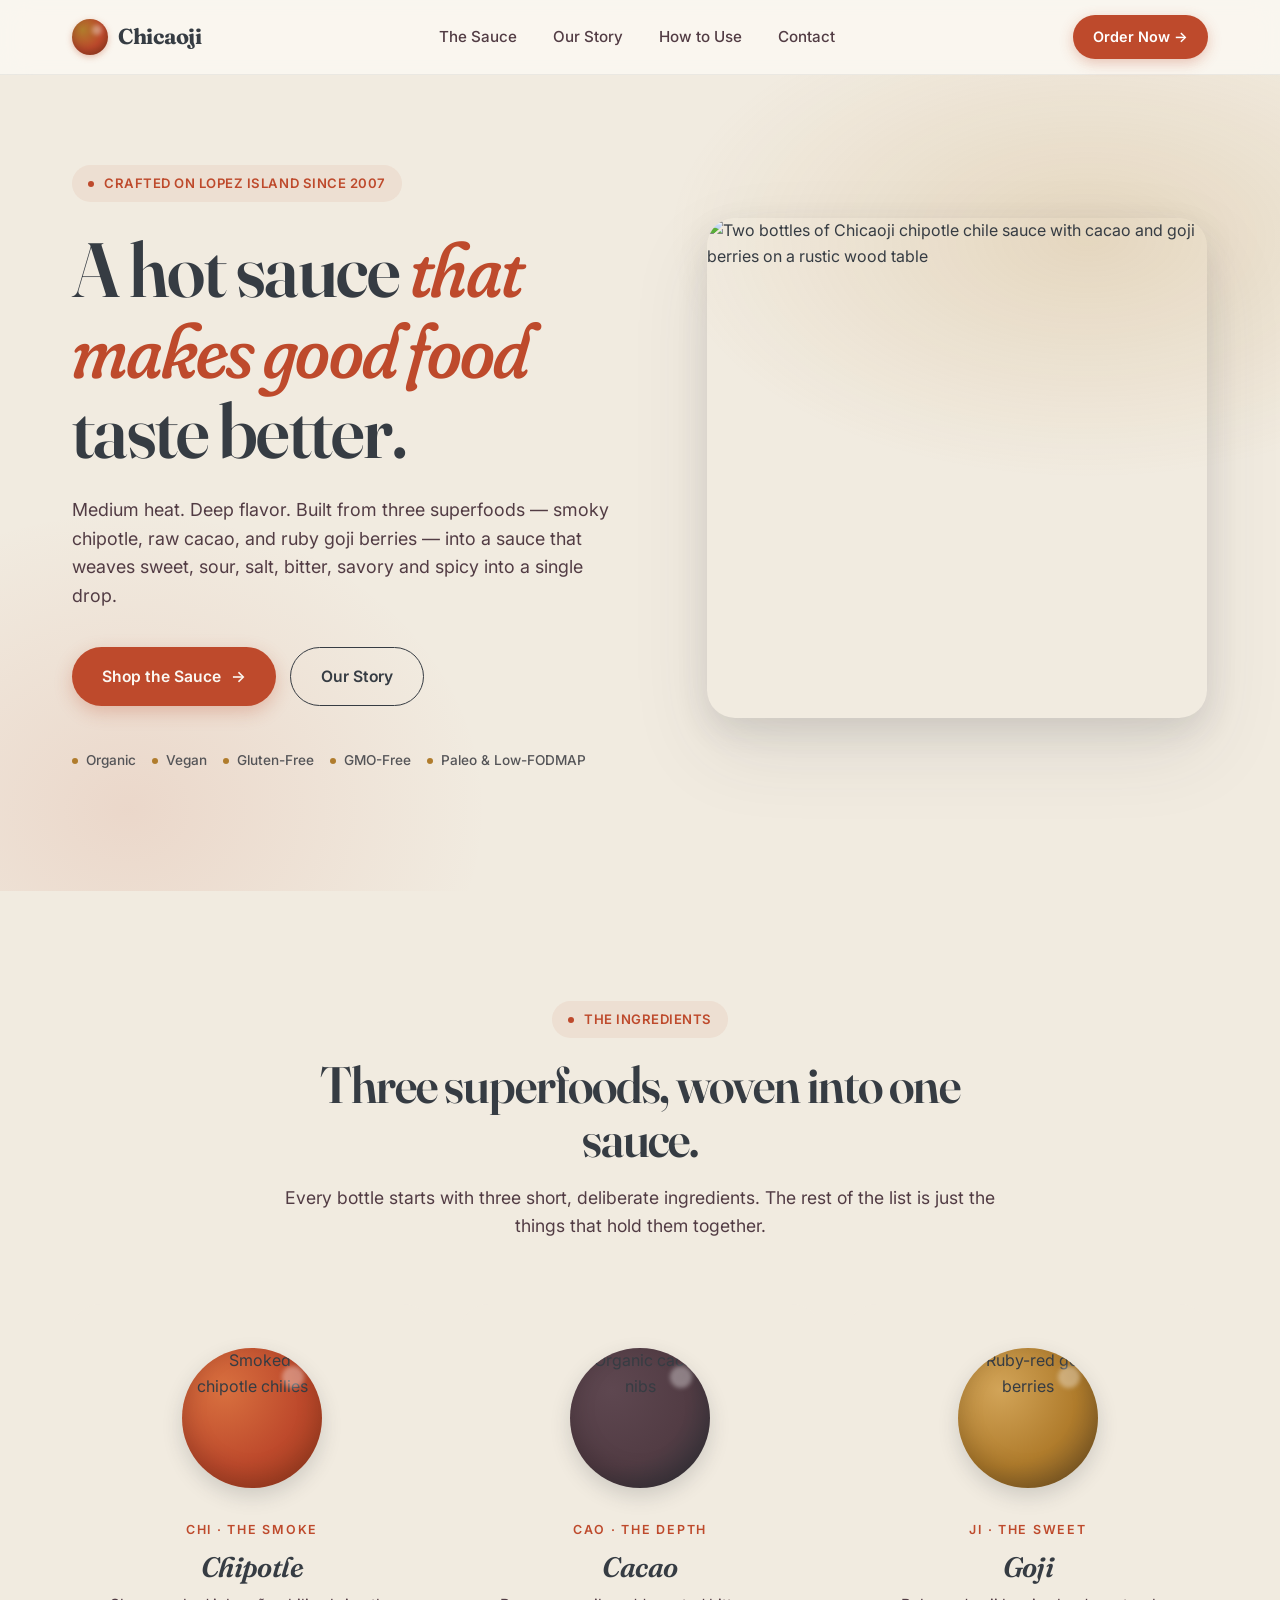
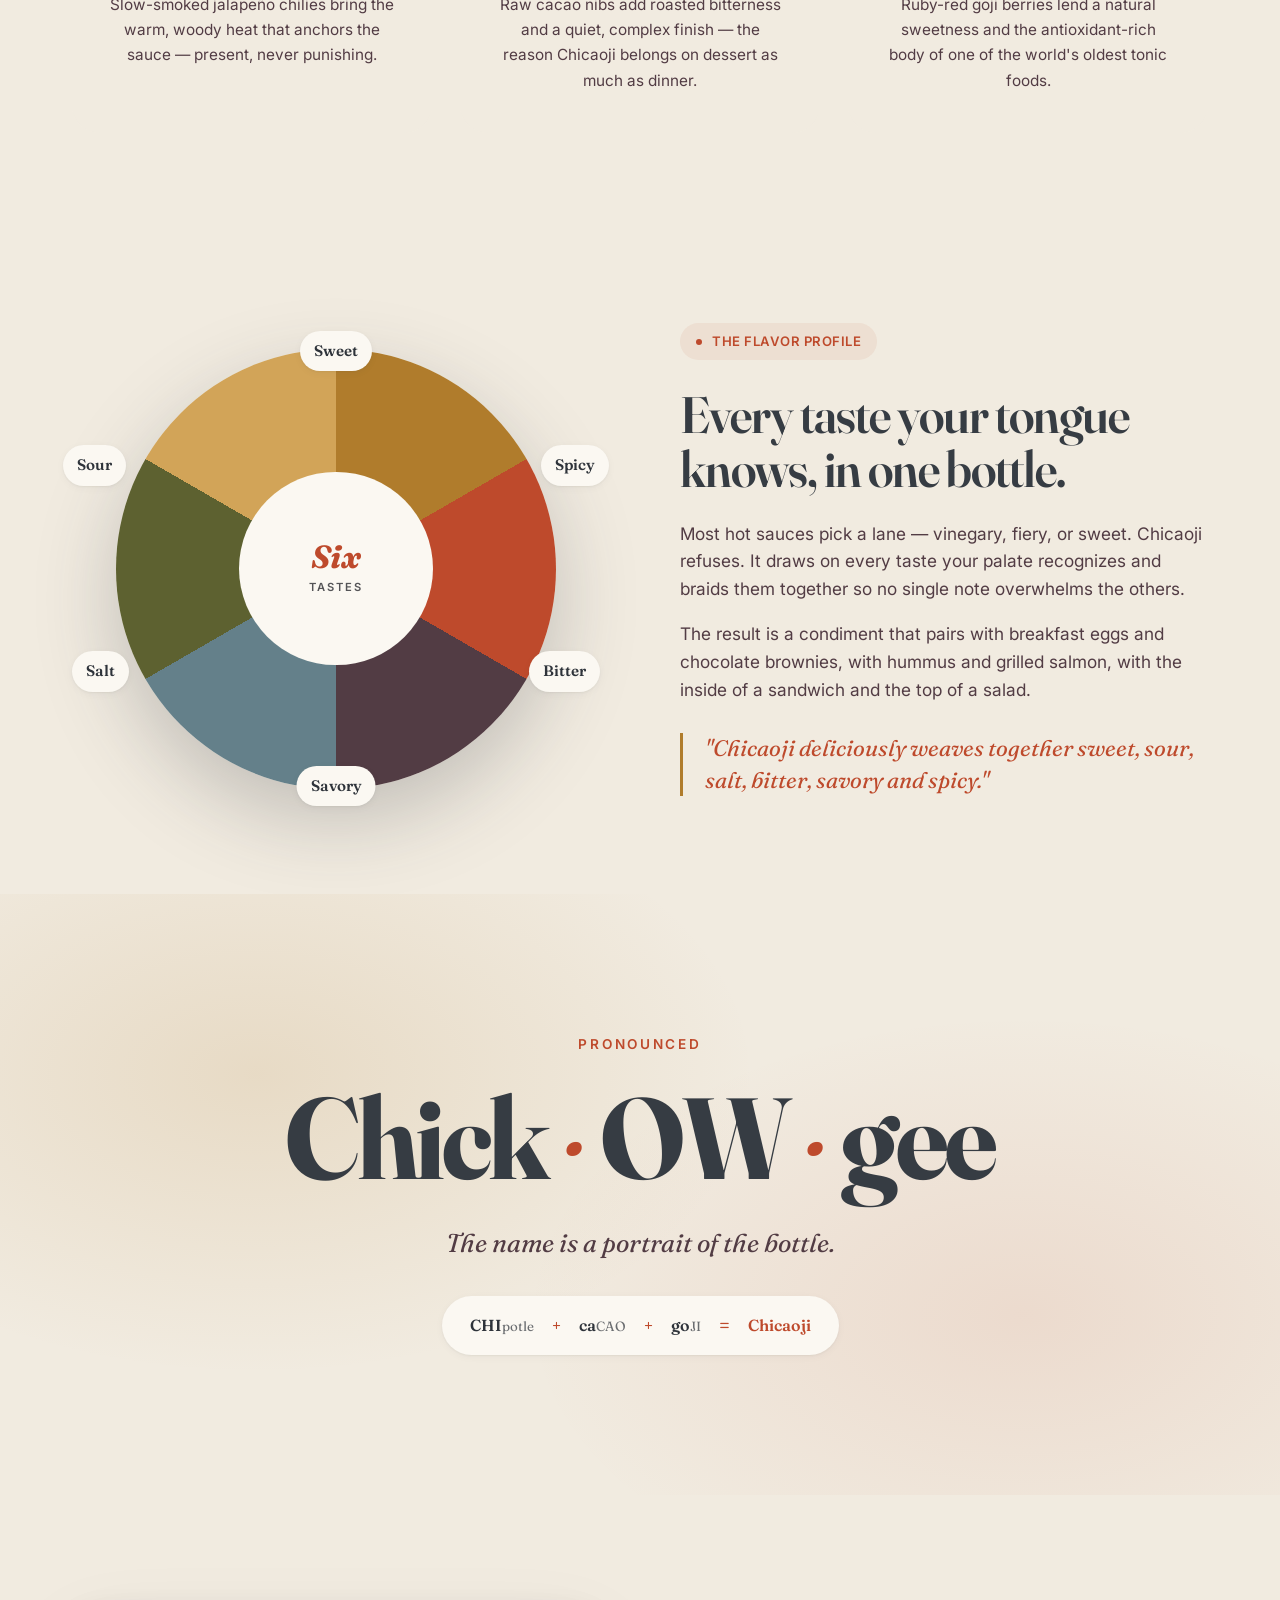
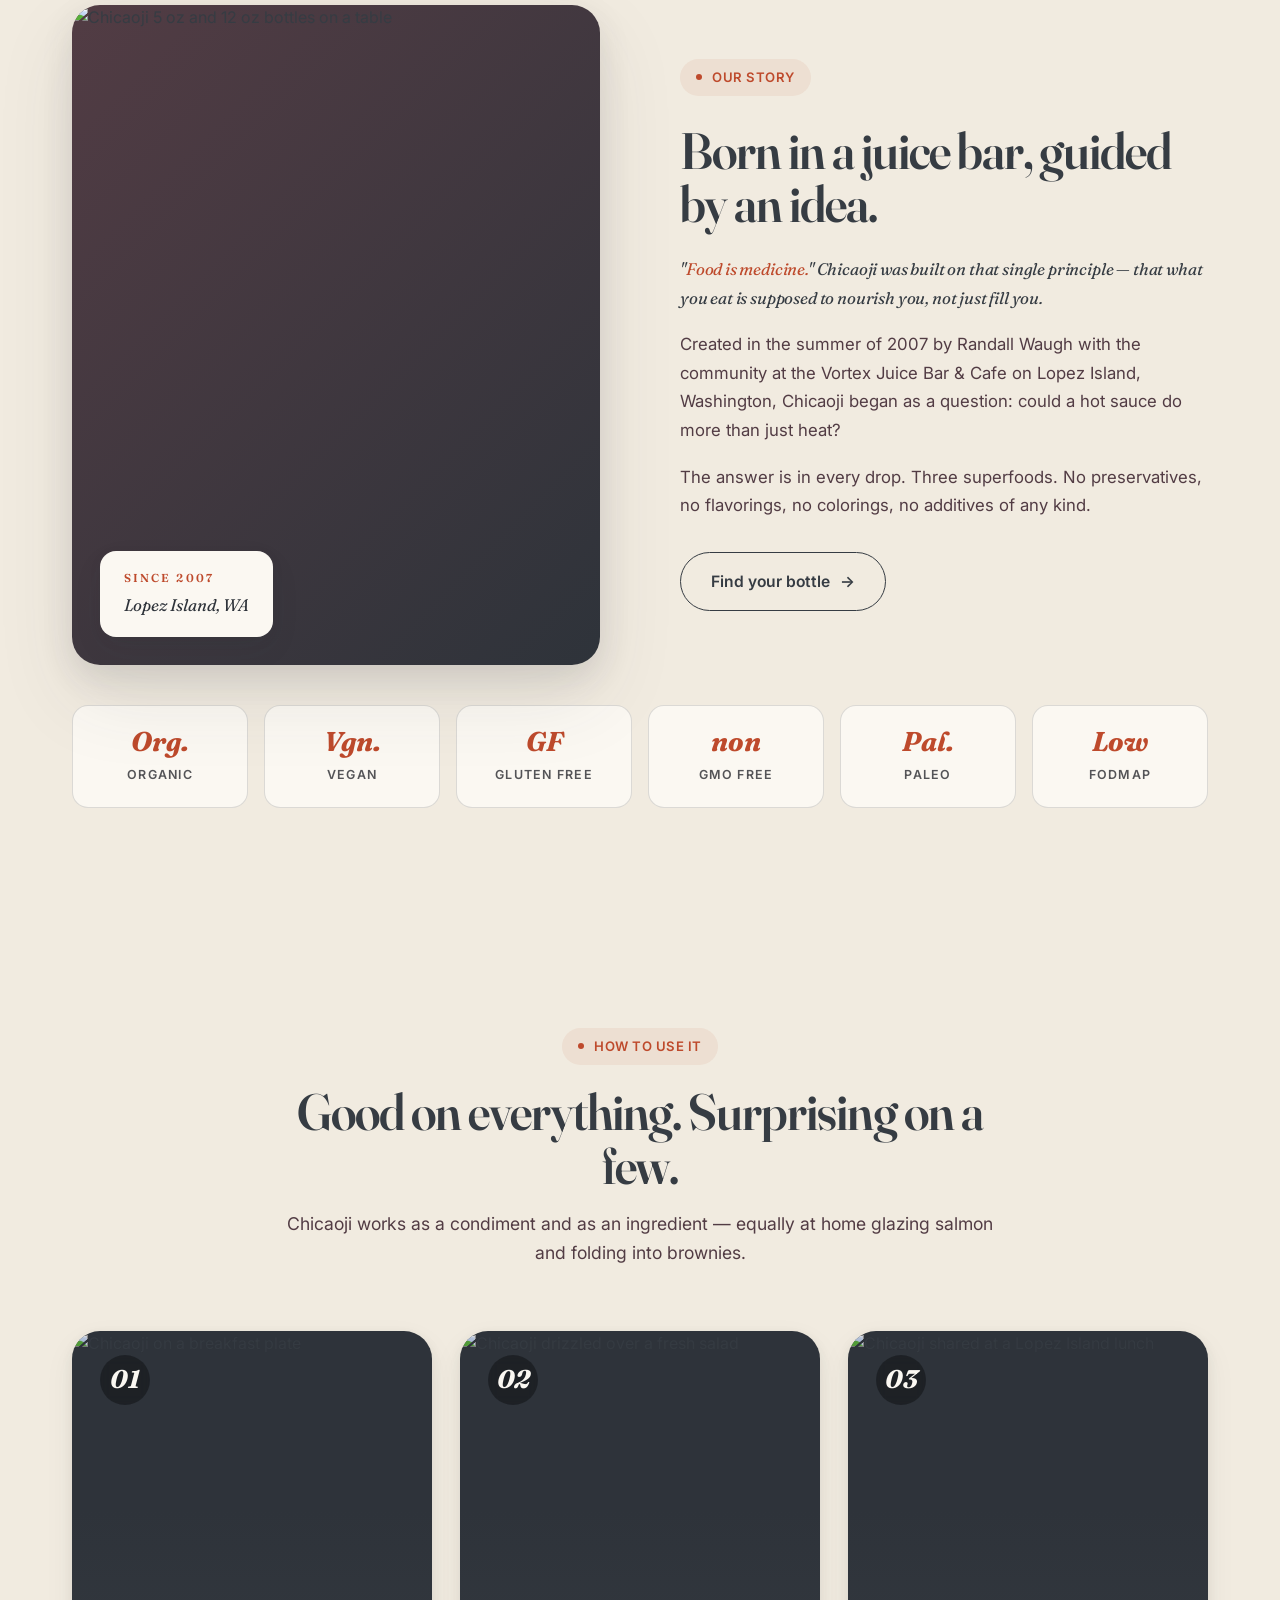
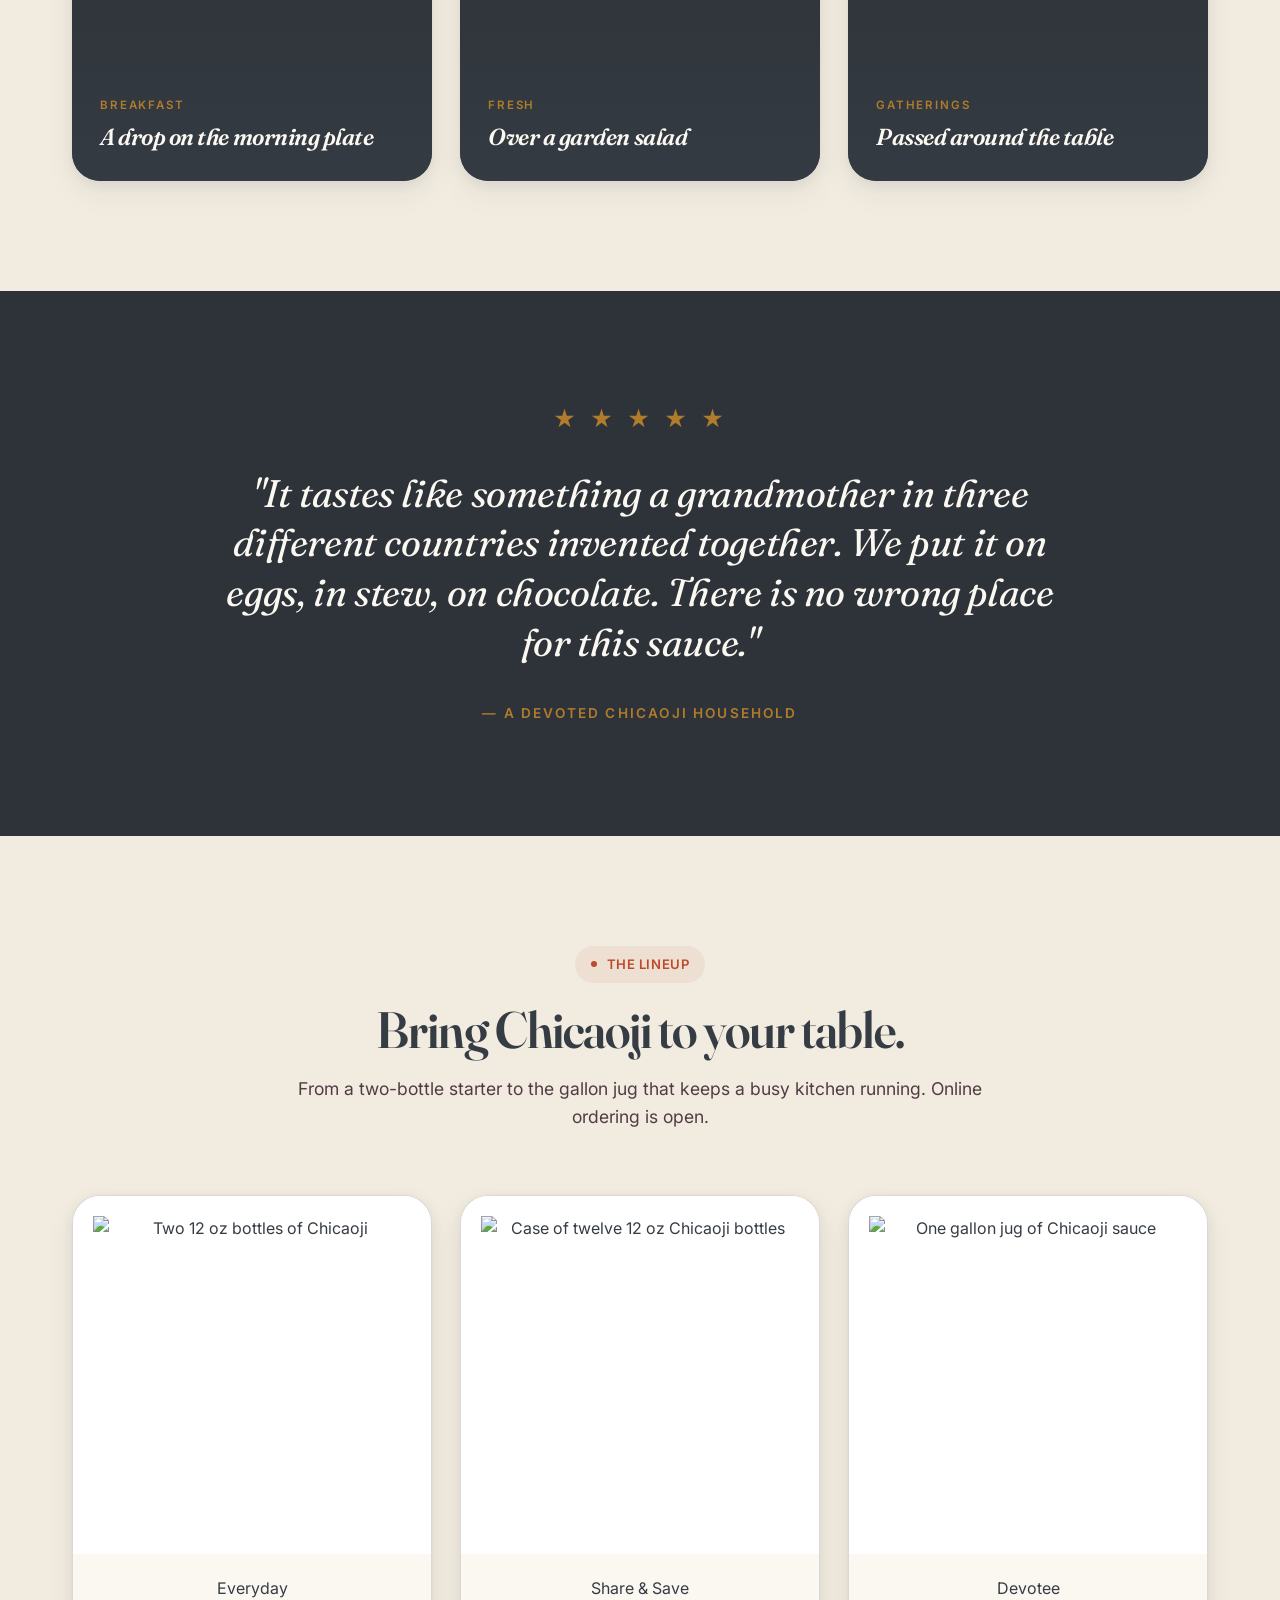
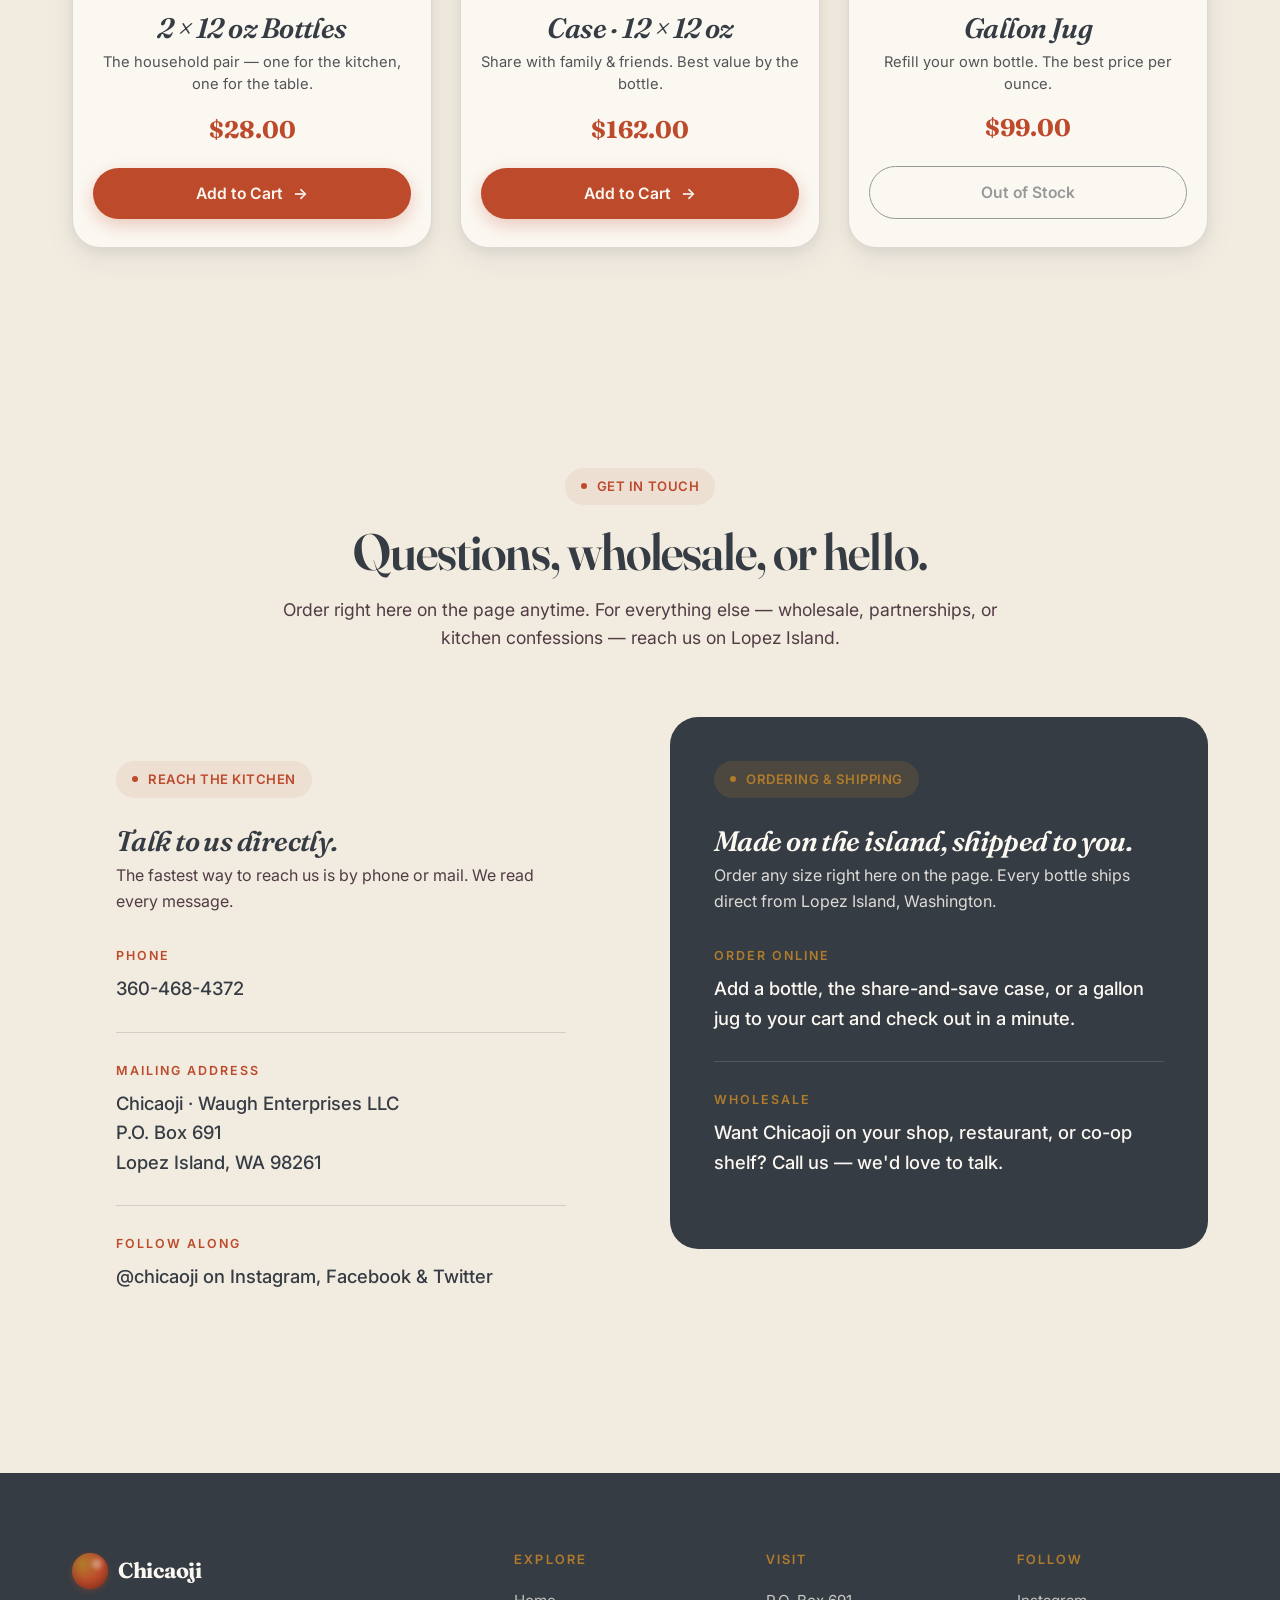
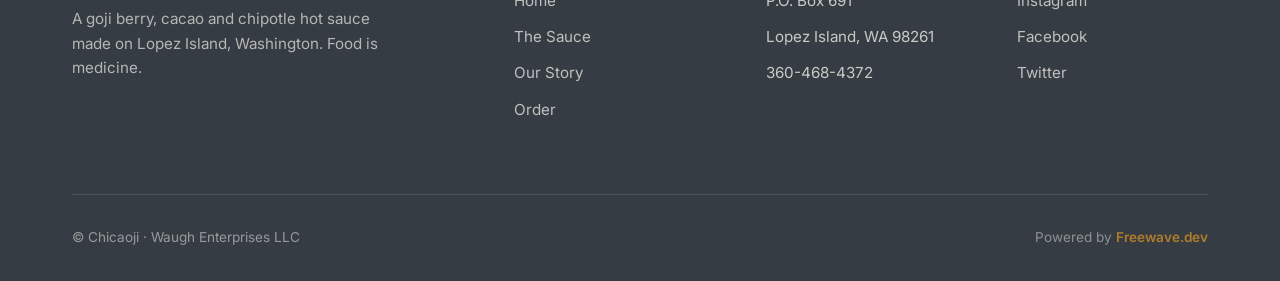
==== index.html @ c3a189ce "Convert to single-page site: real product photo in hero, remove marquee, on-page Add-to-Cart buttons" ====
<!DOCTYPE html>
<html lang="en">
<head>
<meta charset="UTF-8">
<meta name="viewport" content="width=device-width, initial-scale=1.0">
<title>Chicaoji — Goji Berry, Cacao & Chipotle Hot Sauce</title>
<meta name="description" content="A medium-heat hot sauce woven from three superfoods: chipotle, cacao, and goji. Organic, vegan, gluten-free. Food is medicine.">
<link rel="icon" href="/favicon.svg" type="image/svg+xml">
<link rel="stylesheet" href="styles.css">
</head>
<body>

<header class="site-header">
  <div class="nav">
    <a href="#top" class="brand">
      <span class="brand-mark"></span>
      <span>Chicaoji</span>
    </a>
    <ul class="nav-links">
      <li><a href="#sauce">The Sauce</a></li>
      <li><a href="#story">Our Story</a></li>
      <li><a href="#use">How to Use</a></li>
      <li><a href="#contact">Contact</a></li>
    </ul>
    <a href="#buy" class="nav-cta">Order Now →</a>
  </div>
</header>

<main>

<section class="hero" id="top">
  <div class="container">
    <div class="hero-grid">
      <div class="hero-copy">
        <span class="eyebrow"><span class="eyebrow-dot"></span>Crafted on Lopez Island since 2007</span>
        <h1>A hot sauce <span class="accent">that makes good food</span> taste better.</h1>
        <p class="hero-lede">
          Medium heat. Deep flavor. Built from three superfoods —
          smoky chipotle, raw cacao, and ruby goji berries — into a sauce that
          weaves sweet, sour, salt, bitter, savory and spicy into a single drop.
        </p>
        <div class="hero-ctas">
          <a href="#buy" class="btn btn-primary">Shop the Sauce <span class="btn-arrow">→</span></a>
          <a href="#story" class="btn btn-ghost">Our Story</a>
        </div>
        <div class="hero-tags">
          <span class="tag">Organic</span>
          <span class="tag">Vegan</span>
          <span class="tag">Gluten-Free</span>
          <span class="tag">GMO-Free</span>
          <span class="tag">Paleo &amp; Low-FODMAP</span>
        </div>
      </div>

      <div class="hero-visual">
        <img class="hero-photo" src="https://media.freewave.dev/r7t7x5/images/product-bottle.webp" alt="Two bottles of Chicaoji chipotle chile sauce with cacao and goji berries on a rustic wood table">
      </div>
    </div>
  </div>
</section>

<section class="section" id="sauce">
  <div class="container">
    <div class="section-head">
      <span class="eyebrow"><span class="eyebrow-dot"></span>The Ingredients</span>
      <h2>Three superfoods, woven into one sauce.</h2>
      <p>Every bottle starts with three short, deliberate ingredients. The rest of the list is just the things that hold them together.</p>
    </div>

    <div class="ingredient-grid">
      <article class="ingredient-card">
        <div class="ingredient-circle chipotle"><img src="https://media.freewave.dev/r7t7x5/images/chipotle.webp" alt="Smoked chipotle chilies"></div>
        <div class="ing-meta">CHI · The Smoke</div>
        <h3>Chipotle</h3>
        <p>Slow-smoked jalapeño chilies bring the warm, woody heat that anchors the sauce — present, never punishing.</p>
      </article>

      <article class="ingredient-card">
        <div class="ingredient-circle cacao"><img src="https://media.freewave.dev/r7t7x5/images/cacao.webp" alt="Organic cacao nibs"></div>
        <div class="ing-meta">CAO · The Depth</div>
        <h3>Cacao</h3>
        <p>Raw cacao nibs add roasted bitterness and a quiet, complex finish — the reason Chicaoji belongs on dessert as much as dinner.</p>
      </article>

      <article class="ingredient-card">
        <div class="ingredient-circle goji"><img src="https://media.freewave.dev/r7t7x5/images/goji.webp" alt="Ruby-red goji berries"></div>
        <div class="ing-meta">JI · The Sweet</div>
        <h3>Goji</h3>
        <p>Ruby-red goji berries lend a natural sweetness and the antioxidant-rich body of one of the world's oldest tonic foods.</p>
      </article>
    </div>
  </div>
</section>

<section class="section section-tight">
  <div class="container">
    <div class="flavor-grid">
      <div class="flavor-wheel" aria-hidden="true">
        <div class="wheel-bg"></div>
        <div class="wheel-inner">
          <span>Six</span>
          <span>Tastes</span>
        </div>
        <div class="wheel-tag t1">Sweet</div>
        <div class="wheel-tag t2">Spicy</div>
        <div class="wheel-tag t3">Bitter</div>
        <div class="wheel-tag t4">Savory</div>
        <div class="wheel-tag t5">Salt</div>
        <div class="wheel-tag t6">Sour</div>
      </div>

      <div class="flavor-copy">
        <span class="eyebrow"><span class="eyebrow-dot"></span>The Flavor Profile</span>
        <h2>Every taste your tongue knows, in one bottle.</h2>
        <p>Most hot sauces pick a lane — vinegary, fiery, or sweet. Chicaoji refuses. It draws on every taste your palate recognizes and braids them together so no single note overwhelms the others.</p>
        <p>The result is a condiment that pairs with breakfast eggs and chocolate brownies, with hummus and grilled salmon, with the inside of a sandwich and the top of a salad.</p>
        <p class="quote">"Chicaoji deliciously weaves together sweet, sour, salt, bitter, savory and spicy."</p>
      </div>
    </div>
  </div>
</section>

<section class="pronunciation">
  <div class="container pronunciation-inner">
    <div class="pron-eyebrow">Pronounced</div>
    <div class="pron-word">Chick<span class="x"> · </span>OW<span class="x"> · </span>gee</div>
    <div class="pron-say">The name is a portrait of the bottle.</div>
    <div class="pron-formula">
      <span>CHI<small style="font-weight:400;opacity:.7;">potle</small></span>
      <span class="plus">+</span>
      <span>ca<small style="font-weight:400;opacity:.7;">CAO</small></span>
      <span class="plus">+</span>
      <span>go<small style="font-weight:400;opacity:.7;">JI</small></span>
      <span class="equals">=</span>
      <span style="color:var(--chipotle);">Chicaoji</span>
    </div>
  </div>
</section>

<section class="section" id="story">
  <div class="container">
    <div class="split">
      <div class="split-media">
        <img src="https://media.freewave.dev/r7t7x5/images/bottles-table.webp" alt="Chicaoji 5 oz and 12 oz bottles on a table">
        <div class="story-stamp">
          <div class="since">Since 2007</div>
          <div class="where">Lopez Island, WA</div>
        </div>
      </div>

      <div class="split-copy">
        <span class="eyebrow"><span class="eyebrow-dot"></span>Our Story</span>
        <h2>Born in a juice bar, guided by an idea.</h2>
        <p class="story-quote">"<span class="em">Food is medicine.</span>" Chicaoji was built on that single principle — that what you eat is supposed to nourish you, not just fill you.</p>
        <p>Created in the summer of 2007 by Randall Waugh with the community at the Vortex Juice Bar &amp; Cafe on Lopez Island, Washington, Chicaoji began as a question: could a hot sauce do more than just heat?</p>
        <p>The answer is in every drop. Three superfoods. No preservatives, no flavorings, no colorings, no additives of any kind.</p>
        <a href="#buy" class="btn btn-ghost" style="margin-top:14px;">Find your bottle <span class="btn-arrow">→</span></a>
      </div>
    </div>

    <div class="badges-row">
      <div class="badge"><div class="badge-icon">Org.</div><div class="badge-label">Organic</div></div>
      <div class="badge"><div class="badge-icon">Vgn.</div><div class="badge-label">Vegan</div></div>
      <div class="badge"><div class="badge-icon">GF</div><div class="badge-label">Gluten Free</div></div>
      <div class="badge"><div class="badge-icon">non</div><div class="badge-label">GMO Free</div></div>
      <div class="badge"><div class="badge-icon">Pal.</div><div class="badge-label">Paleo</div></div>
      <div class="badge"><div class="badge-icon">Low</div><div class="badge-label">FODMAP</div></div>
    </div>
  </div>
</section>

<section class="section" id="use">
  <div class="container">
    <div class="section-head">
      <span class="eyebrow"><span class="eyebrow-dot"></span>How to Use It</span>
      <h2>Good on everything. Surprising on a few.</h2>
      <p>Chicaoji works as a condiment and as an ingredient — equally at home glazing salmon and folding into brownies.</p>
    </div>

    <div class="recipe-grid">
      <a href="#buy" class="recipe-card">
        <img src="https://media.freewave.dev/r7t7x5/images/food-breakfast.webp" alt="Chicaoji on a breakfast plate">
        <span class="number">01</span>
        <div class="recipe-meta">
          <span class="recipe-tag">Breakfast</span>
          <h3>A drop on the morning plate</h3>
        </div>
      </a>

      <a href="#buy" class="recipe-card">
        <img src="https://media.freewave.dev/r7t7x5/images/food-salad.webp" alt="Chicaoji drizzled over a fresh salad">
        <span class="number">02</span>
        <div class="recipe-meta">
          <span class="recipe-tag">Fresh</span>
          <h3>Over a garden salad</h3>
        </div>
      </a>

      <a href="#buy" class="recipe-card">
        <img src="https://media.freewave.dev/r7t7x5/images/food-lunch.webp" alt="Chicaoji shared at a Lopez Island lunch">
        <span class="number">03</span>
        <div class="recipe-meta">
          <span class="recipe-tag">Gatherings</span>
          <h3>Passed around the table</h3>
        </div>
      </a>
    </div>
  </div>
</section>

<section class="section section-dark">
  <div class="container">
    <div class="testimonial">
      <div class="stars">★ ★ ★ ★ ★</div>
      <blockquote>"It tastes like something a grandmother in three different countries invented together. We put it on eggs, in stew, on chocolate. There is no wrong place for this sauce."</blockquote>
      <cite>— A devoted Chicaoji household</cite>
    </div>
  </div>
</section>

<section class="section" id="buy">
  <div class="container">
    <div class="section-head">
      <span class="eyebrow"><span class="eyebrow-dot"></span>The Lineup</span>
      <h2>Bring Chicaoji to your table.</h2>
      <p>From a two-bottle starter to the gallon jug that keeps a busy kitchen running. Online ordering is open.</p>
    </div>

    <div class="product-grid">
      <article class="product-card">
        <div class="product-photo"><img src="https://media.freewave.dev/r7t7x5/images/product-2pack.webp" alt="Two 12 oz bottles of Chicaoji"></div>
        <div class="product-body">
          <div class="ing-meta">Everyday</div>
          <h3>2 × 12 oz Bottles</h3>
          <p class="product-note">The household pair — one for the kitchen, one for the table.</p>
          <div class="product-price">$28.00</div>
          <button type="button" class="btn btn-primary product-buy">Add to Cart <span class="btn-arrow">→</span></button>
        </div>
      </article>

      <article class="product-card">
        <div class="product-photo"><img src="https://media.freewave.dev/r7t7x5/images/product-case.webp" alt="Case of twelve 12 oz Chicaoji bottles"></div>
        <div class="product-body">
          <div class="ing-meta">Share &amp; Save</div>
          <h3>Case · 12 × 12 oz</h3>
          <p class="product-note">Share with family &amp; friends. Best value by the bottle.</p>
          <div class="product-price">$162.00</div>
          <button type="button" class="btn btn-primary product-buy">Add to Cart <span class="btn-arrow">→</span></button>
        </div>
      </article>

      <article class="product-card">
        <div class="product-photo"><img src="https://media.freewave.dev/r7t7x5/images/product-gallon.webp" alt="One gallon jug of Chicaoji sauce"></div>
        <div class="product-body">
          <div class="ing-meta">Devotee</div>
          <h3>Gallon Jug</h3>
          <p class="product-note">Refill your own bottle. The best price per ounce.</p>
          <div class="product-price">$99.00</div>
          <button type="button" class="btn btn-ghost product-buy" disabled>Out of Stock</button>
        </div>
      </article>
    </div>

  </div>
</section>

<section class="section" id="contact">
  <div class="container">
    <div class="section-head">
      <span class="eyebrow"><span class="eyebrow-dot"></span>Get in Touch</span>
      <h2>Questions, wholesale, or hello.</h2>
      <p>Order right here on the page anytime. For everything else — wholesale, partnerships, or kitchen confessions — reach us on Lopez Island.</p>
    </div>

    <div class="contact-grid">
      <div class="contact-card">
        <span class="eyebrow"><span class="eyebrow-dot"></span>Reach the Kitchen</span>
        <h3>Talk to us directly.</h3>
        <p style="margin-bottom:32px;">The fastest way to reach us is by phone or mail. We read every message.</p>

        <div class="label">Phone</div>
        <div class="contact-line"><a href="tel:+13604684372">360-468-4372</a></div>

        <div class="contact-divider"></div>

        <div class="label">Mailing Address</div>
        <div class="contact-line">
          Chicaoji · Waugh Enterprises LLC<br>
          P.O. Box 691<br>
          Lopez Island, WA 98261
        </div>

        <div class="contact-divider"></div>

        <div class="label">Follow Along</div>
        <div class="contact-line">
          <a href="https://instagram.com/chicaoji" target="_blank" rel="noopener">@chicaoji</a> on Instagram, Facebook &amp; Twitter
        </div>
      </div>

      <div class="contact-card" style="background:var(--ink);color:var(--cream);">
        <span class="eyebrow" style="background:rgba(176,124,44,0.18);color:var(--goji);"><span class="eyebrow-dot" style="background:var(--goji);"></span>Ordering &amp; Shipping</span>
        <h3 style="color:var(--cream);">Made on the island, shipped to you.</h3>
        <p style="color:rgba(251,248,242,0.85);margin-bottom:32px;">Order any size right here on the page. Every bottle ships direct from Lopez Island, Washington.</p>

        <div class="label" style="color:var(--goji);">Order Online</div>
        <div class="contact-line" style="color:var(--cream);">
          Add a bottle, the share-and-save case, or a gallon jug to your cart and check out in a minute.
        </div>

        <div class="contact-divider" style="background:rgba(251,248,242,0.14);"></div>

        <div class="label" style="color:var(--goji);">Wholesale</div>
        <div class="contact-line" style="color:var(--cream);">
          Want Chicaoji on your shop, restaurant, or co-op shelf? Call us — we'd love to talk.
        </div>
      </div>
    </div>
  </div>
</section>

</main>

<footer class="site-footer">
  <div class="container">
    <div class="footer-grid">
      <div class="footer-brand">
        <a href="#top" class="brand">
          <span class="brand-mark"></span>
          <span>Chicaoji</span>
        </a>
        <p>A goji berry, cacao and chipotle hot sauce made on Lopez Island, Washington. Food is medicine.</p>
      </div>
      <div class="footer-col">
        <h4>Explore</h4>
        <ul>
          <li><a href="#top">Home</a></li>
          <li><a href="#sauce">The Sauce</a></li>
          <li><a href="#story">Our Story</a></li>
          <li><a href="#buy">Order</a></li>
        </ul>
      </div>
      <div class="footer-col">
        <h4>Visit</h4>
        <ul>
          <li>P.O. Box 691</li>
          <li>Lopez Island, WA 98261</li>
          <li>360-468-4372</li>
        </ul>
      </div>
      <div class="footer-col">
        <h4>Follow</h4>
        <ul>
          <li><a href="https://instagram.com/chicaoji" target="_blank" rel="noopener">Instagram</a></li>
          <li><a href="https://www.facebook.com/Chicaoji" target="_blank" rel="noopener">Facebook</a></li>
          <li><a href="https://twitter.com/chicaoji" target="_blank" rel="noopener">Twitter</a></li>
        </ul>
      </div>
    </div>
    <div class="footer-base">
      <span>© Chicaoji · Waugh Enterprises LLC</span>
      <span class="powered">Powered by <a href="https://freewave.dev">Freewave.dev</a></span>
    </div>
  </div>
</footer>

</body>
</html>
---- styles.css ----
@import url('https://fonts.googleapis.com/css2?family=Fraunces:opsz,wght@9..144,400;9..144,500;9..144,600;9..144,700;9..144,800&family=Inter:wght@400;500;600;700&display=swap');

:root {
  --cream: #FBF8F2;
  --cream-deep: #F1EBE0;
  --ink: #363C43;
  --ink-soft: #523C44;
  --muted: #545457;
  --chipotle: #BE4A2C;
  --chipotle-deep: #9C3A1C;
  --goji: #B07C2C;
  --cacao: #2E333A;
  --cacao-soft: #523C44;
  --olive: #5D6130;
  --teal: #64808A;
  --line: rgba(54, 60, 67, 0.16);
  --line-soft: rgba(54, 60, 67, 0.08);
  --shadow-sm: 0 1px 2px rgba(54, 60, 67, 0.06), 0 2px 8px rgba(54, 60, 67, 0.04);
  --shadow-md: 0 4px 12px rgba(54, 60, 67, 0.08), 0 12px 32px rgba(54, 60, 67, 0.06);
  --shadow-lg: 0 12px 32px rgba(54, 60, 67, 0.12), 0 32px 80px rgba(54, 60, 67, 0.10);
  --radius-sm: 8px;
  --radius: 16px;
  --radius-lg: 28px;
  --container: 1200px;
  --serif: 'Fraunces', Georgia, 'Times New Roman', serif;
  --sans: 'Inter', -apple-system, BlinkMacSystemFont, 'Segoe UI', sans-serif;
}

* { margin: 0; padding: 0; box-sizing: border-box; }

html { scroll-behavior: smooth; }

body {
  font-family: var(--sans);
  color: var(--ink);
  background: var(--cream-deep);
  line-height: 1.6;
  -webkit-font-smoothing: antialiased;
  -moz-osx-font-smoothing: grayscale;
  overflow-x: hidden;
}

img { max-width: 100%; display: block; }
a { color: inherit; text-decoration: none; }
button { font-family: inherit; cursor: pointer; border: none; background: none; }

::selection { background: var(--chipotle); color: var(--cream); }

.container {
  max-width: var(--container);
  margin: 0 auto;
  padding: 0 32px;
}

h1, h2, h3, h4 {
  font-family: var(--serif);
  font-weight: 600;
  letter-spacing: -0.02em;
  line-height: 1.05;
  color: var(--ink);
  font-variation-settings: "opsz" 144;
}

h1 { font-size: clamp(2.6rem, 6vw, 5rem); }
h2 { font-size: clamp(2rem, 4vw, 3.4rem); }
h3 { font-size: clamp(1.4rem, 2.2vw, 1.8rem); font-variation-settings: "opsz" 48; }
h4 { font-size: 1.15rem; font-variation-settings: "opsz" 32; }

p { color: var(--ink-soft); }

/* ---------- Header / Nav ---------- */
.site-header {
  position: sticky;
  top: 0;
  z-index: 50;
  background: rgba(251, 248, 242, 0.85);
  backdrop-filter: saturate(140%) blur(14px);
  -webkit-backdrop-filter: saturate(140%) blur(14px);
  border-bottom: 1px solid var(--line-soft);
}

.nav {
  display: flex;
  align-items: center;
  justify-content: space-between;
  height: 74px;
  max-width: var(--container);
  margin: 0 auto;
  padding: 0 32px;
}

.brand {
  display: flex;
  align-items: center;
  gap: 10px;
  font-family: var(--serif);
  font-weight: 700;
  font-size: 1.35rem;
  letter-spacing: -0.02em;
  color: var(--ink);
}

.brand-mark {
  width: 36px;
  height: 36px;
  border-radius: 50%;
  background: radial-gradient(circle at 30% 30%, var(--goji) 0%, var(--chipotle) 55%, var(--chipotle-deep) 100%);
  box-shadow: inset 0 -4px 8px rgba(0,0,0,0.2), 0 2px 6px rgba(190, 74, 44, 0.35);
  position: relative;
}

.brand-mark::after {
  content: "";
  position: absolute;
  inset: 6px 6px auto auto;
  width: 10px; height: 10px;
  border-radius: 50%;
  background: rgba(255,255,255,0.35);
  filter: blur(2px);
}

.nav-links {
  display: flex;
  gap: 36px;
  list-style: none;
}

.nav-links a {
  position: relative;
  font-size: 0.95rem;
  font-weight: 500;
  color: var(--ink-soft);
  padding: 8px 0;
  transition: color 0.25s ease;
}

.nav-links a::after {
  content: "";
  position: absolute;
  left: 0; bottom: 4px;
  height: 2px; width: 0;
  background: var(--chipotle);
  transition: width 0.3s cubic-bezier(0.2, 0.8, 0.2, 1);
}

.nav-links a:hover,
.nav-links a.active { color: var(--ink); }
.nav-links a:hover::after,
.nav-links a.active::after { width: 100%; }

.nav-cta {
  display: inline-flex;
  align-items: center;
  gap: 8px;
  padding: 10px 20px;
  background: var(--chipotle);
  color: #fff;
  border-radius: 999px;
  font-size: 0.9rem;
  font-weight: 600;
  box-shadow: 0 4px 14px rgba(190, 74, 44, 0.30);
  transition: transform 0.25s ease, background 0.25s ease, box-shadow 0.25s ease;
}

.nav-cta:hover {
  background: var(--chipotle-deep);
  transform: translateY(-1px);
  box-shadow: 0 8px 22px rgba(190, 74, 44, 0.42);
}

/* ---------- Buttons ---------- */
.btn {
  display: inline-flex;
  align-items: center;
  gap: 10px;
  padding: 16px 30px;
  font-size: 0.98rem;
  font-weight: 600;
  font-family: var(--sans);
  border-radius: 999px;
  transition: all 0.3s cubic-bezier(0.2, 0.8, 0.2, 1);
  white-space: nowrap;
}

.btn-primary {
  background: var(--chipotle);
  color: var(--cream);
  box-shadow: 0 6px 18px rgba(190, 74, 44, 0.28);
}

.btn-primary:hover {
  background: var(--chipotle-deep);
  transform: translateY(-2px);
  box-shadow: 0 10px 24px rgba(190, 74, 44, 0.38);
}

.btn-ghost {
  background: transparent;
  color: var(--ink);
  border: 1.5px solid var(--ink);
}

.btn-ghost:hover {
  background: var(--ink);
  color: var(--cream);
  transform: translateY(-2px);
}

.btn-arrow { transition: transform 0.3s ease; }
.btn:hover .btn-arrow { transform: translateX(4px); }

/* ---------- Hero ---------- */
.hero {
  position: relative;
  padding: 90px 0 120px;
  overflow: hidden;
}

.hero::before {
  content: "";
  position: absolute;
  inset: 0;
  background:
    radial-gradient(700px 400px at 85% 20%, rgba(176, 124, 44, 0.18), transparent 60%),
    radial-gradient(600px 500px at 10% 90%, rgba(190, 74, 44, 0.12), transparent 60%);
  pointer-events: none;
  z-index: 0;
}

.hero-grid {
  position: relative;
  z-index: 1;
  display: grid;
  grid-template-columns: 1.1fr 1fr;
  gap: 80px;
  align-items: center;
}

.eyebrow {
  display: inline-flex;
  align-items: center;
  gap: 10px;
  padding: 8px 16px;
  background: rgba(190, 74, 44, 0.08);
  color: var(--chipotle);
  border-radius: 999px;
  font-size: 0.82rem;
  font-weight: 600;
  letter-spacing: 0.04em;
  text-transform: uppercase;
  margin-bottom: 28px;
}

.eyebrow-dot {
  width: 6px; height: 6px; border-radius: 50%;
  background: var(--chipotle);
  animation: pulse 2.4s ease-in-out infinite;
}

@keyframes pulse {
  0%, 100% { opacity: 1; transform: scale(1); }
  50% { opacity: 0.5; transform: scale(1.4); }
}

.hero h1 {
  margin-bottom: 24px;
}

.hero h1 .accent {
  font-style: italic;
  font-weight: 500;
  color: var(--chipotle);
  font-variation-settings: "opsz" 144, "SOFT" 100;
}

.hero-lede {
  font-size: clamp(1.05rem, 1.4vw, 1.2rem);
  color: var(--ink-soft);
  max-width: 540px;
  margin-bottom: 36px;
  line-height: 1.6;
}

.hero-ctas {
  display: flex;
  gap: 14px;
  flex-wrap: wrap;
  margin-bottom: 44px;
}

.hero-tags {
  display: flex;
  flex-wrap: wrap;
  gap: 10px 16px;
}

.tag {
  display: inline-flex;
  align-items: center;
  gap: 8px;
  font-size: 0.85rem;
  font-weight: 500;
  color: var(--muted);
}

.tag::before {
  content: "";
  width: 6px; height: 6px;
  border-radius: 50%;
  background: var(--goji);
}

/* Hero visual — composed CSS art */
.hero-visual {
  position: relative;
  height: 560px;
  display: flex;
  align-items: center;
  justify-content: center;
}

.bottle-stage {
  position: relative;
  width: 100%;
  height: 100%;
  display: flex;
  align-items: center;
  justify-content: center;
  animation: floaty 6s ease-in-out infinite;
}

@keyframes floaty {
  0%, 100% { transform: translateY(0); }
  50% { transform: translateY(-14px); }
}

.bottle {
  position: relative;
  width: 200px;
  height: 460px;
  filter: drop-shadow(0 30px 50px rgba(54, 60, 67, 0.35));
}

.bottle-neck {
  position: absolute;
  top: 0; left: 50%;
  transform: translateX(-50%);
  width: 70px; height: 80px;
  background: linear-gradient(180deg, #2E333A 0%, #2A2F35 100%);
  border-radius: 12px 12px 4px 4px;
}

.bottle-neck::before {
  content: "";
  position: absolute;
  top: 8px; left: 50%;
  transform: translateX(-50%);
  width: 54px; height: 14px;
  background: var(--goji);
  border-radius: 2px;
  box-shadow: 0 18px 0 var(--chipotle);
}

.bottle-body {
  position: absolute;
  top: 70px; left: 0;
  width: 100%;
  height: 390px;
  background: linear-gradient(180deg, var(--chipotle) 0%, var(--chipotle-deep) 65%, #79301A 100%);
  border-radius: 30px 30px 36px 36px;
  overflow: hidden;
}

.bottle-body::before {
  content: "";
  position: absolute;
  inset: 18px 16px auto auto;
  width: 28px; height: 90%;
  background: linear-gradient(180deg, rgba(255,255,255,0.35), rgba(255,255,255,0));
  border-radius: 999px;
  filter: blur(2px);
}

.bottle-label {
  position: absolute;
  top: 110px; left: 50%;
  transform: translateX(-50%);
  width: 78%;
  background: var(--cream);
  border-radius: 6px;
  padding: 22px 14px;
  text-align: center;
  box-shadow: inset 0 0 0 2px var(--cacao);
}

.bottle-label .label-mark {
  font-family: var(--serif);
  font-weight: 800;
  font-size: 1.7rem;
  color: var(--cacao);
  letter-spacing: -0.02em;
  line-height: 1;
}

.bottle-label .label-sub {
  font-size: 0.62rem;
  text-transform: uppercase;
  letter-spacing: 0.18em;
  color: var(--chipotle);
  margin-top: 8px;
  font-weight: 600;
}

.bottle-label .label-divider {
  width: 30px; height: 2px;
  background: var(--goji);
  margin: 12px auto;
}

.bottle-label .label-foot {
  font-size: 0.55rem;
  letter-spacing: 0.16em;
  color: var(--cacao-soft);
  text-transform: uppercase;
  font-weight: 600;
}

/* Orbiting ingredient circles */
.ingredient-orbit {
  position: absolute;
  border-radius: 50%;
  display: flex;
  align-items: center;
  justify-content: center;
  font-family: var(--serif);
  font-weight: 600;
  font-size: 0.85rem;
  text-align: center;
  color: var(--cream);
  box-shadow: var(--shadow-md);
  z-index: 2;
  animation: floaty 7s ease-in-out infinite;
}

.orb-1 {
  top: 8%; left: 4%;
  width: 110px; height: 110px;
  background: radial-gradient(circle at 30% 30%, #D2A458, var(--goji) 60%, #6E4F23);
  animation-delay: -1s;
}

.orb-2 {
  bottom: 12%; left: 0%;
  width: 130px; height: 130px;
  background: radial-gradient(circle at 30% 30%, #6E532A, var(--cacao-soft) 60%, var(--cacao));
  animation-delay: -3s;
}

.orb-3 {
  top: 14%; right: 2%;
  width: 120px; height: 120px;
  background: radial-gradient(circle at 30% 30%, #D8703F, var(--chipotle) 60%, var(--chipotle-deep));
  animation-delay: -5s;
}

/* ---------- Section base ---------- */
.section {
  padding: 110px 0;
  position: relative;
}

.section-tight { padding: 80px 0; }

.section-dark {
  background: var(--cacao);
  color: var(--cream);
}

.section-dark h1, .section-dark h2, .section-dark h3 { color: var(--cream); }
.section-dark p { color: rgba(251, 248, 242, 0.75); }

.section-head {
  text-align: center;
  max-width: 720px;
  margin: 0 auto 64px;
}

.section-head .eyebrow {
  margin: 0 auto 20px;
}

.section-head p {
  font-size: 1.1rem;
  margin-top: 18px;
  color: var(--ink-soft);
}

.section-dark .section-head p { color: rgba(251, 248, 242, 0.7); }

/* ---------- Marquee strip ---------- */
.marquee {
  background: var(--ink);
  color: var(--cream);
  overflow: hidden;
  padding: 22px 0;
  position: relative;
}

.marquee-track {
  display: flex;
  gap: 48px;
  width: max-content;
  animation: scroll-left 32s linear infinite;
}

.marquee-item {
  display: inline-flex;
  align-items: center;
  gap: 18px;
  font-family: var(--serif);
  font-size: 1.6rem;
  font-weight: 500;
  white-space: nowrap;
}

.marquee-item .dot {
  width: 10px; height: 10px;
  border-radius: 50%;
  background: var(--goji);
}

@keyframes scroll-left {
  from { transform: translateX(0); }
  to { transform: translateX(-50%); }
}

/* ---------- Ingredient cards ---------- */
.ingredient-grid {
  display: grid;
  grid-template-columns: repeat(3, 1fr);
  gap: 28px;
}

.ingredient-card {
  background: var(--cream-deep);
  border-radius: var(--radius-lg);
  padding: 44px 36px 40px;
  text-align: center;
  position: relative;
  overflow: hidden;
  transition: transform 0.4s cubic-bezier(0.2, 0.8, 0.2, 1), box-shadow 0.4s ease;
}

.ingredient-card:hover {
  transform: translateY(-8px);
  box-shadow: var(--shadow-lg);
}

.ingredient-circle {
  width: 140px; height: 140px;
  border-radius: 50%;
  margin: 0 auto 28px;
  position: relative;
  box-shadow: inset 0 -10px 24px rgba(0,0,0,0.18), 0 8px 20px rgba(54, 60, 67,0.18);
  transition: transform 0.5s cubic-bezier(0.2, 0.8, 0.2, 1);
}

.ingredient-card:hover .ingredient-circle {
  transform: scale(1.05) rotate(-4deg);
}

.ingredient-circle.chipotle {
  background: radial-gradient(circle at 30% 30%, #D8703F 0%, var(--chipotle) 55%, var(--chipotle-deep) 100%);
}

.ingredient-circle.cacao {
  background: radial-gradient(circle at 30% 30%, #5E4750 0%, var(--cacao-soft) 55%, var(--cacao) 100%);
}

.ingredient-circle.goji {
  background: radial-gradient(circle at 30% 30%, #D2A458 0%, var(--goji) 55%, #6E4F23 100%);
}

.ingredient-circle::after {
  content: "";
  position: absolute;
  inset: 18px 18px auto auto;
  width: 22px; height: 22px;
  border-radius: 50%;
  background: rgba(255,255,255,0.35);
  filter: blur(2px);
}

.ingredient-card h3 {
  margin-bottom: 10px;
  font-style: italic;
}

.ingredient-card .ing-meta {
  display: inline-block;
  font-size: 0.78rem;
  letter-spacing: 0.14em;
  text-transform: uppercase;
  color: var(--chipotle);
  font-weight: 600;
  margin-bottom: 12px;
}

.ingredient-card p {
  font-size: 0.96rem;
  line-height: 1.65;
}

/* ---------- Flavor wheel ---------- */
.flavor-grid {
  display: grid;
  grid-template-columns: 1fr 1fr;
  gap: 80px;
  align-items: center;
}

.flavor-wheel {
  position: relative;
  width: 100%;
  max-width: 440px;
  aspect-ratio: 1;
  margin: 0 auto;
}

.wheel-bg {
  position: absolute;
  inset: 0;
  border-radius: 50%;
  background:
    conic-gradient(
      from 0deg,
      #B07C2C 0deg 60deg,
      #BE4A2C 60deg 120deg,
      #523C44 120deg 180deg,
      #64808A 180deg 240deg,
      #5D6130 240deg 300deg,
      #D2A458 300deg 360deg
    );
  box-shadow: 0 30px 80px rgba(54, 60, 67, 0.25);
}

.wheel-inner {
  position: absolute;
  inset: 28%;
  border-radius: 50%;
  background: var(--cream);
  display: flex;
  align-items: center;
  justify-content: center;
  flex-direction: column;
  text-align: center;
  padding: 18px;
}

.wheel-inner span:first-child {
  font-family: var(--serif);
  font-size: 2rem;
  font-weight: 700;
  font-style: italic;
  color: var(--chipotle);
  line-height: 1;
}

.wheel-inner span:last-child {
  font-size: 0.7rem;
  letter-spacing: 0.18em;
  text-transform: uppercase;
  color: var(--muted);
  font-weight: 600;
  margin-top: 6px;
}

.wheel-tag {
  position: absolute;
  background: var(--cream);
  padding: 8px 14px;
  border-radius: 999px;
  font-family: var(--serif);
  font-weight: 600;
  font-size: 0.95rem;
  color: var(--cacao);
  box-shadow: var(--shadow-sm);
}

.wheel-tag.t1 { top: -4%; left: 50%; transform: translateX(-50%); }
.wheel-tag.t2 { top: 22%; right: -12%; }
.wheel-tag.t3 { bottom: 22%; right: -10%; }
.wheel-tag.t4 { bottom: -4%; left: 50%; transform: translateX(-50%); }
.wheel-tag.t5 { bottom: 22%; left: -10%; }
.wheel-tag.t6 { top: 22%; left: -12%; }

.flavor-copy h2 { margin-bottom: 24px; }
.flavor-copy p { font-size: 1.08rem; margin-bottom: 18px; }
.flavor-copy .quote {
  font-family: var(--serif);
  font-style: italic;
  font-size: 1.4rem;
  color: var(--chipotle);
  border-left: 3px solid var(--goji);
  padding-left: 22px;
  margin-top: 30px;
  line-height: 1.4;
}

/* ---------- Story / Split content ---------- */
.split {
  display: grid;
  grid-template-columns: 1fr 1fr;
  gap: 80px;
  align-items: center;
}

.split-media {
  position: relative;
  border-radius: var(--radius-lg);
  overflow: hidden;
  aspect-ratio: 4 / 5;
  box-shadow: var(--shadow-lg);
  background: linear-gradient(135deg, var(--cacao-soft), var(--cacao));
}

.split-media img {
  width: 100%; height: 100%;
  object-fit: cover;
  transition: transform 0.8s ease;
}

.split-media:hover img { transform: scale(1.04); }

.story-stamp {
  position: absolute;
  bottom: 28px; left: 28px;
  background: var(--cream);
  padding: 18px 24px;
  border-radius: var(--radius);
  font-family: var(--serif);
  box-shadow: var(--shadow-md);
  max-width: 65%;
}

.story-stamp .since {
  font-size: 0.72rem;
  letter-spacing: 0.18em;
  text-transform: uppercase;
  color: var(--chipotle);
  font-weight: 600;
}

.story-stamp .where {
  font-size: 1.05rem;
  color: var(--cacao);
  margin-top: 4px;
  font-style: italic;
}

.split-copy h2 { margin-bottom: 24px; }
.split-copy p {
  font-size: 1.05rem;
  margin-bottom: 18px;
  line-height: 1.7;
}

.story-quote {
  font-family: var(--serif);
  font-style: italic;
  font-size: 1.6rem;
  color: var(--ink);
  line-height: 1.35;
  margin-bottom: 24px;
  letter-spacing: -0.01em;
}

.story-quote .em { color: var(--chipotle); }

/* ---------- Stats / Badges row ---------- */
.badges-row {
  display: grid;
  grid-template-columns: repeat(6, 1fr);
  gap: 16px;
  margin-top: 40px;
}

.badge {
  background: var(--cream);
  border: 1px solid var(--line);
  border-radius: var(--radius);
  padding: 22px 14px;
  text-align: center;
  transition: all 0.3s ease;
}

.badge:hover {
  border-color: var(--chipotle);
  transform: translateY(-3px);
  box-shadow: var(--shadow-sm);
}

.badge-icon {
  font-family: var(--serif);
  font-style: italic;
  font-weight: 700;
  font-size: 1.7rem;
  color: var(--chipotle);
  line-height: 1;
}

.badge-label {
  font-size: 0.78rem;
  text-transform: uppercase;
  letter-spacing: 0.1em;
  font-weight: 600;
  color: var(--muted);
  margin-top: 10px;
}

/* ---------- Big quote / pronunciation ---------- */
.pronunciation {
  text-align: center;
  padding: 140px 0;
  background: var(--cream-deep);
  position: relative;
  overflow: hidden;
}

.pronunciation::before {
  content: "";
  position: absolute;
  inset: 0;
  background:
    radial-gradient(500px 300px at 20% 30%, rgba(176, 124, 44, 0.15), transparent),
    radial-gradient(500px 300px at 80% 70%, rgba(190, 74, 44, 0.1), transparent);
  pointer-events: none;
}

.pronunciation-inner {
  position: relative;
  z-index: 1;
}

.pron-eyebrow {
  font-size: 0.85rem;
  letter-spacing: 0.2em;
  text-transform: uppercase;
  color: var(--chipotle);
  font-weight: 600;
  margin-bottom: 24px;
}

.pron-word {
  font-family: var(--serif);
  font-weight: 700;
  font-size: clamp(3rem, 9vw, 7.5rem);
  letter-spacing: -0.03em;
  color: var(--ink);
  line-height: 1;
  margin-bottom: 28px;
}

.pron-word .x { color: var(--chipotle); font-style: italic; font-weight: 500; }

.pron-say {
  font-family: var(--serif);
  font-style: italic;
  font-size: clamp(1.2rem, 2vw, 1.6rem);
  color: var(--ink-soft);
  margin-bottom: 32px;
}

.pron-formula {
  display: inline-flex;
  align-items: center;
  gap: 18px;
  font-family: var(--serif);
  font-size: 1rem;
  font-weight: 600;
  color: var(--cacao);
  padding: 14px 28px;
  background: var(--cream);
  border-radius: 999px;
  box-shadow: var(--shadow-sm);
  flex-wrap: wrap;
  justify-content: center;
}

.pron-formula .plus { color: var(--chipotle); font-weight: 700; }
.pron-formula .equals { color: var(--chipotle); font-weight: 700; font-size: 1.2rem; }

/* ---------- Recipe cards ---------- */
.recipe-grid {
  display: grid;
  grid-template-columns: repeat(3, 1fr);
  gap: 28px;
}

.recipe-card {
  position: relative;
  border-radius: var(--radius-lg);
  overflow: hidden;
  aspect-ratio: 4 / 5;
  background: var(--cacao);
  transition: transform 0.4s ease;
  box-shadow: var(--shadow-md);
}

.recipe-card:hover { transform: translateY(-6px); }

.recipe-card img {
  width: 100%; height: 100%;
  object-fit: cover;
  transition: transform 0.8s ease;
  opacity: 0.85;
}

.recipe-card:hover img { transform: scale(1.06); opacity: 0.95; }

.recipe-card::after {
  content: "";
  position: absolute;
  inset: 0;
  background: linear-gradient(180deg, transparent 40%, rgba(54, 60, 67, 0.85) 100%);
  pointer-events: none;
}

.recipe-meta {
  position: absolute;
  inset: auto 0 0 0;
  padding: 28px 28px 30px;
  color: var(--cream);
  z-index: 1;
}

.recipe-tag {
  display: inline-block;
  font-size: 0.72rem;
  letter-spacing: 0.16em;
  text-transform: uppercase;
  color: var(--goji);
  font-weight: 600;
  margin-bottom: 10px;
}

.recipe-card h3 {
  color: var(--cream);
  font-style: italic;
  font-size: 1.45rem;
  font-weight: 600;
  line-height: 1.15;
}

.recipe-card .number {
  position: absolute;
  top: 24px; left: 28px;
  font-family: var(--serif);
  font-weight: 700;
  font-style: italic;
  font-size: 1.6rem;
  color: var(--cream);
  background: rgba(0,0,0,0.35);
  width: 50px; height: 50px;
  border-radius: 50%;
  display: flex;
  align-items: center;
  justify-content: center;
  z-index: 1;
  backdrop-filter: blur(4px);
}

/* ---------- Testimonial ---------- */
.testimonial {
  text-align: center;
  max-width: 880px;
  margin: 0 auto;
}

.testimonial blockquote {
  font-family: var(--serif);
  font-size: clamp(1.6rem, 3vw, 2.4rem);
  line-height: 1.3;
  font-style: italic;
  color: var(--cream);
  letter-spacing: -0.01em;
  margin-bottom: 32px;
}

.testimonial cite {
  font-style: normal;
  font-size: 0.85rem;
  letter-spacing: 0.16em;
  text-transform: uppercase;
  color: var(--goji);
  font-weight: 600;
}

.testimonial .stars {
  color: var(--goji);
  font-size: 1.4rem;
  letter-spacing: 4px;
  margin-bottom: 32px;
}

/* ---------- CTA banner ---------- */
.cta-banner {
  position: relative;
  background: linear-gradient(135deg, var(--chipotle) 0%, var(--chipotle-deep) 100%);
  color: var(--cream);
  border-radius: var(--radius-lg);
  padding: 80px 60px;
  text-align: center;
  overflow: hidden;
  box-shadow: 0 30px 80px rgba(190, 74, 44, 0.25);
}

.cta-banner::before,
.cta-banner::after {
  content: "";
  position: absolute;
  border-radius: 50%;
  background: rgba(176, 124, 44, 0.25);
  filter: blur(40px);
  pointer-events: none;
}

.cta-banner::before { width: 360px; height: 360px; top: -100px; left: -80px; }
.cta-banner::after { width: 400px; height: 400px; bottom: -120px; right: -100px; background: rgba(54, 60, 67, 0.4); }

.cta-banner > * { position: relative; z-index: 1; }

.cta-banner h2 {
  color: var(--cream);
  margin-bottom: 18px;
}

.cta-banner p {
  font-size: 1.1rem;
  color: rgba(251, 248, 242, 0.9);
  max-width: 520px;
  margin: 0 auto 32px;
}

.cta-banner .btn-primary {
  background: var(--cream);
  color: var(--chipotle);
  box-shadow: 0 6px 18px rgba(0,0,0,0.15);
}

.cta-banner .btn-primary:hover {
  background: var(--ink);
  color: var(--cream);
}

/* ---------- Footer ---------- */
.site-footer {
  background: var(--ink);
  color: rgba(251, 248, 242, 0.75);
  padding: 80px 0 32px;
  font-size: 0.95rem;
}

.footer-grid {
  display: grid;
  grid-template-columns: 2fr 1fr 1fr 1fr;
  gap: 60px;
  margin-bottom: 60px;
}

.footer-brand p {
  color: rgba(251, 248, 242, 0.65);
  max-width: 320px;
  margin-top: 18px;
  font-size: 0.95rem;
}

.footer-brand .brand { color: var(--cream); }

.footer-col h4 {
  font-family: var(--sans);
  font-size: 0.8rem;
  text-transform: uppercase;
  letter-spacing: 0.16em;
  color: var(--goji);
  margin-bottom: 22px;
  font-weight: 600;
}

.footer-col ul { list-style: none; }
.footer-col li { margin-bottom: 12px; }
.footer-col a {
  color: rgba(251, 248, 242, 0.7);
  transition: color 0.2s ease;
}
.footer-col a:hover { color: var(--cream); }

.footer-base {
  display: flex;
  justify-content: space-between;
  align-items: center;
  padding-top: 32px;
  border-top: 1px solid rgba(251, 248, 242, 0.1);
  font-size: 0.85rem;
  color: rgba(251, 248, 242, 0.5);
  flex-wrap: wrap;
  gap: 16px;
}

.footer-base .powered { color: rgba(251, 248, 242, 0.45); }
.footer-base .powered a { color: var(--goji); font-weight: 600; }

/* ---------- Inner page hero ---------- */
.page-hero {
  position: relative;
  padding: 90px 0 70px;
  background: var(--cream-deep);
  border-bottom: 1px solid var(--line-soft);
  overflow: hidden;
}

.page-hero::before {
  content: "";
  position: absolute;
  inset: 0;
  background:
    radial-gradient(500px 300px at 20% 20%, rgba(176, 124, 44, 0.18), transparent),
    radial-gradient(500px 300px at 80% 80%, rgba(190, 74, 44, 0.1), transparent);
  pointer-events: none;
}

.page-hero-inner {
  position: relative;
  z-index: 1;
  max-width: 820px;
}

.page-hero h1 {
  font-size: clamp(2.4rem, 5vw, 4.2rem);
  margin-bottom: 20px;
}

.page-hero h1 .accent {
  font-style: italic;
  color: var(--chipotle);
  font-weight: 500;
}

.page-hero p {
  font-size: 1.15rem;
  max-width: 620px;
  color: var(--ink-soft);
}

/* ---------- Long-form prose ---------- */
.prose {
  max-width: 720px;
  margin: 0 auto;
}

.prose h2 { margin: 56px 0 20px; }
.prose h3 { margin: 36px 0 14px; font-size: 1.4rem; font-style: italic; }
.prose p { font-size: 1.08rem; line-height: 1.75; margin-bottom: 20px; }

.prose .lead {
  font-size: 1.3rem;
  line-height: 1.55;
  color: var(--ink);
  font-family: var(--serif);
  font-style: italic;
  margin-bottom: 36px;
}

.prose ul { padding-left: 22px; margin-bottom: 22px; }
.prose li { font-size: 1.05rem; line-height: 1.75; color: var(--ink-soft); margin-bottom: 6px; }

.pull-quote {
  font-family: var(--serif);
  font-style: italic;
  font-size: 1.8rem;
  line-height: 1.35;
  color: var(--chipotle);
  border-left: 4px solid var(--goji);
  padding: 10px 0 10px 28px;
  margin: 40px 0;
  letter-spacing: -0.01em;
}

/* ---------- Nutrition / Specs table ---------- */
.facts-card {
  background: var(--cream);
  border: 2px solid var(--ink);
  border-radius: var(--radius);
  padding: 32px;
  max-width: 420px;
  margin: 40px auto;
  font-family: var(--sans);
}

.facts-card h3 {
  font-family: var(--sans);
  font-weight: 800;
  font-size: 1.8rem;
  margin-bottom: 14px;
}

.facts-row {
  display: flex;
  justify-content: space-between;
  padding: 10px 0;
  border-bottom: 1px solid var(--line);
  font-size: 0.95rem;
}

.facts-row.big {
  border-bottom: 6px solid var(--ink);
  font-weight: 700;
  font-size: 1.05rem;
}

.facts-row.medium {
  border-bottom: 3px solid var(--ink);
  font-weight: 700;
}

.facts-name { color: var(--ink); }
.facts-val { color: var(--ink-soft); font-weight: 500; }

/* ---------- Contact ---------- */
.contact-grid {
  display: grid;
  grid-template-columns: 1fr 1fr;
  gap: 60px;
  align-items: start;
}

.contact-card {
  background: var(--cream-deep);
  border-radius: var(--radius-lg);
  padding: 44px;
}

.contact-card h3 {
  margin-bottom: 8px;
  font-style: italic;
}

.contact-card .label {
  font-size: 0.78rem;
  letter-spacing: 0.16em;
  text-transform: uppercase;
  font-weight: 600;
  color: var(--chipotle);
  margin-bottom: 8px;
}

.contact-line {
  font-size: 1.15rem;
  color: var(--ink);
  margin-bottom: 28px;
  font-weight: 500;
}

.contact-line a:hover { color: var(--chipotle); }

.contact-divider {
  height: 1px;
  background: var(--line);
  margin: 28px 0;
}

/* ---------- Mobile ---------- */
@media (max-width: 980px) {
  .hero { padding: 50px 0 70px; }
  .hero-grid { grid-template-columns: 1fr; gap: 60px; }
  .hero-visual { height: 480px; }

  .nav-links { display: none; }

  .ingredient-grid { grid-template-columns: 1fr; }
  .recipe-grid { grid-template-columns: 1fr; }
  .flavor-grid, .split { grid-template-columns: 1fr; gap: 50px; }
  .badges-row { grid-template-columns: repeat(3, 1fr); }
  .contact-grid { grid-template-columns: 1fr; }

  .footer-grid { grid-template-columns: 1fr 1fr; gap: 40px; }
  .section { padding: 70px 0; }
  .pronunciation { padding: 90px 0; }
  .cta-banner { padding: 60px 28px; }

  .container { padding: 0 22px; }
  .nav { padding: 0 22px; }
}

@media (max-width: 540px) {
  .badges-row { grid-template-columns: repeat(2, 1fr); }
  .footer-grid { grid-template-columns: 1fr; }
  .footer-base { flex-direction: column; text-align: center; }

  .hero-visual { height: 420px; }
  .bottle { width: 160px; height: 380px; }
  .bottle-body { height: 320px; }
  .orb-1, .orb-3 { width: 80px; height: 80px; font-size: 0.7rem; }
  .orb-2 { width: 95px; height: 95px; font-size: 0.72rem; }
}

/* ── Real photography: ingredient circles + product lineup (added with real Chicaoji assets) ── */
.ingredient-circle img{position:absolute;inset:0;width:100%;height:100%;border-radius:50%;object-fit:cover;}

.product-grid{display:grid;grid-template-columns:repeat(3,1fr);gap:28px;margin-top:8px;}
.product-card{background:var(--cream);border:1px solid var(--line);border-radius:var(--radius-lg);overflow:hidden;box-shadow:var(--shadow-md);transition:transform .4s ease,box-shadow .4s ease;text-align:center;display:flex;flex-direction:column;}
.product-card:hover{transform:translateY(-6px);box-shadow:var(--shadow-lg);}
.product-photo{aspect-ratio:1/1;overflow:hidden;background:#fff;display:flex;align-items:center;justify-content:center;}
.product-photo img{width:100%;height:100%;object-fit:contain;padding:20px;transition:transform .6s ease;}
.product-card:hover .product-photo img{transform:scale(1.05);}
.product-body{padding:22px 20px 28px;flex:1;display:flex;flex-direction:column;}
.product-body h3{font-family:var(--serif);font-style:italic;margin-bottom:8px;}
.product-body .ing-meta{margin-bottom:12px;}
.product-price{font-size:1.5rem;font-weight:700;color:var(--chipotle);font-family:var(--serif);margin-top:auto;}
.product-price .oos{display:block;font-size:.7rem;font-weight:700;letter-spacing:.14em;text-transform:uppercase;color:var(--muted);margin-top:8px;}
.product-note{color:var(--muted);font-size:.92rem;line-height:1.5;margin-bottom:14px;}
@media(max-width:760px){.product-grid{grid-template-columns:1fr;max-width:380px;margin-left:auto;margin-right:auto;}}

/* ── One-page: hero product photo (replaces CSS bottle animation) + on-page order buttons ── */
.hero-visual { height: auto; }
.hero-photo {
  width: 100%;
  max-width: 500px;
  aspect-ratio: 1 / 1;
  object-fit: cover;
  border-radius: var(--radius-lg);
  box-shadow: var(--shadow-lg);
  margin: 0 auto;
  display: block;
}
.product-buy { width: 100%; justify-content: center; margin-top: 18px; }
.product-buy[disabled] { opacity: .5; cursor: not-allowed; box-shadow: none; }
.product-buy[disabled]:hover { transform: none; background: transparent; color: var(--ink); }
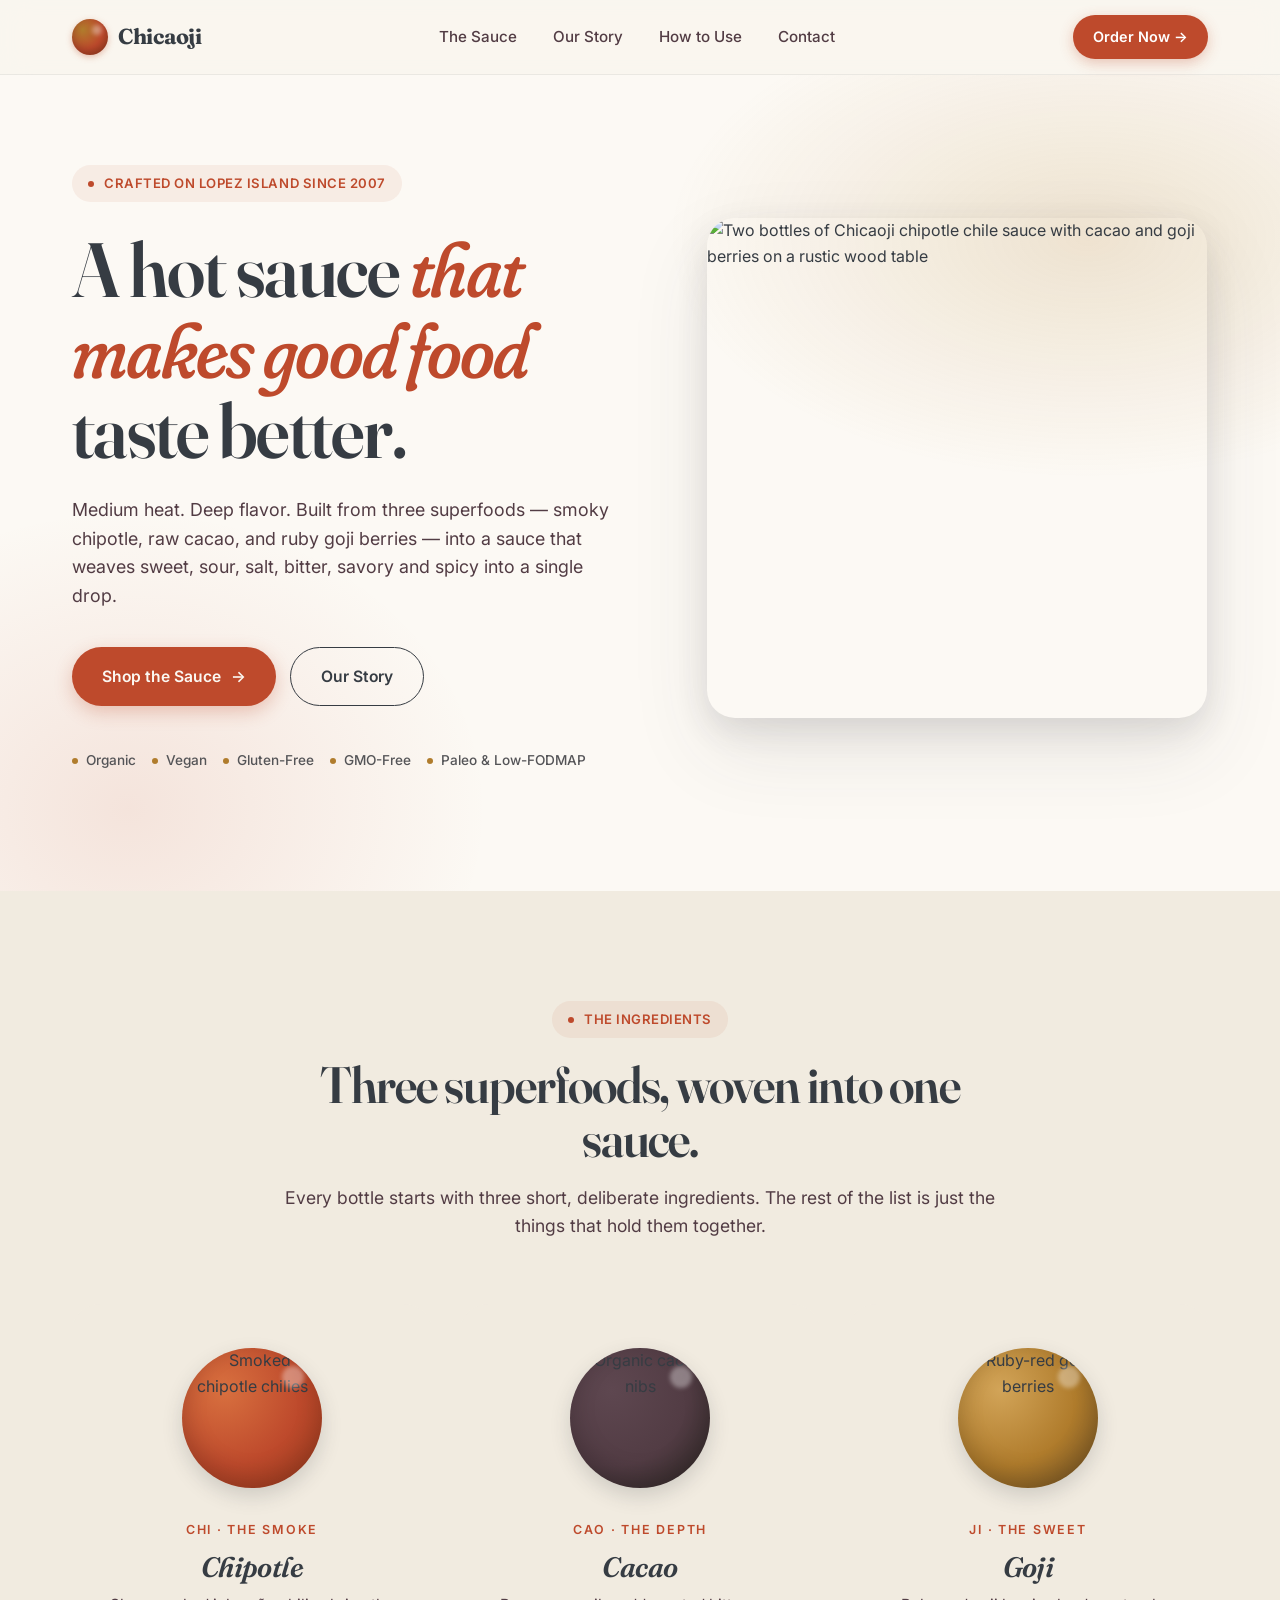
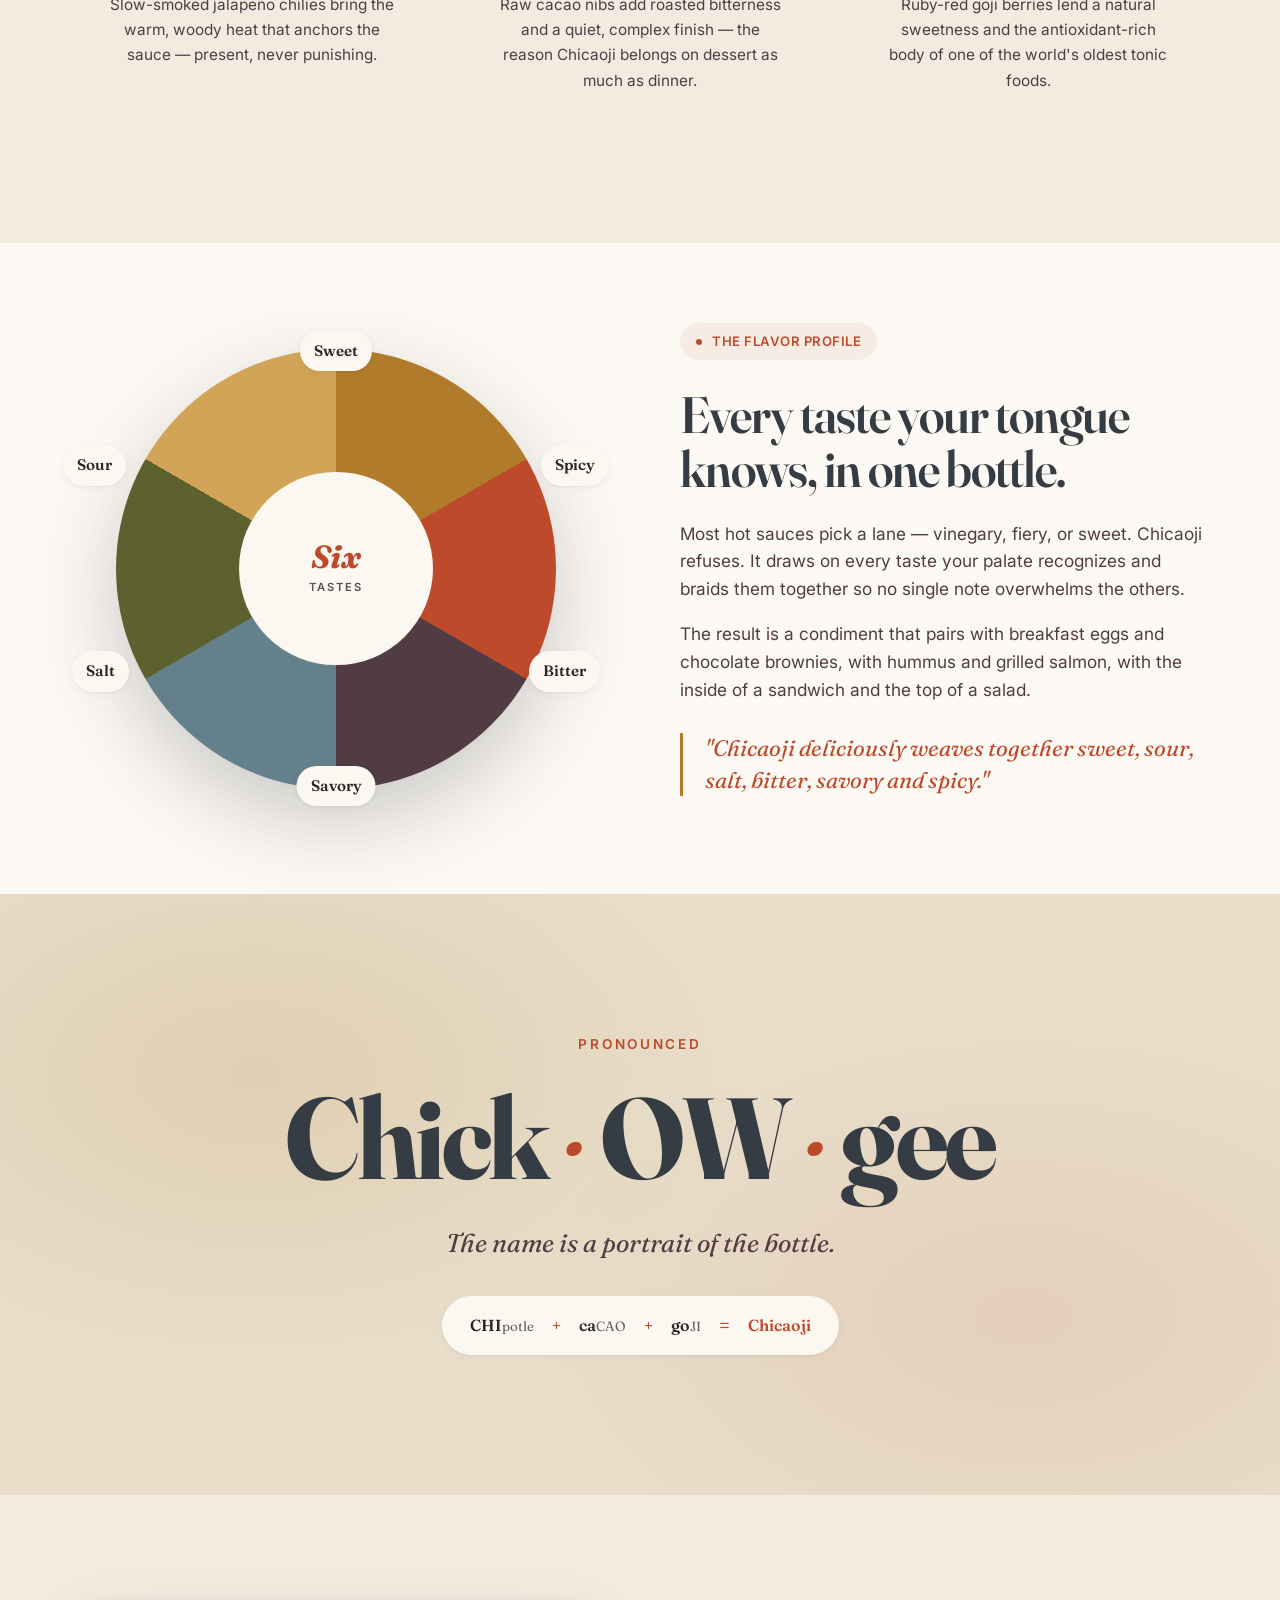
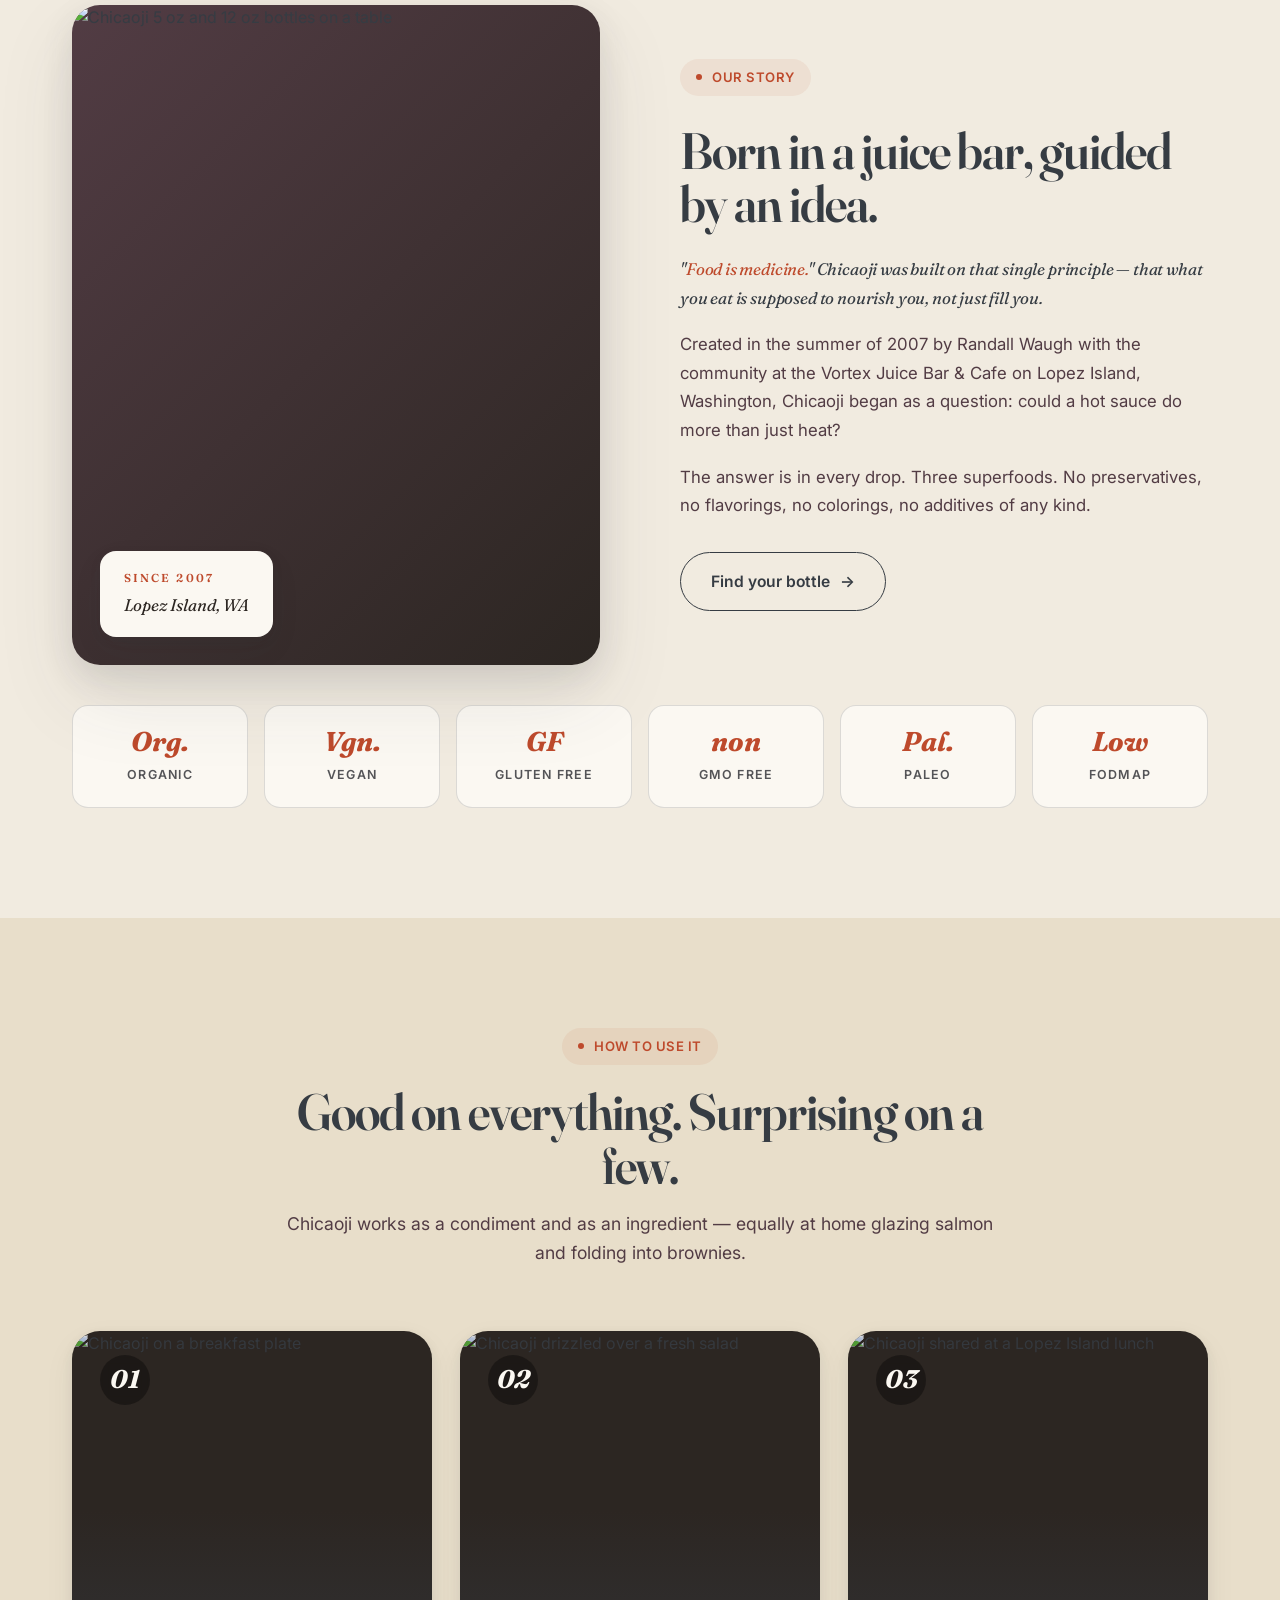
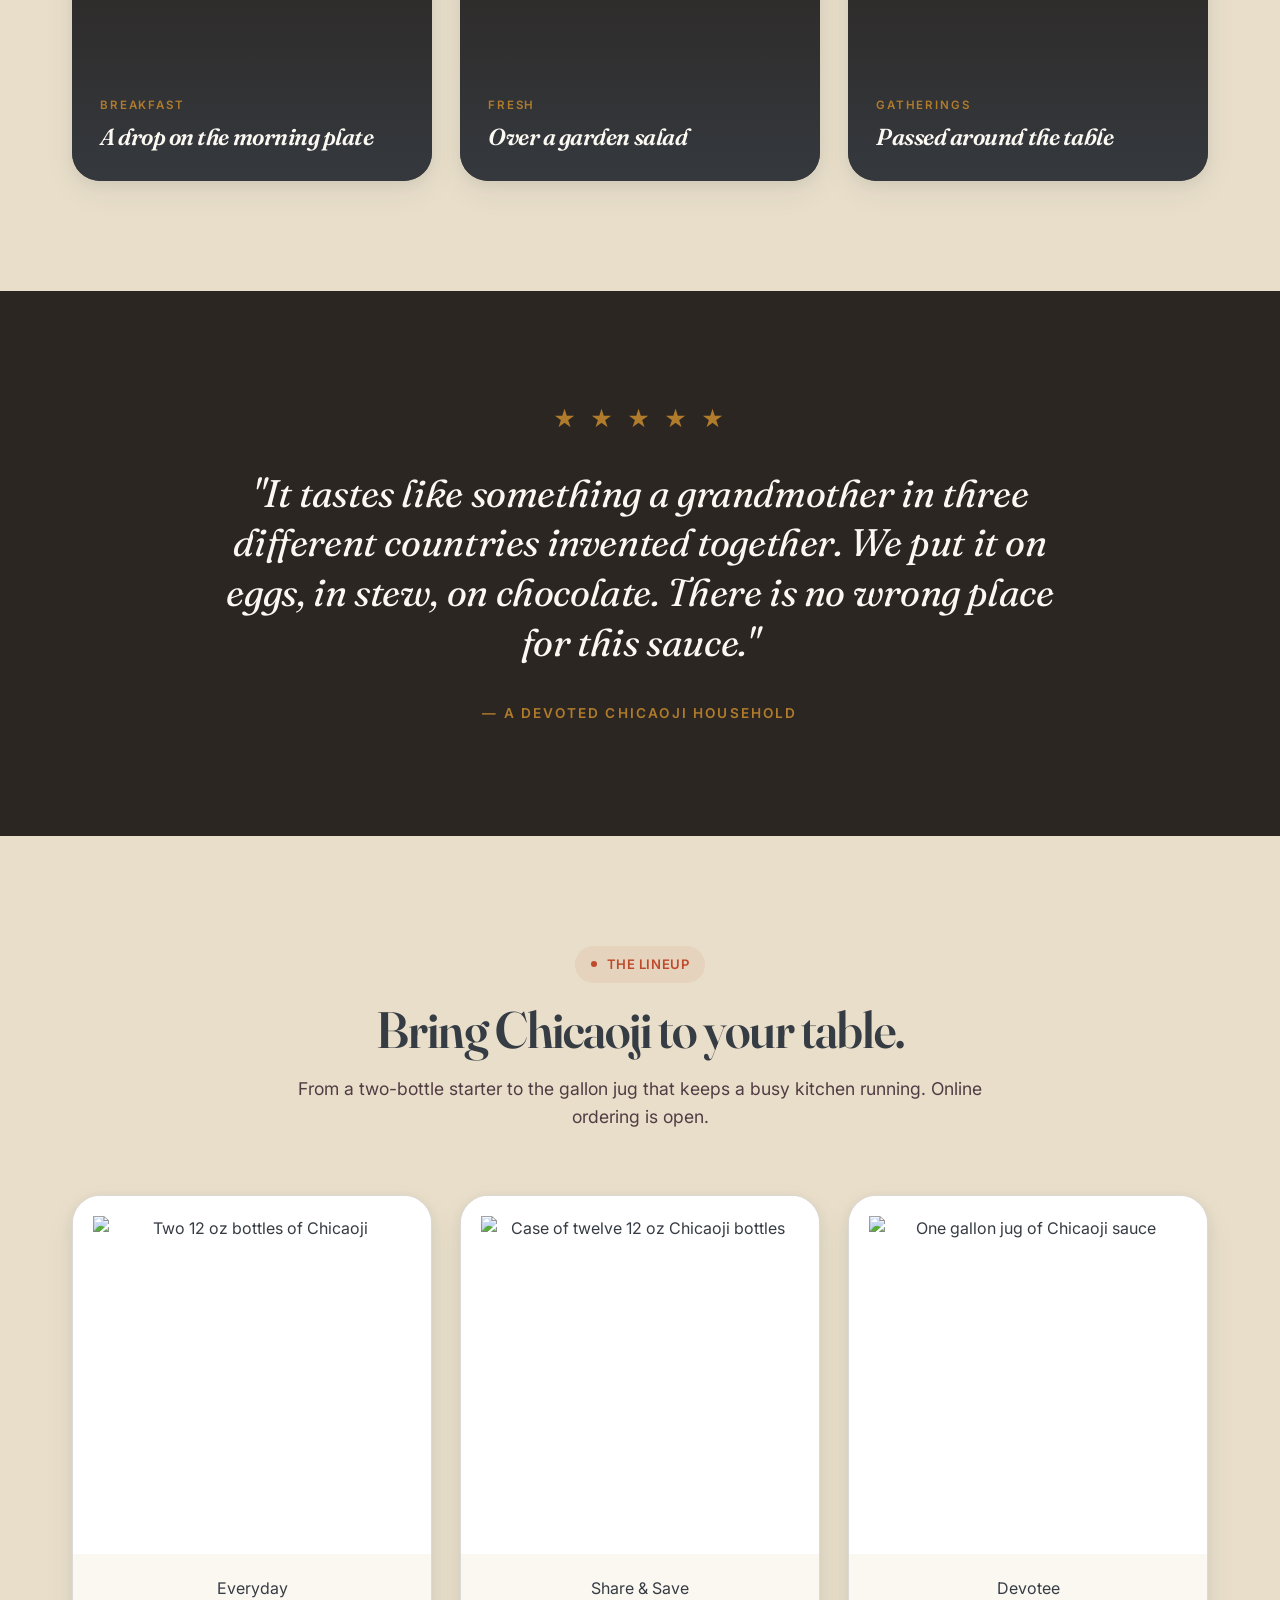
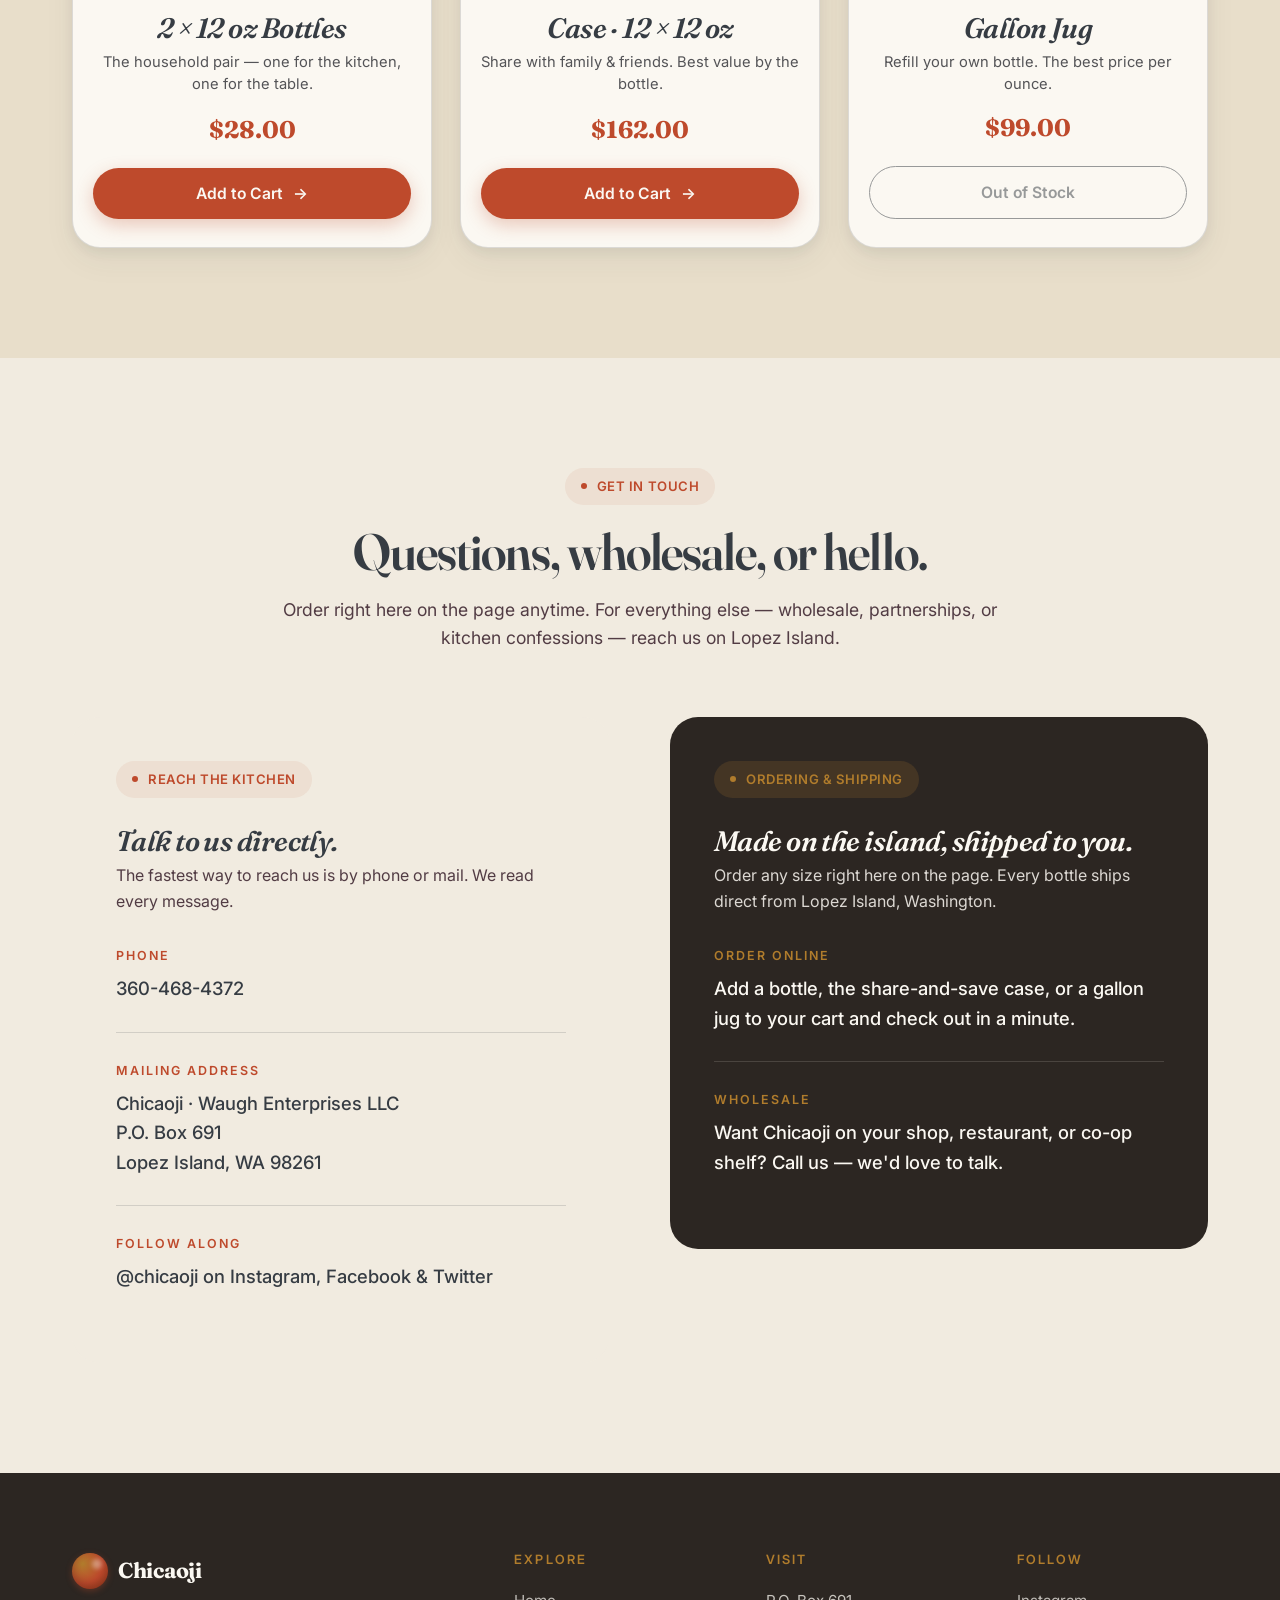
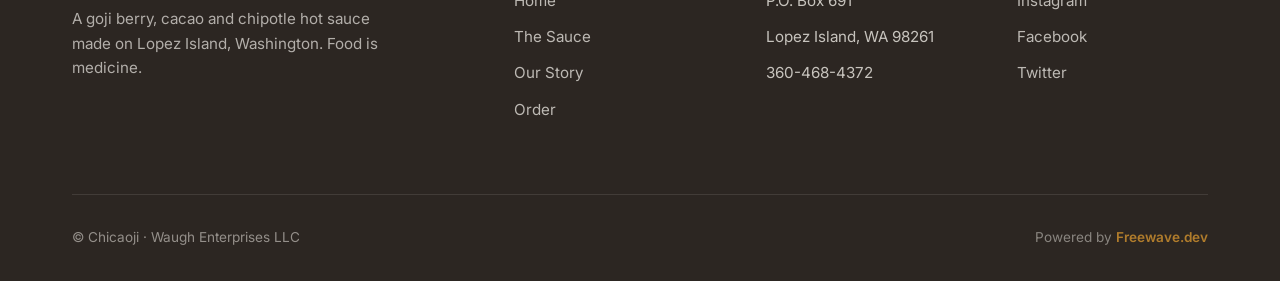
==== commit d57497f6: "Add section rhythm: alternating warm bands (bright/tan/sand) + warm the dark section from cool gray " ====
--- a/index.html
+++ b/index.html
@@ -28,7 +28,7 @@
 
 <main>
 
-<section class="hero" id="top">
+<section class="hero section-light" id="top">
   <div class="container">
     <div class="hero-grid">
       <div class="hero-copy">
@@ -92,7 +92,7 @@
   </div>
 </section>
 
-<section class="section section-tight">
+<section class="section section-tight section-light">
   <div class="container">
     <div class="flavor-grid">
       <div class="flavor-wheel" aria-hidden="true">
@@ -120,7 +120,7 @@
   </div>
 </section>
 
-<section class="pronunciation">
+<section class="pronunciation section-sand">
   <div class="container pronunciation-inner">
     <div class="pron-eyebrow">Pronounced</div>
     <div class="pron-word">Chick<span class="x"> · </span>OW<span class="x"> · </span>gee</div>
@@ -169,7 +169,7 @@
   </div>
 </section>
 
-<section class="section" id="use">
+<section class="section section-sand" id="use">
   <div class="container">
     <div class="section-head">
       <span class="eyebrow"><span class="eyebrow-dot"></span>How to Use It</span>
@@ -218,7 +218,7 @@
   </div>
 </section>
 
-<section class="section" id="buy">
+<section class="section section-sand" id="buy">
   <div class="container">
     <div class="section-head">
       <span class="eyebrow"><span class="eyebrow-dot"></span>The Lineup</span>
@@ -298,7 +298,7 @@
         </div>
       </div>
 
-      <div class="contact-card" style="background:var(--ink);color:var(--cream);">
+      <div class="contact-card" style="background:var(--cacao);color:var(--cream);">
         <span class="eyebrow" style="background:rgba(176,124,44,0.18);color:var(--goji);"><span class="eyebrow-dot" style="background:var(--goji);"></span>Ordering &amp; Shipping</span>
         <h3 style="color:var(--cream);">Made on the island, shipped to you.</h3>
         <p style="color:rgba(251,248,242,0.85);margin-bottom:32px;">Order any size right here on the page. Every bottle ships direct from Lopez Island, Washington.</p>
--- a/styles.css
+++ b/styles.css
@@ -9,7 +9,7 @@
   --chipotle: #BE4A2C;
   --chipotle-deep: #9C3A1C;
   --goji: #B07C2C;
-  --cacao: #2E333A;
+  --cacao: #2C2622;
   --cacao-soft: #523C44;
   --olive: #5D6130;
   --teal: #64808A;
@@ -1055,7 +1055,7 @@
 
 /* ---------- Footer ---------- */
 .site-footer {
-  background: var(--ink);
+  background: var(--cacao);
   color: rgba(251, 248, 242, 0.75);
   padding: 80px 0 32px;
   font-size: 0.95rem;
@@ -1336,3 +1336,7 @@
 .product-buy { width: 100%; justify-content: center; margin-top: 18px; }
 .product-buy[disabled] { opacity: .5; cursor: not-allowed; box-shadow: none; }
 .product-buy[disabled]:hover { transform: none; background: transparent; color: var(--ink); }
+
+/* ── Section rhythm: alternating warm bands so the page isn't one flat tan field ── */
+.section-light { background: #FCF9F4; }   /* bright near-white — airy, text/visual sections */
+.section-sand  { background: #E8DECA; }   /* deeper warm sand — makes light cards pop more */
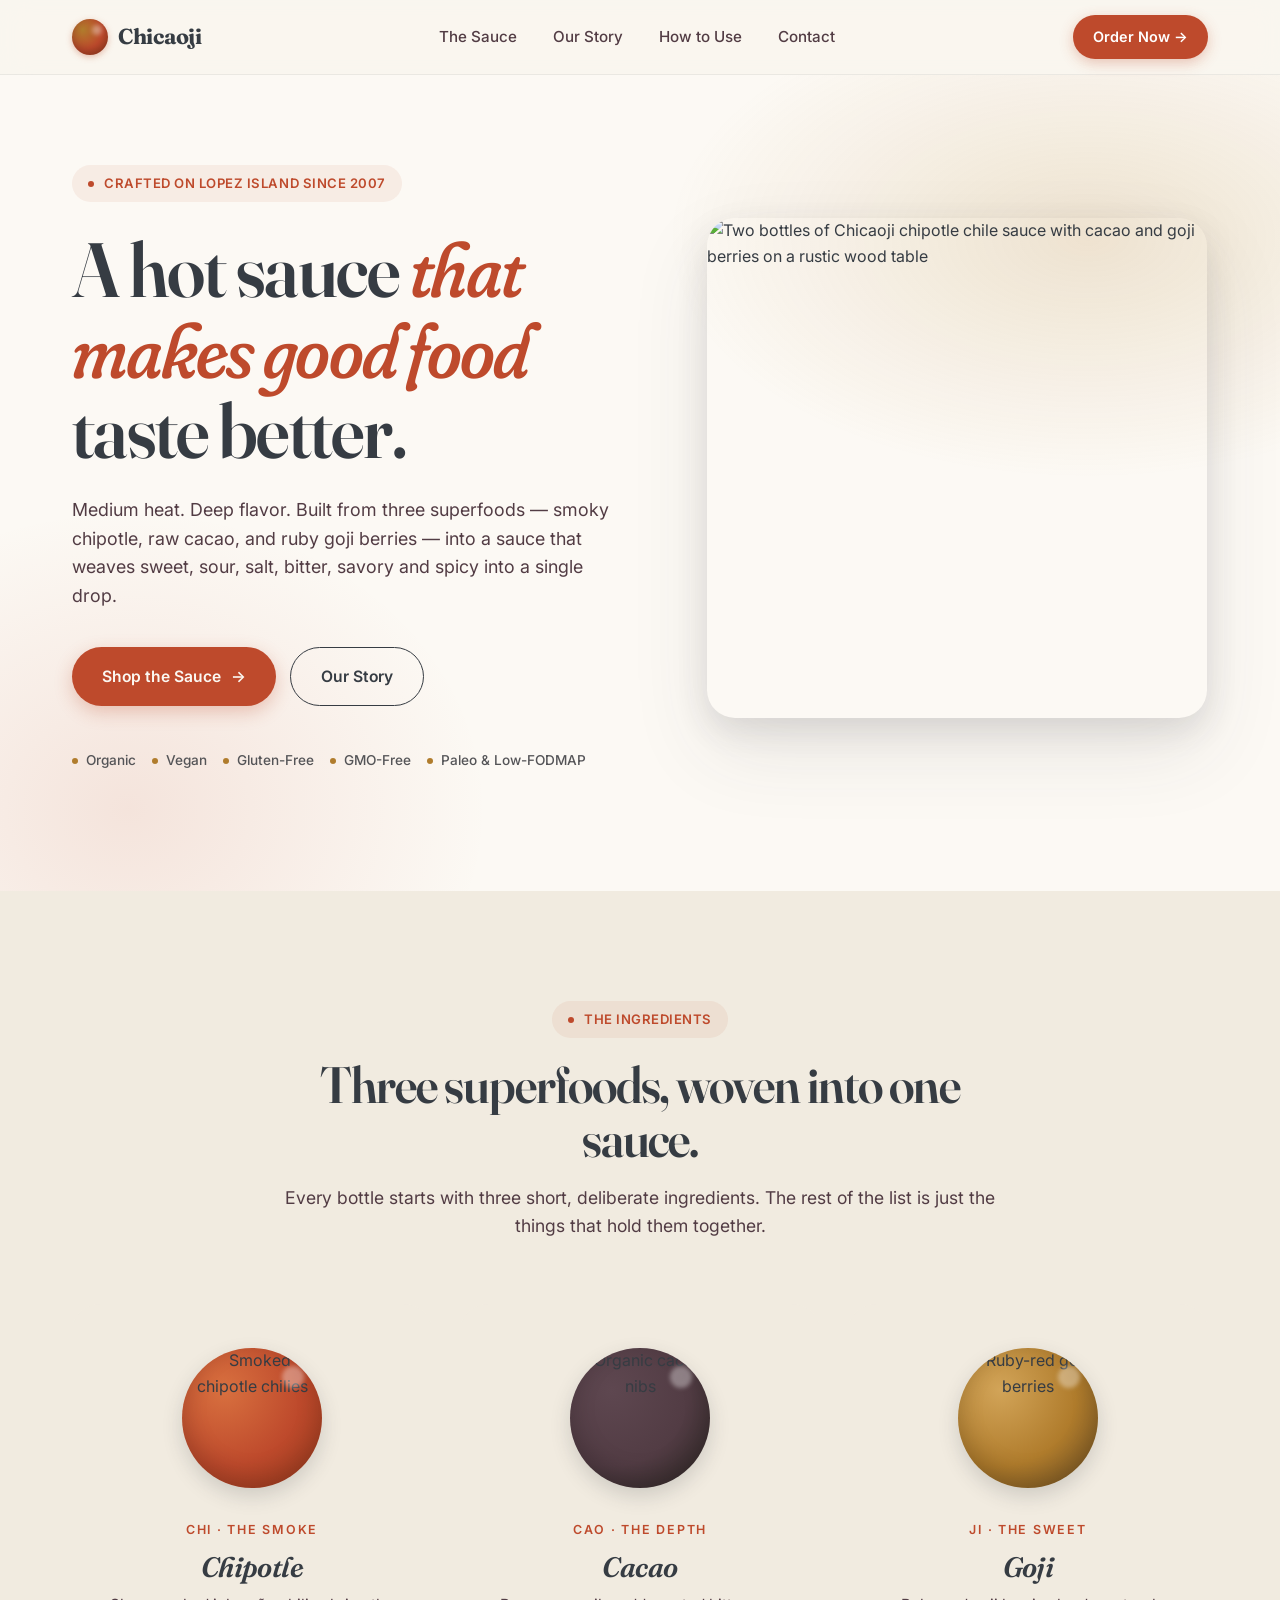
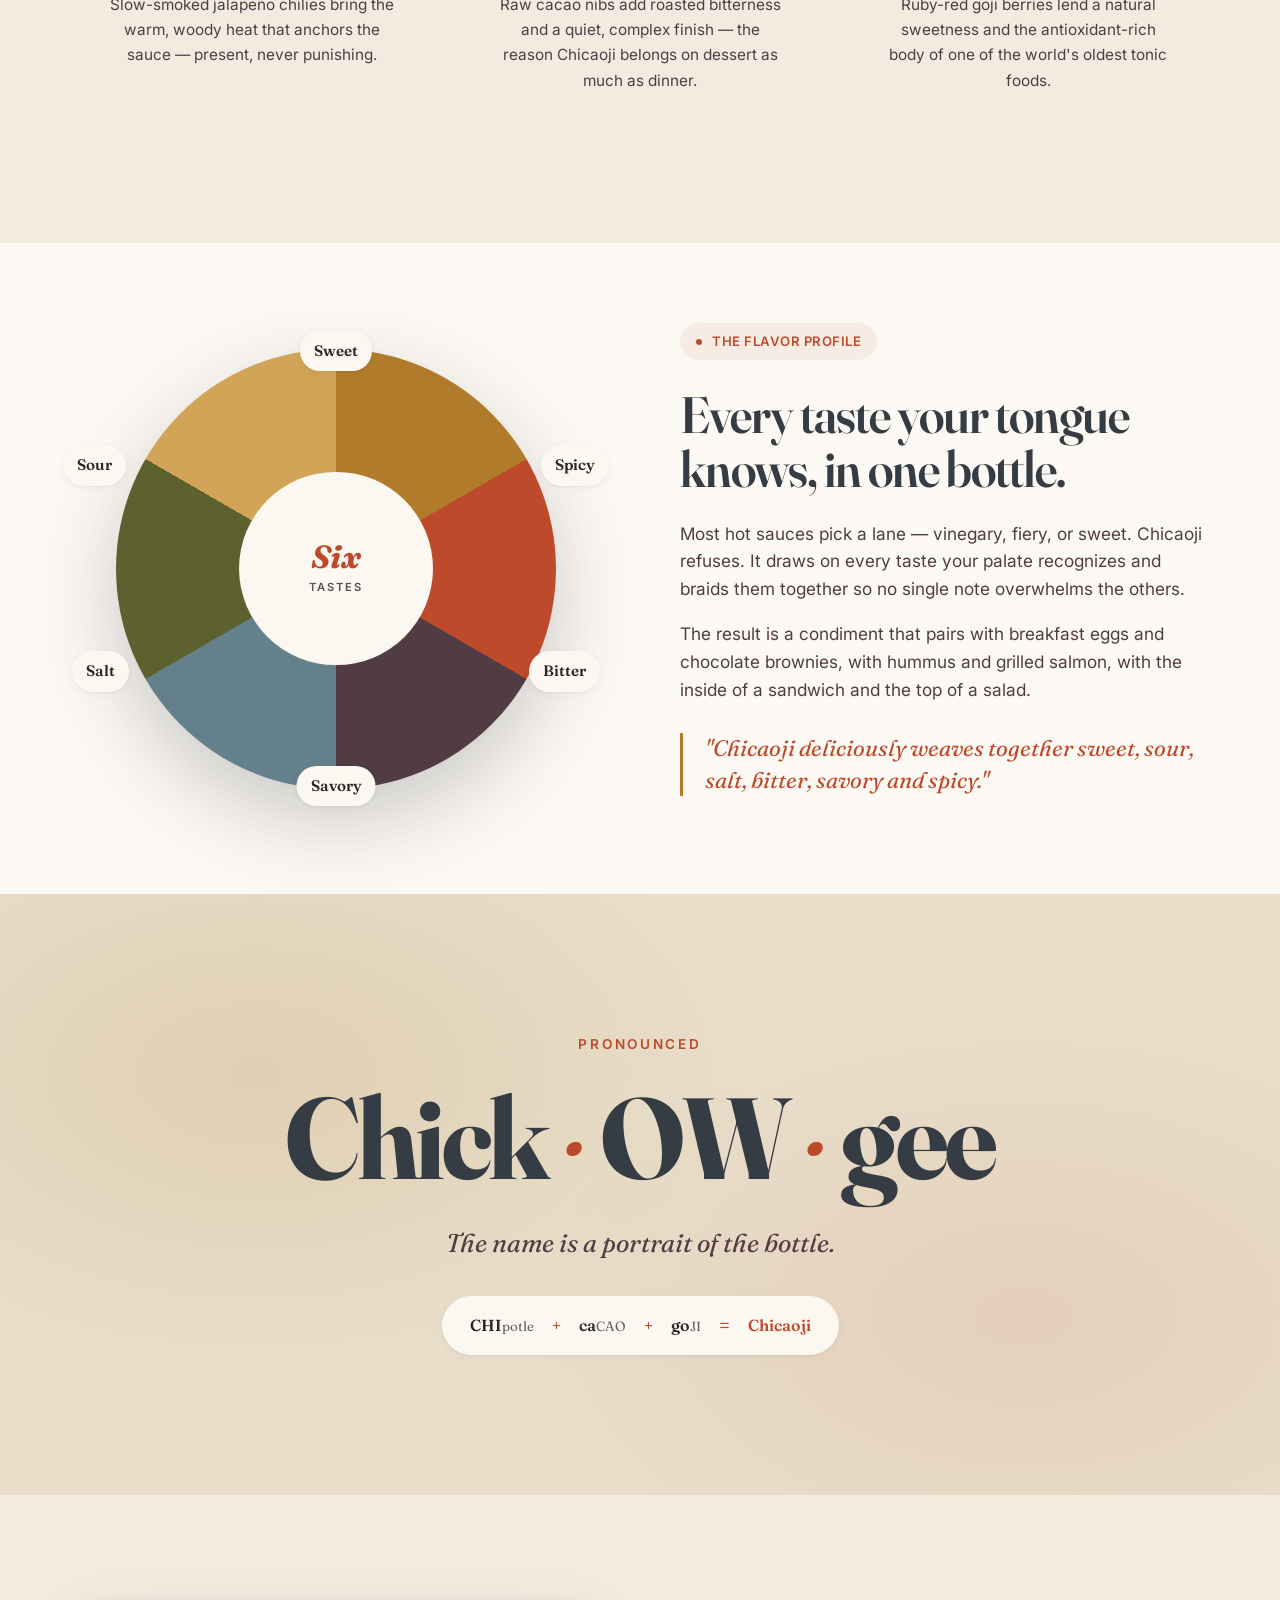
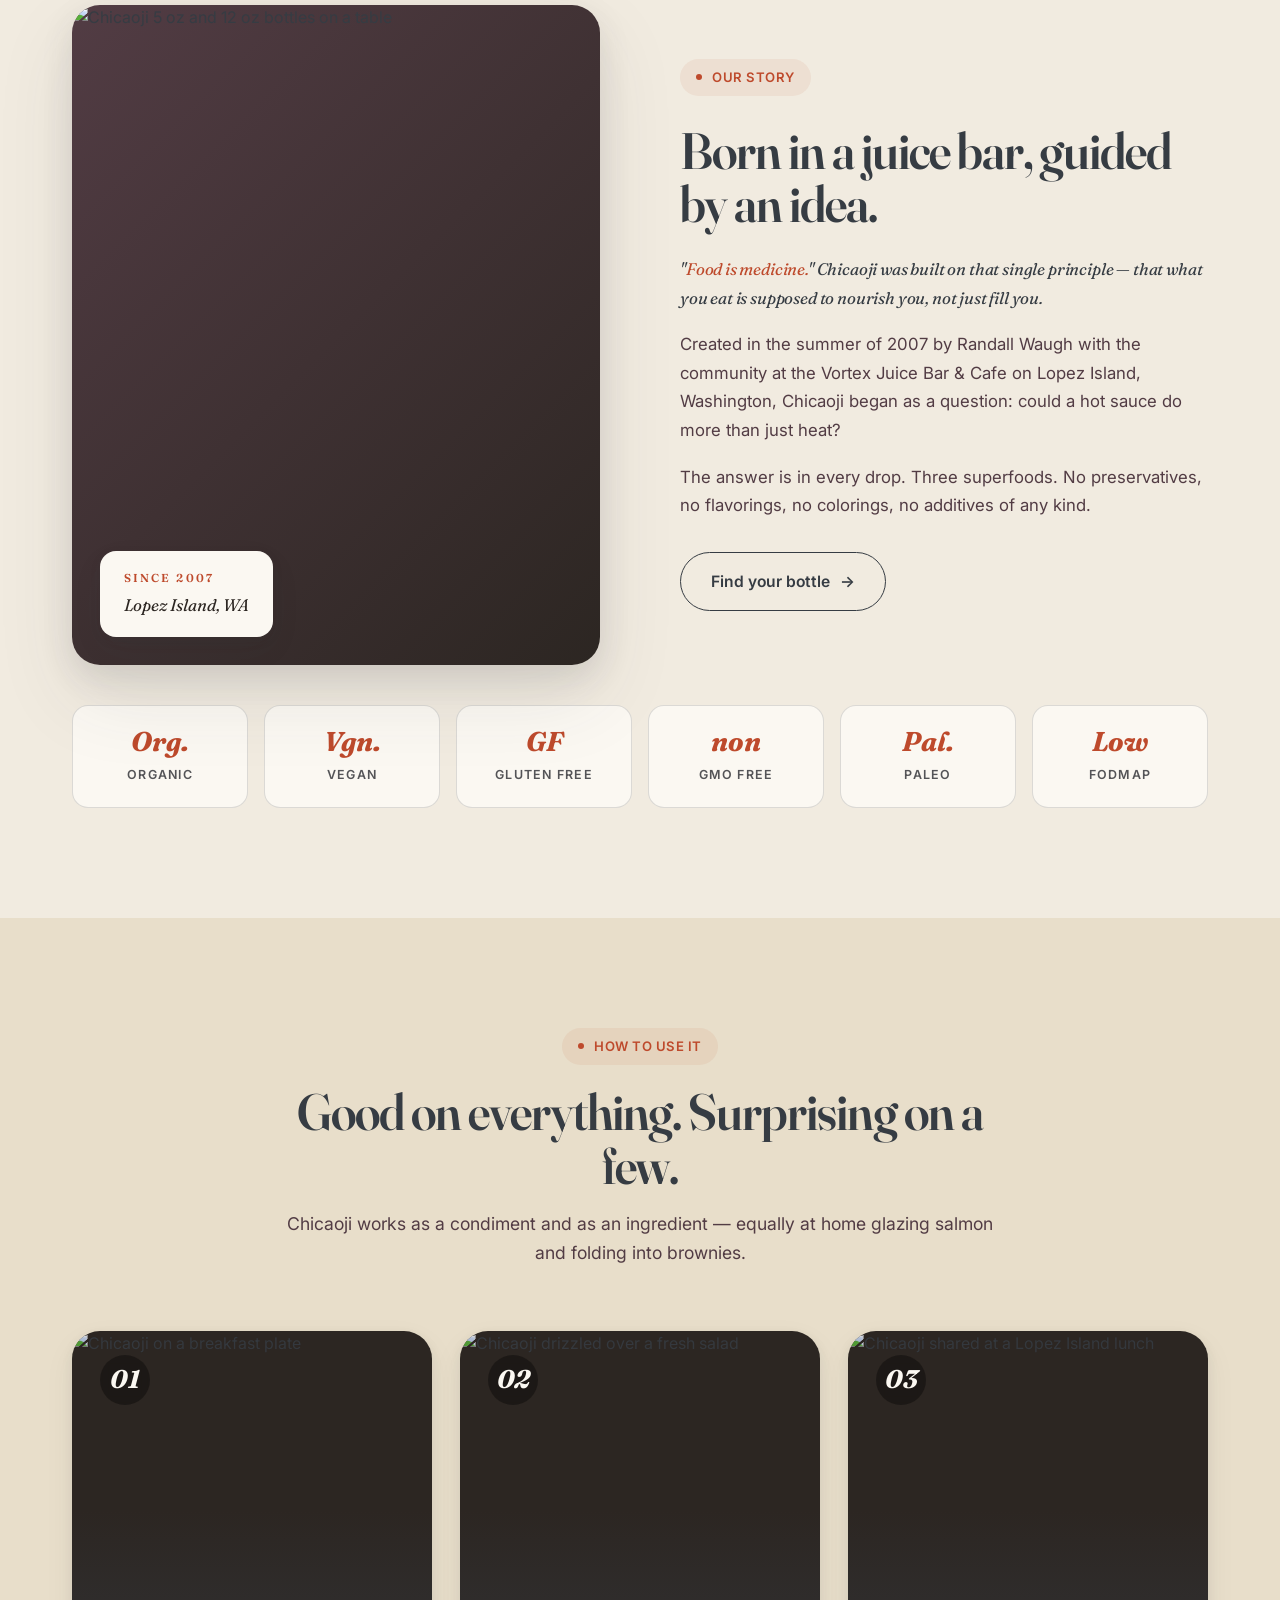
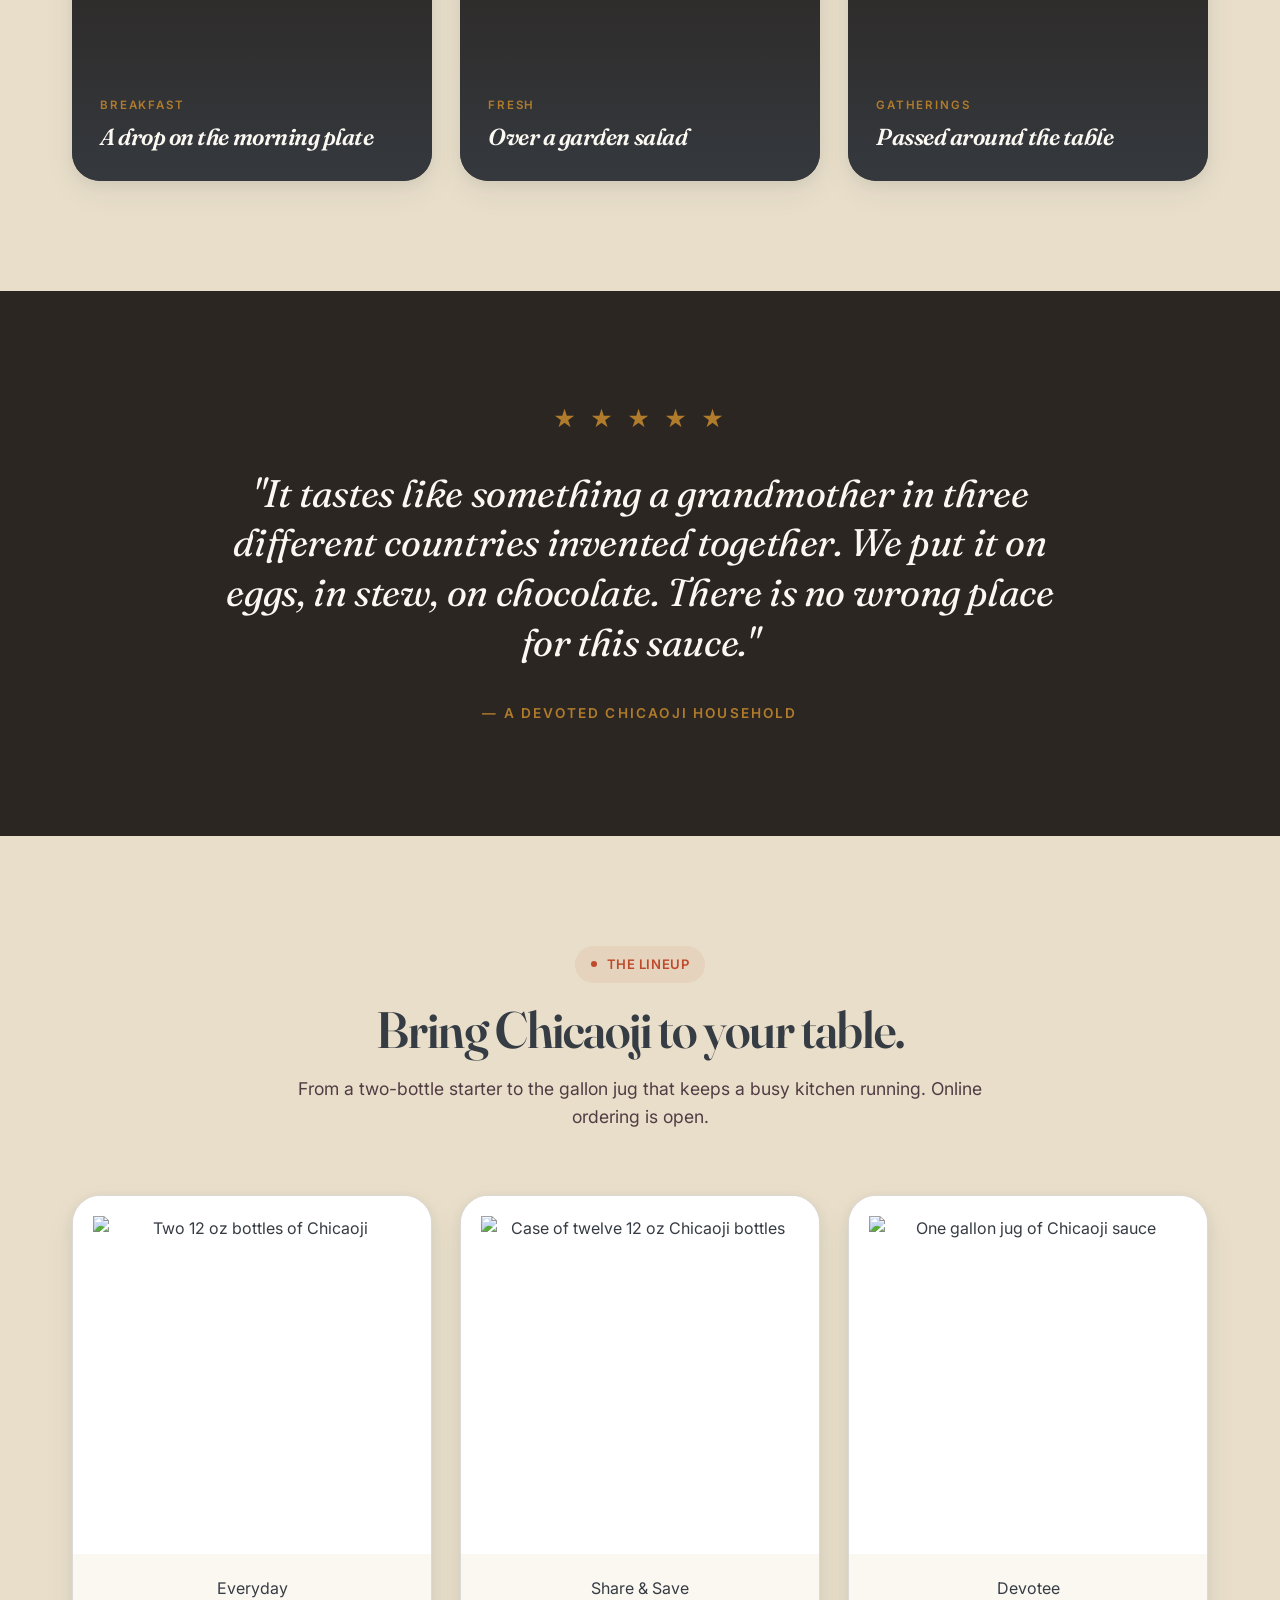
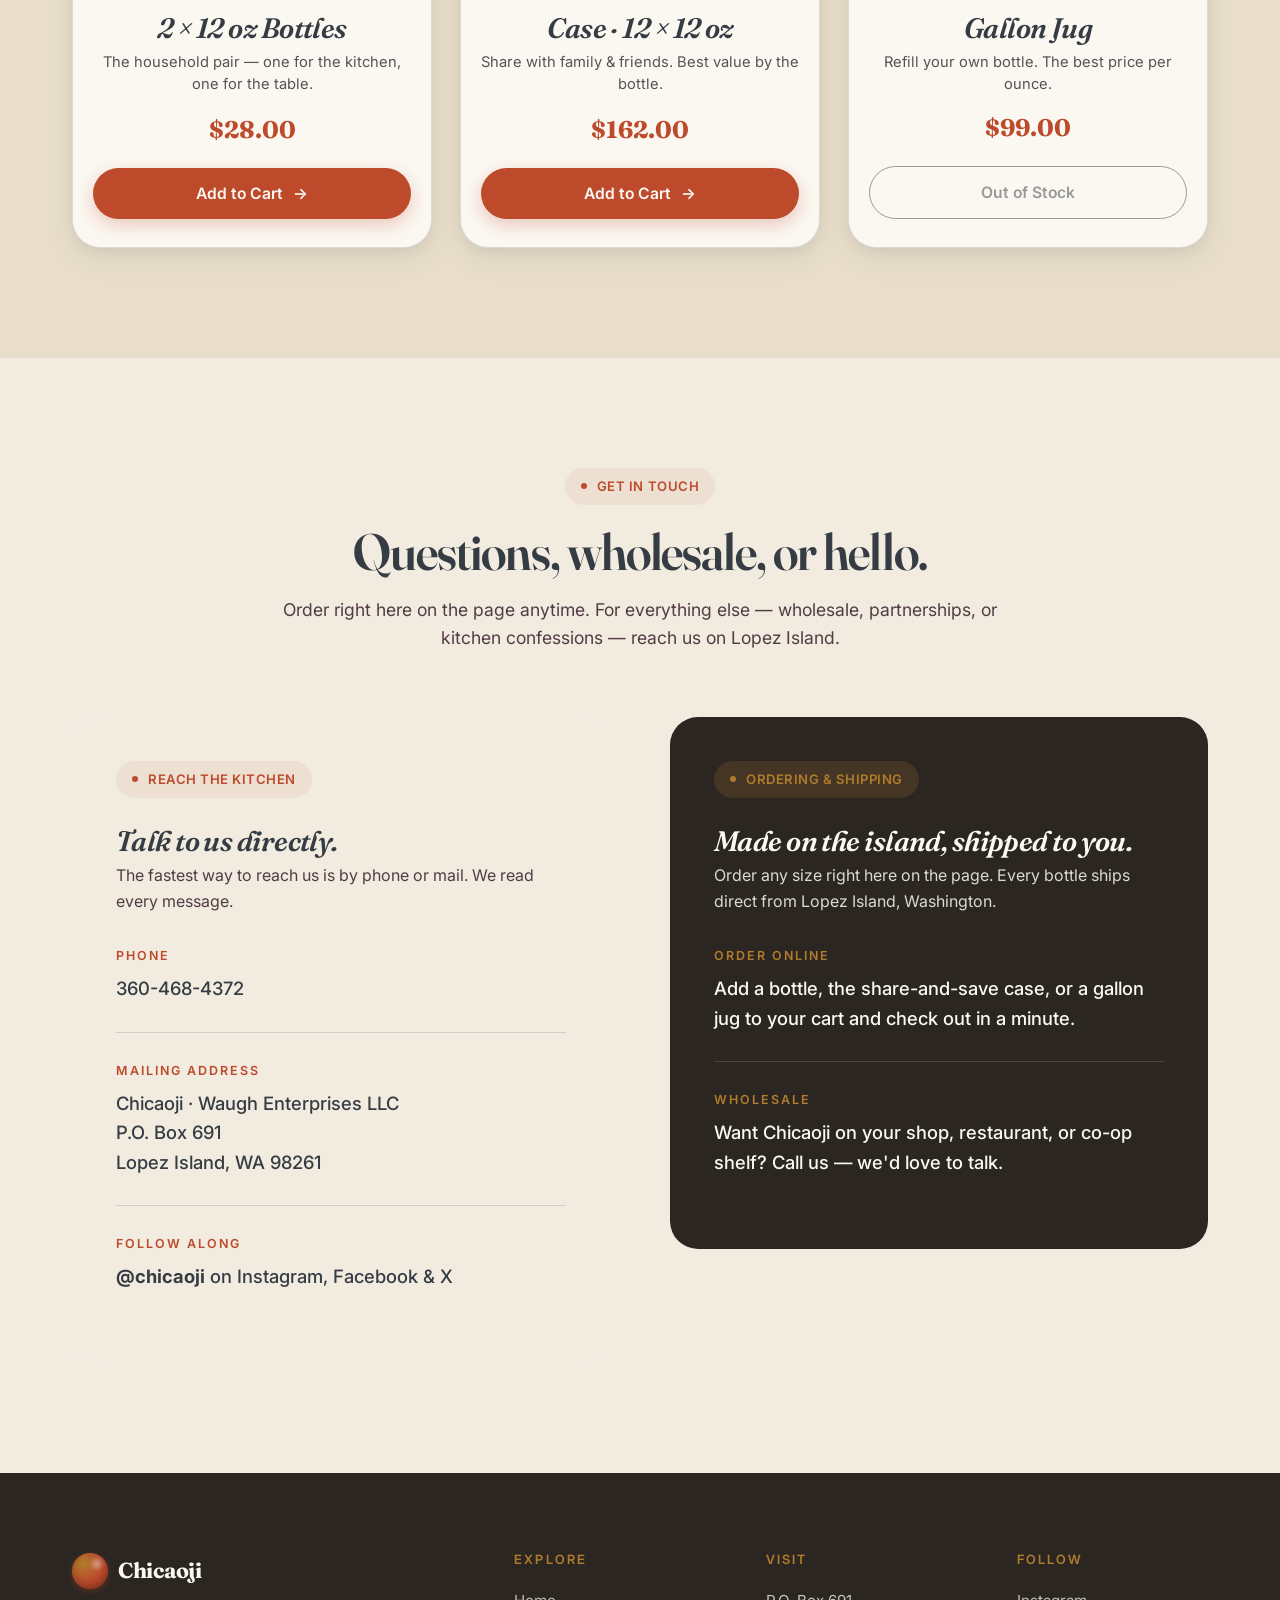
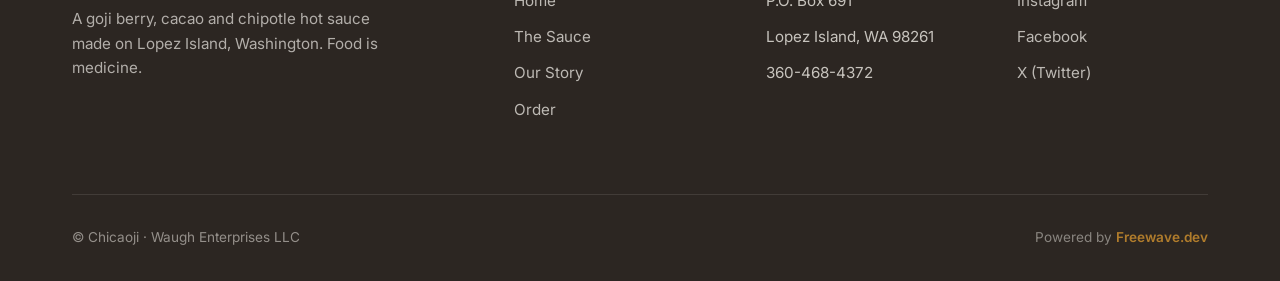
==== commit 0a1e7264: "Wire social links: Instagram/Facebook/X (Twitter→x.com), all https, link each platform in contact" ====
--- a/index.html
+++ b/index.html
@@ -294,7 +294,7 @@
 
         <div class="label">Follow Along</div>
         <div class="contact-line">
-          <a href="https://instagram.com/chicaoji" target="_blank" rel="noopener">@chicaoji</a> on Instagram, Facebook &amp; Twitter
+          <strong>@chicaoji</strong> on <a href="https://instagram.com/chicaoji" target="_blank" rel="noopener">Instagram</a>, <a href="https://www.facebook.com/Chicaoji" target="_blank" rel="noopener">Facebook</a> &amp; <a href="https://x.com/chicaoji" target="_blank" rel="noopener">X</a>
         </div>
       </div>
 
@@ -353,7 +353,7 @@
         <ul>
           <li><a href="https://instagram.com/chicaoji" target="_blank" rel="noopener">Instagram</a></li>
           <li><a href="https://www.facebook.com/Chicaoji" target="_blank" rel="noopener">Facebook</a></li>
-          <li><a href="https://twitter.com/chicaoji" target="_blank" rel="noopener">Twitter</a></li>
+          <li><a href="https://x.com/chicaoji" target="_blank" rel="noopener">X (Twitter)</a></li>
         </ul>
       </div>
     </div>
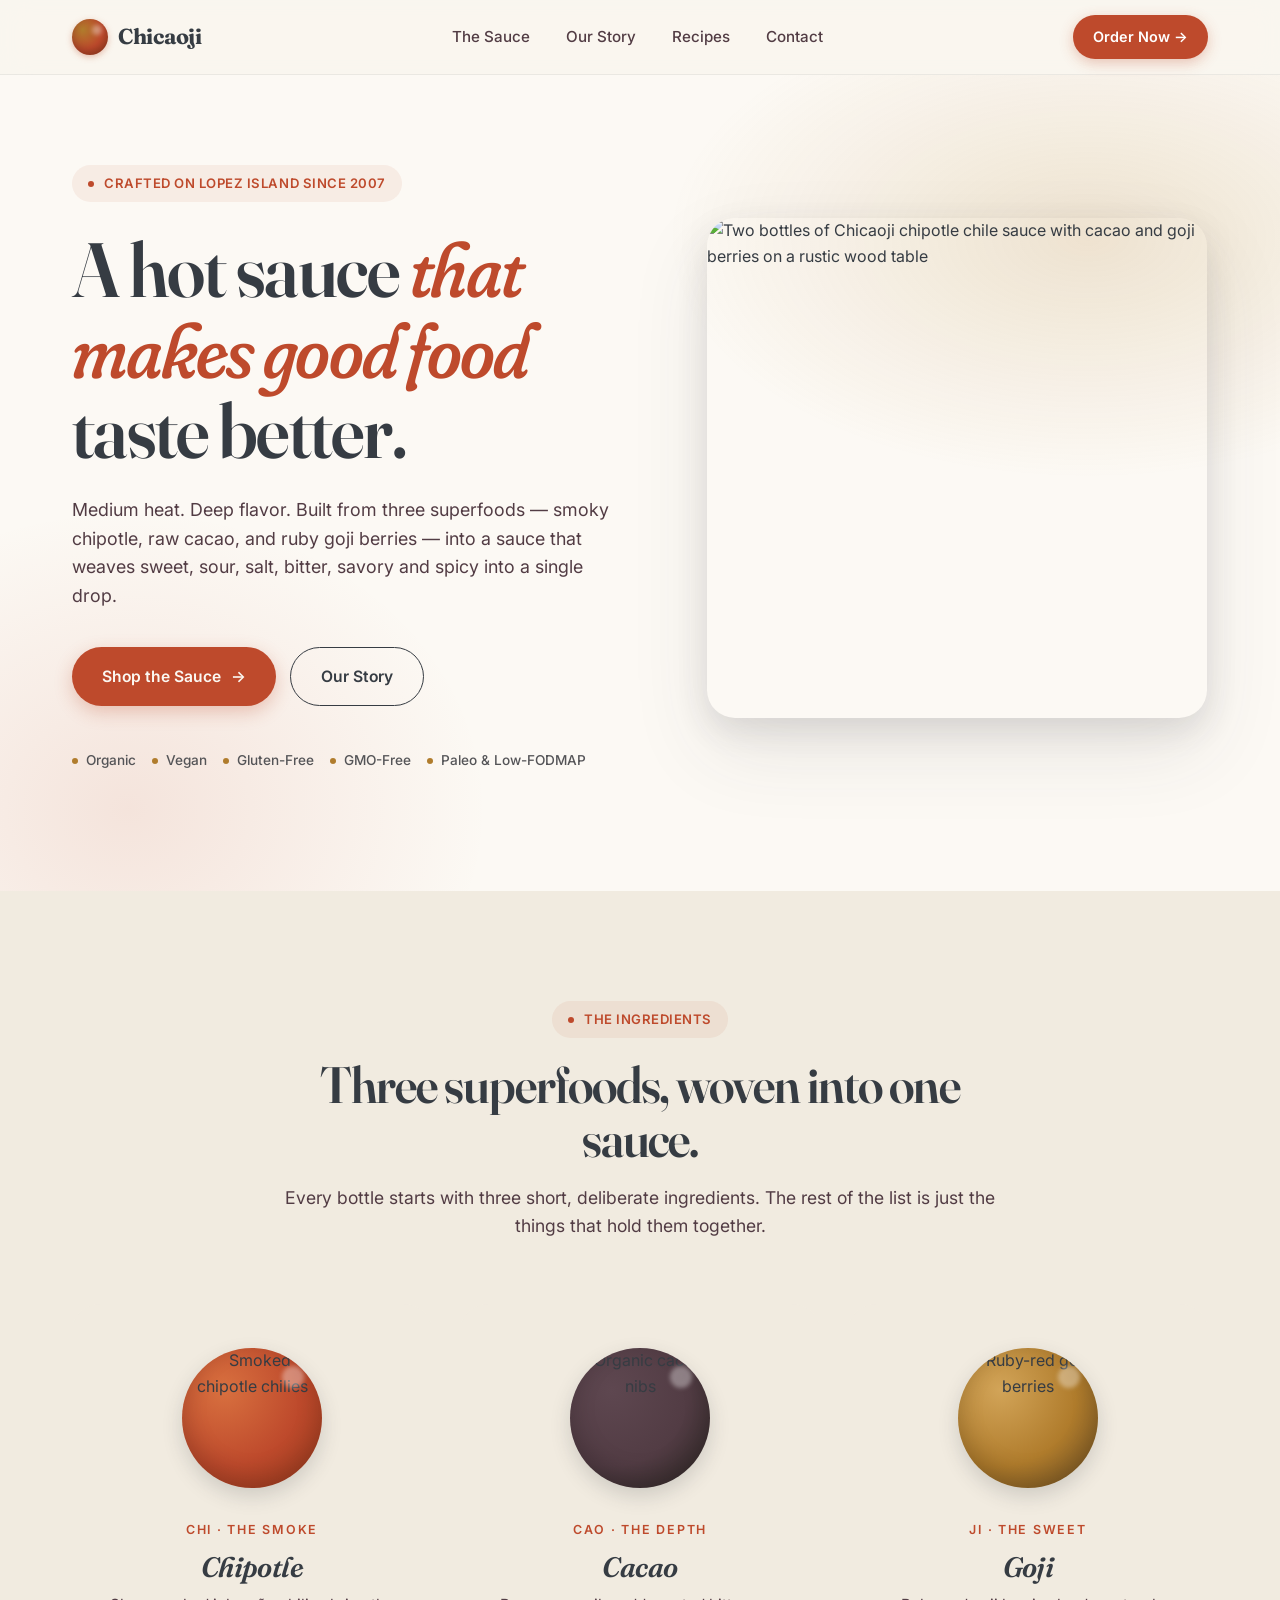
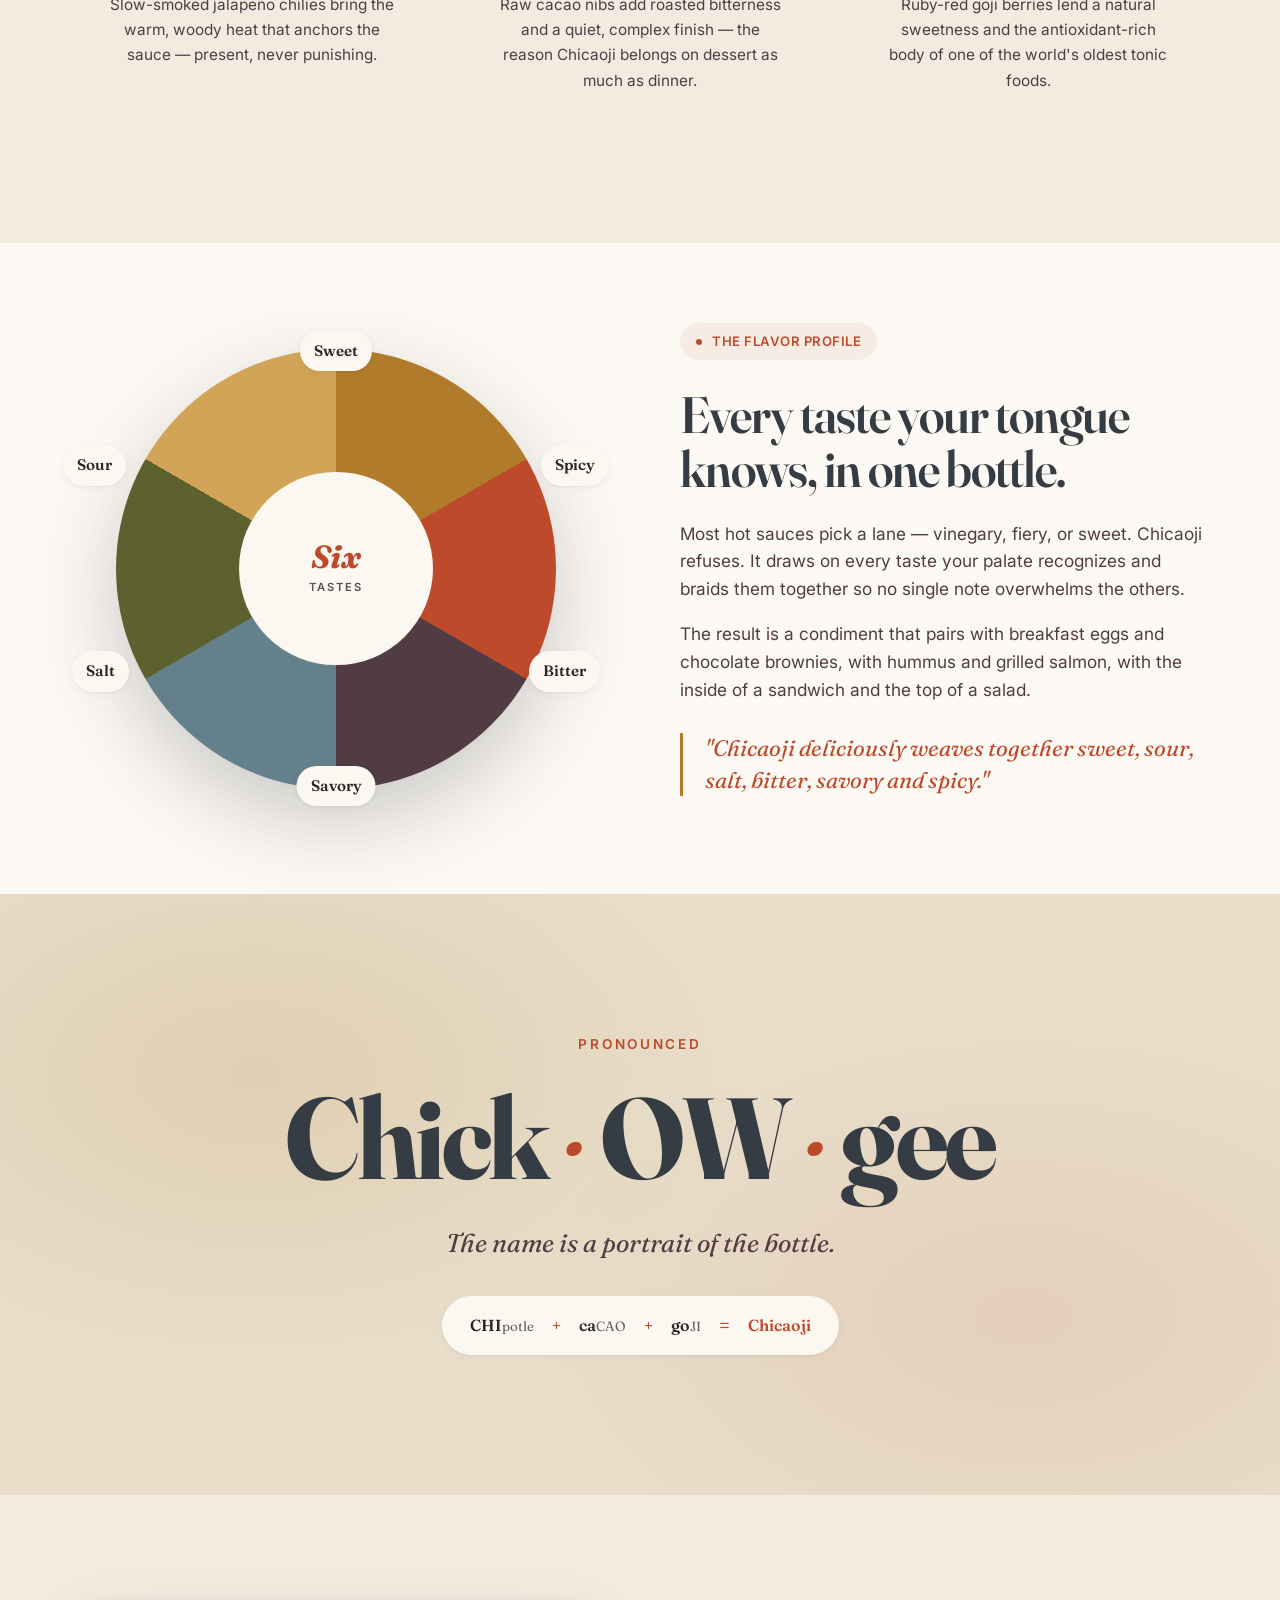
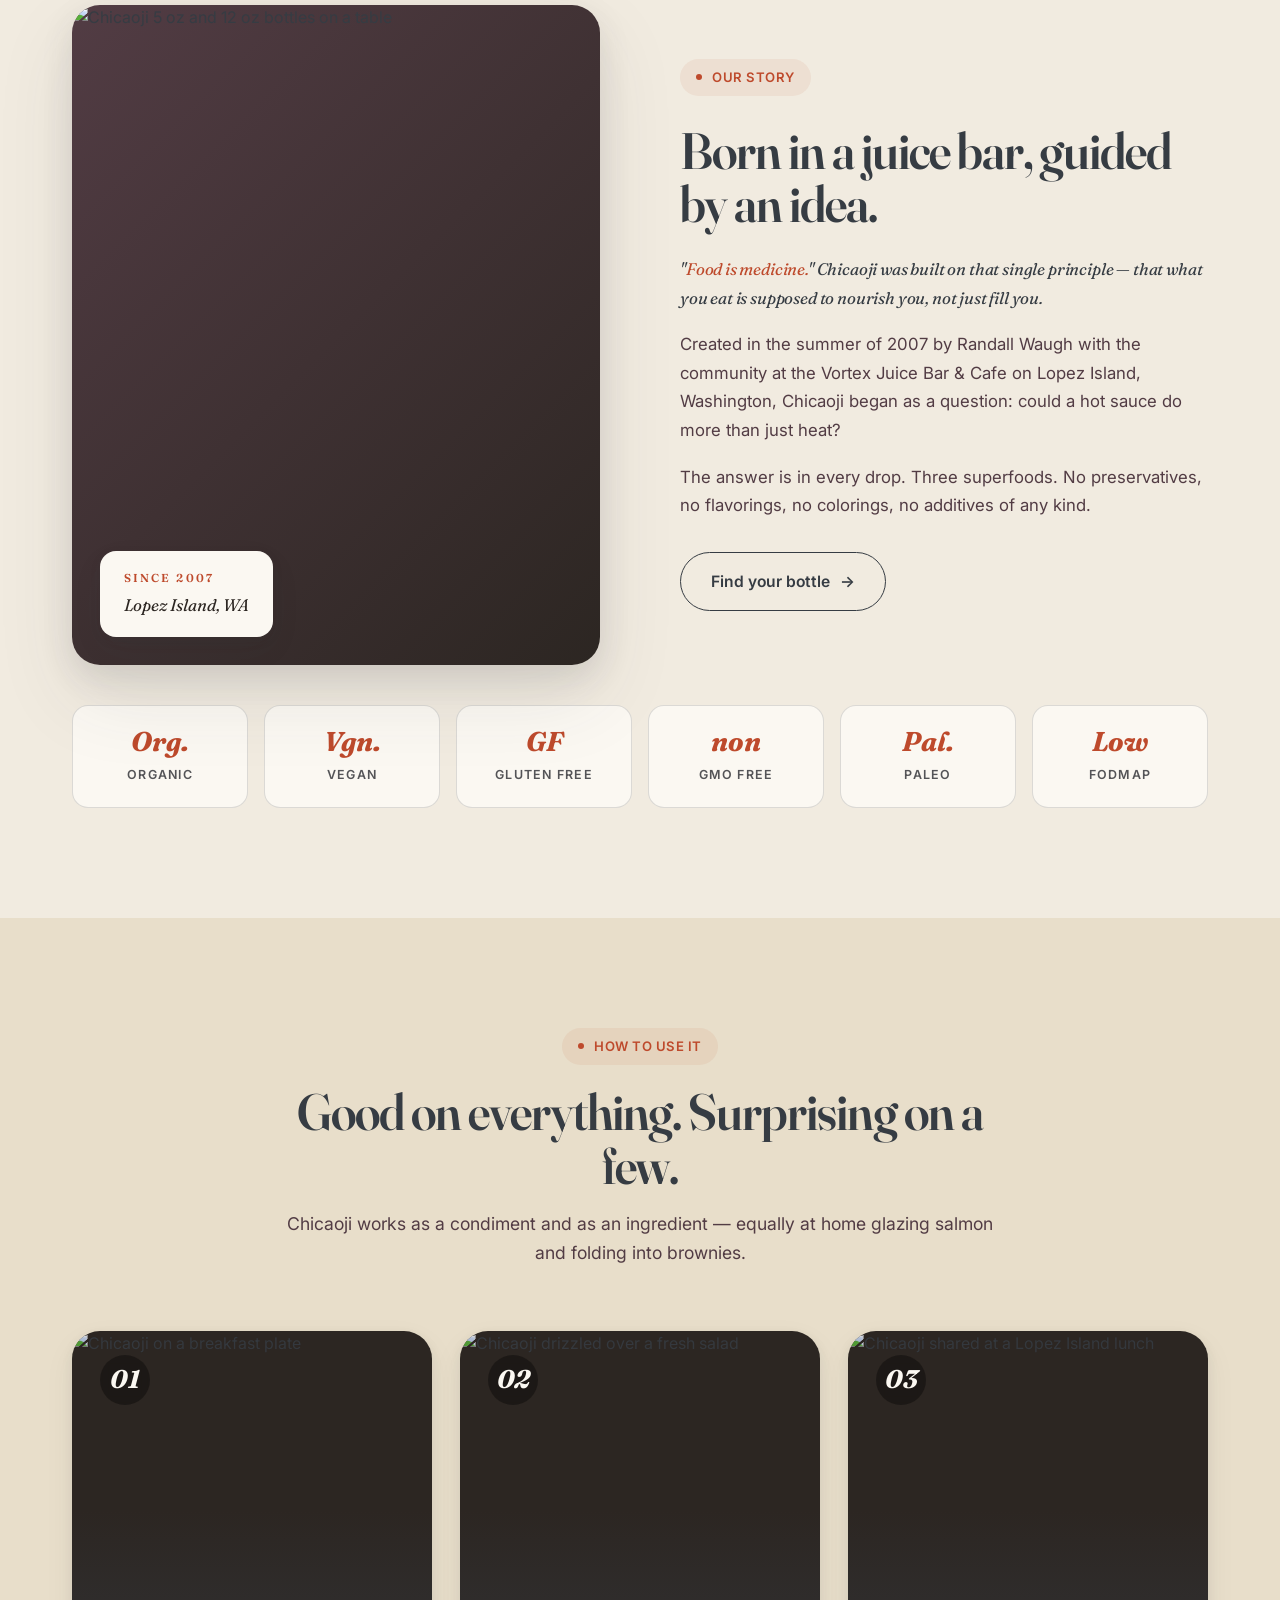
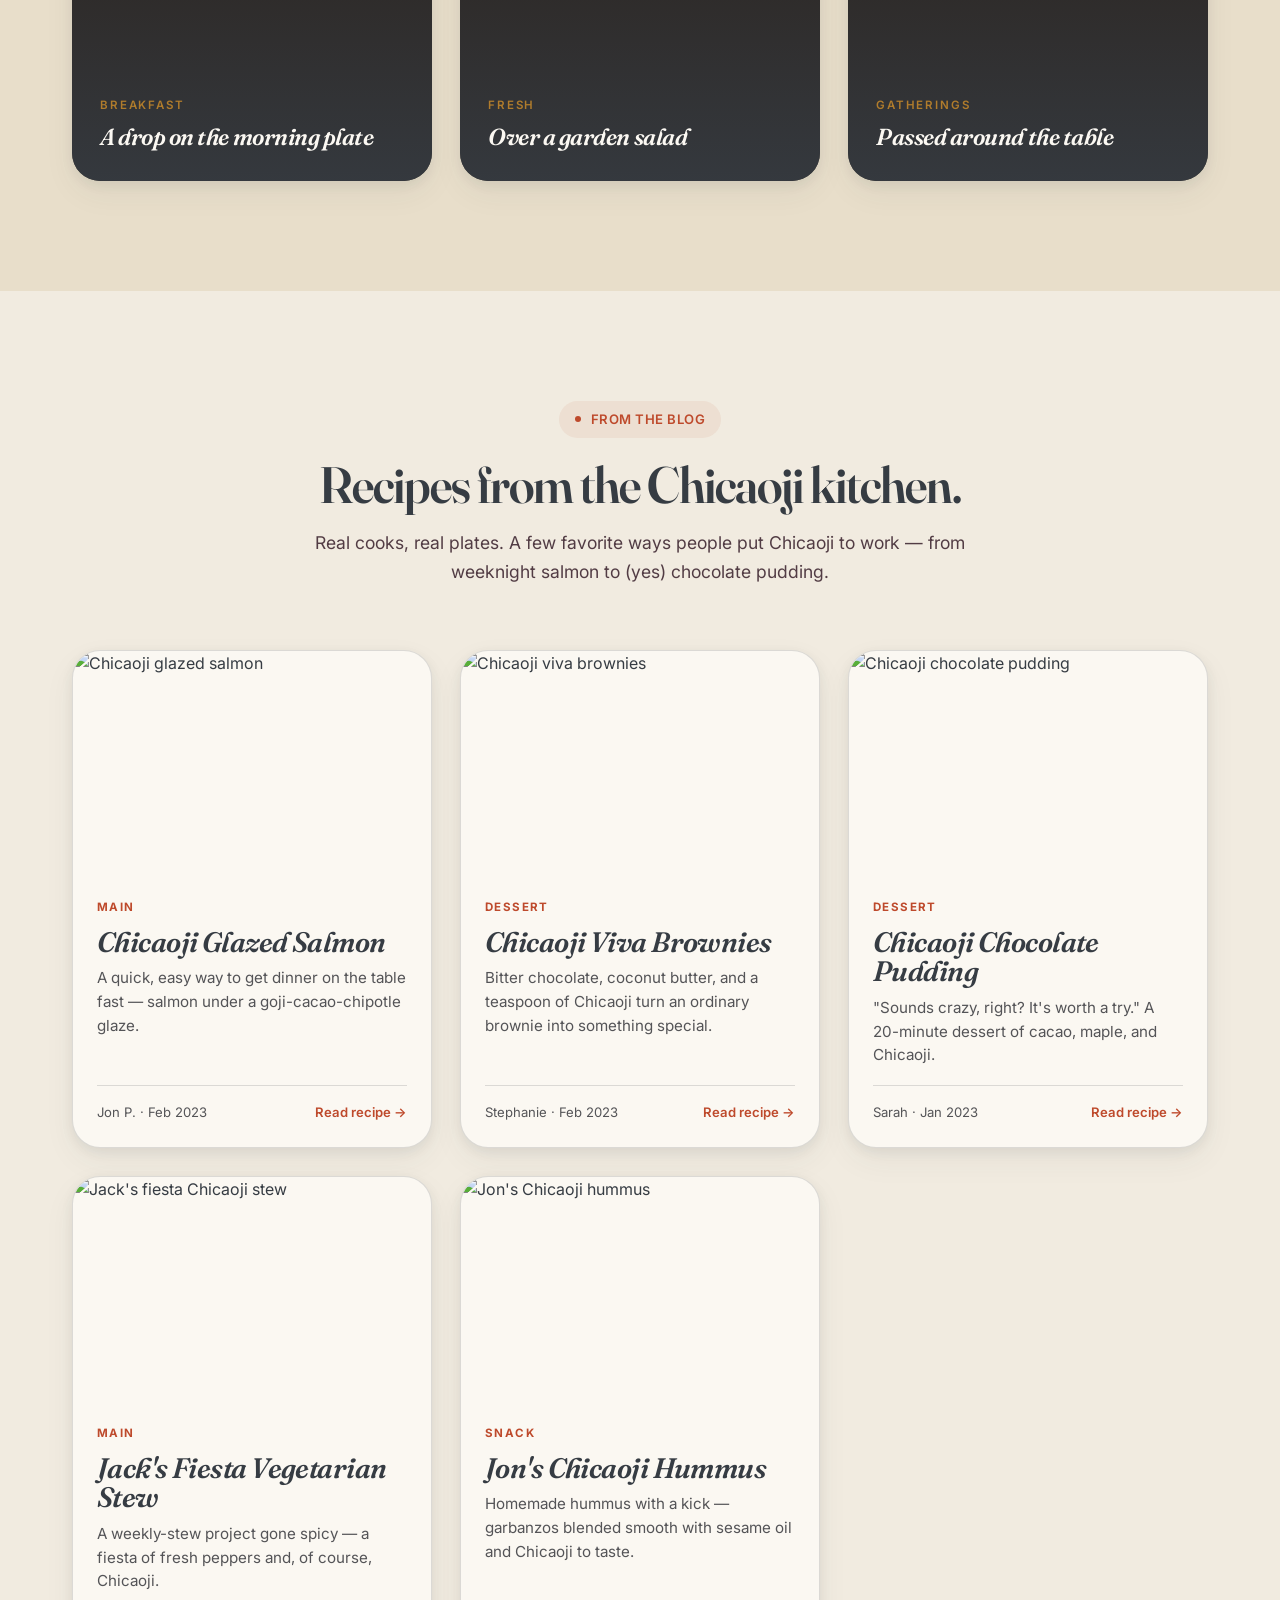
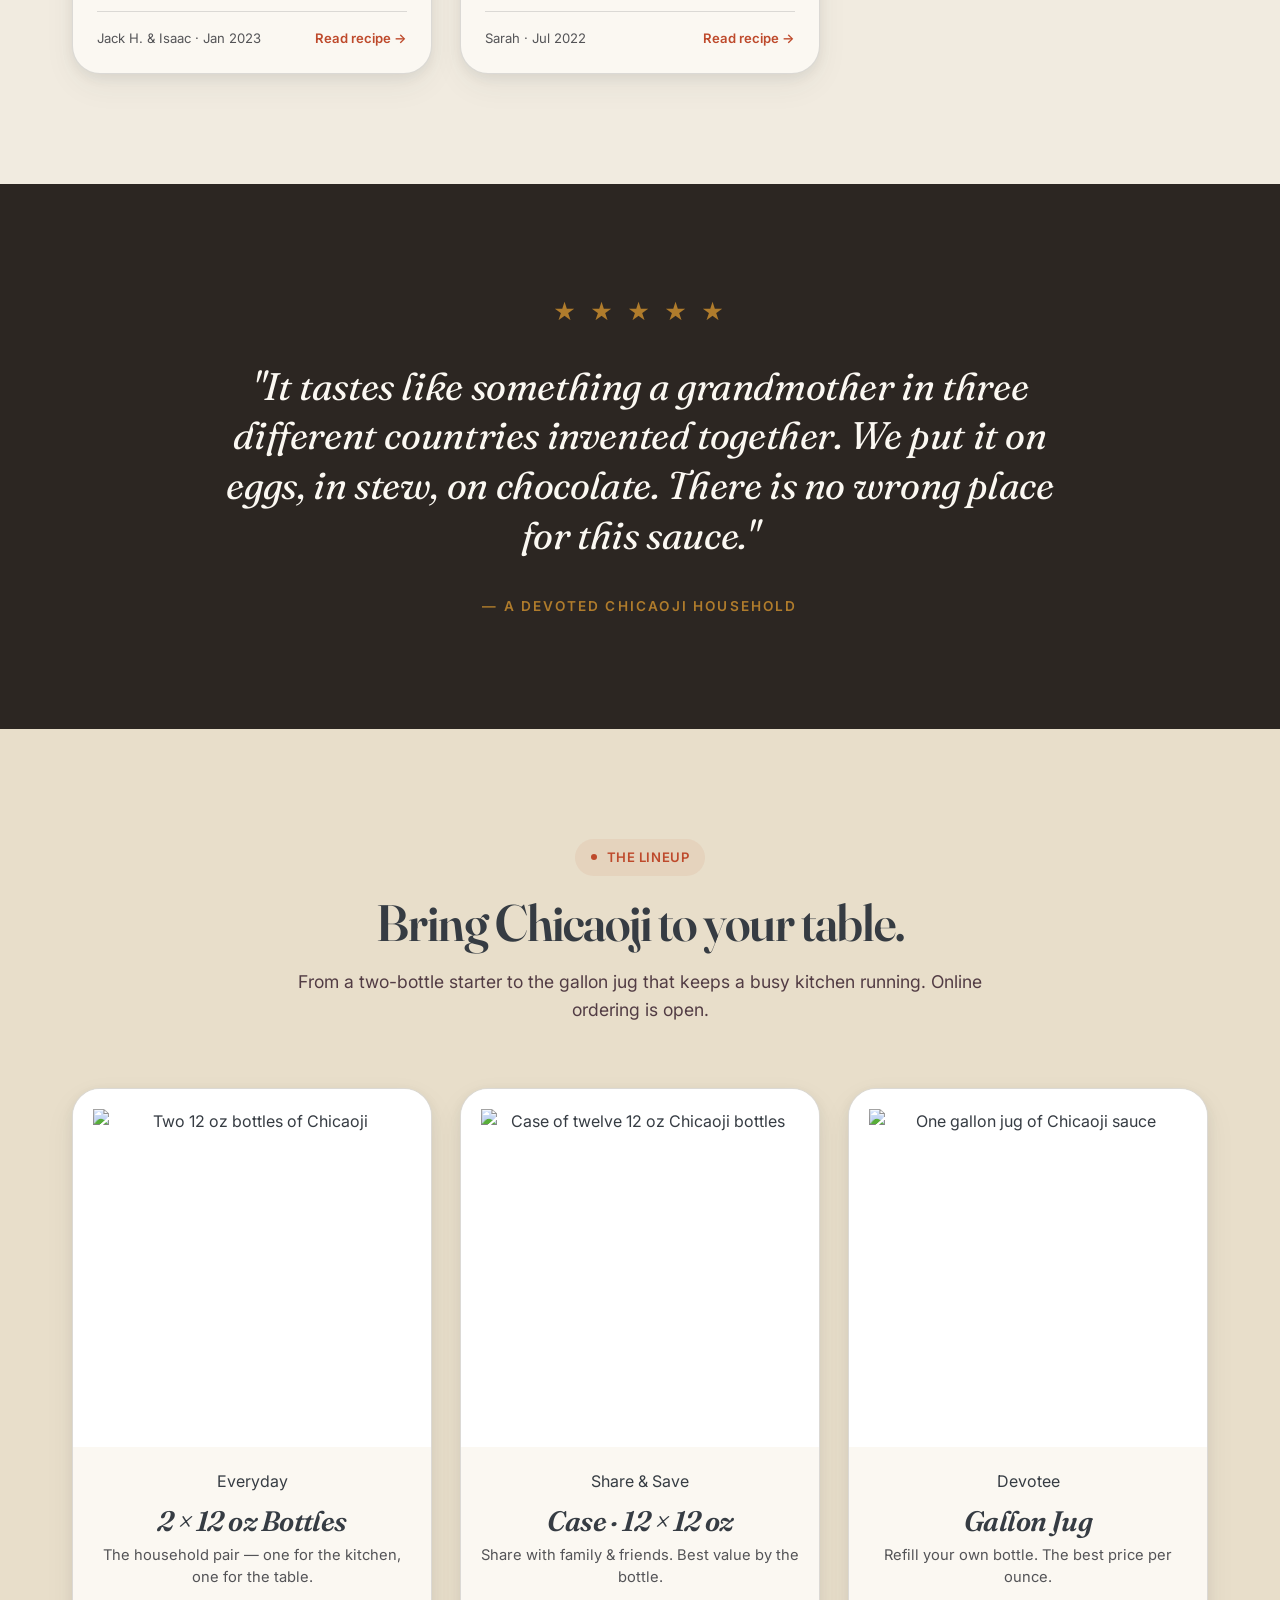
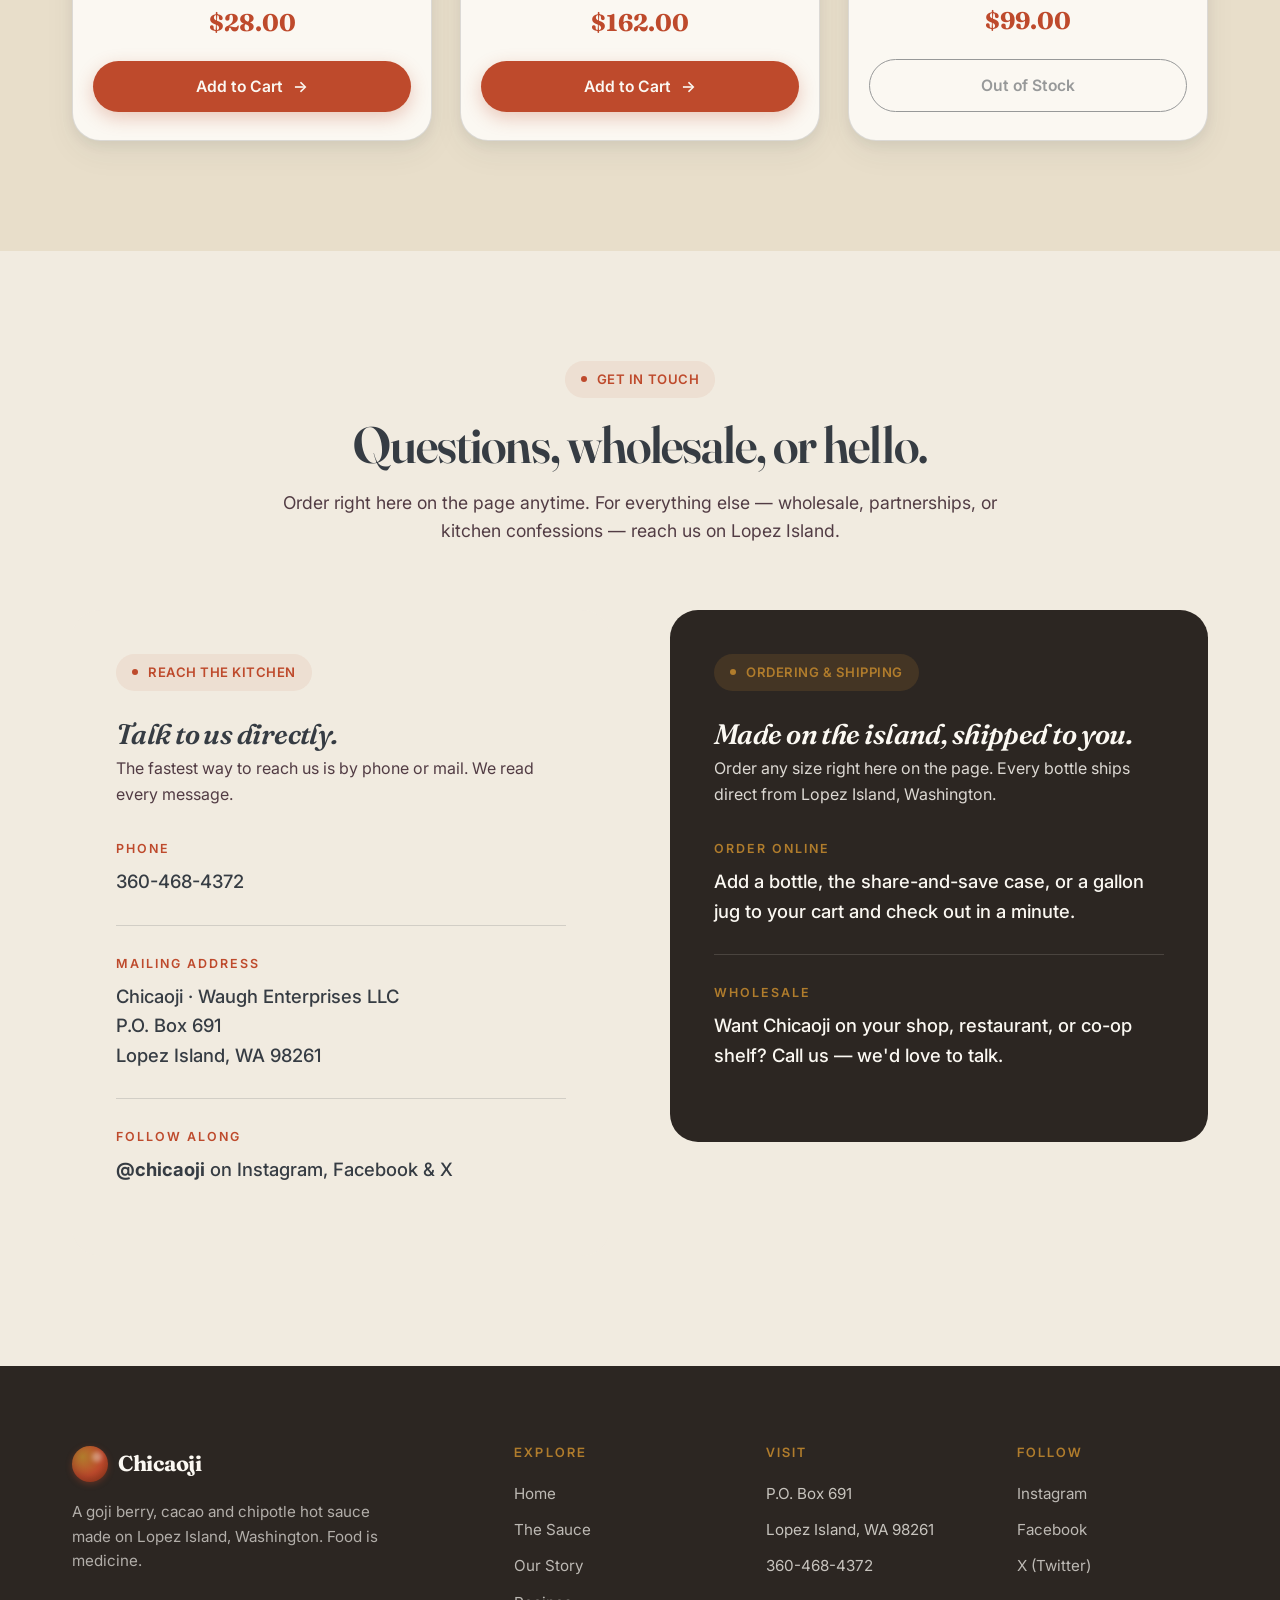
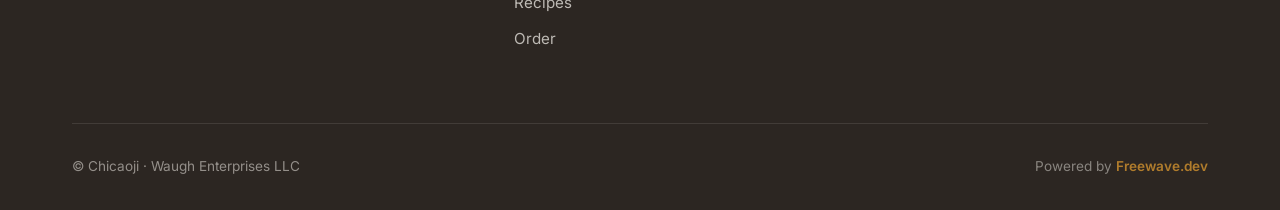
==== commit a3b01384: "Add 'From the Blog' recipe section (real posts/authors/excerpts from old site), wire into nav" ====
--- a/index.html
+++ b/index.html
@@ -19,7 +19,7 @@
     <ul class="nav-links">
       <li><a href="#sauce">The Sauce</a></li>
       <li><a href="#story">Our Story</a></li>
-      <li><a href="#use">How to Use</a></li>
+      <li><a href="#blog">Recipes</a></li>
       <li><a href="#contact">Contact</a></li>
     </ul>
     <a href="#buy" class="nav-cta">Order Now →</a>
@@ -208,6 +208,68 @@
   </div>
 </section>
 
+<section class="section" id="blog">
+  <div class="container">
+    <div class="section-head">
+      <span class="eyebrow"><span class="eyebrow-dot"></span>From the Blog</span>
+      <h2>Recipes from the Chicaoji kitchen.</h2>
+      <p>Real cooks, real plates. A few favorite ways people put Chicaoji to work — from weeknight salmon to (yes) chocolate pudding.</p>
+    </div>
+
+    <div class="blog-grid">
+      <a class="blog-card" href="https://chicaoji.com/chicaoji-glazed-salmon/" target="_blank" rel="noopener">
+        <div class="blog-thumb"><img src="https://media.freewave.dev/r7t7x5/images/unsplash-63261785c6fd.webp" alt="Chicaoji glazed salmon" loading="lazy"></div>
+        <div class="blog-body">
+          <span class="blog-tag">Main</span>
+          <h3>Chicaoji Glazed Salmon</h3>
+          <p class="blog-excerpt">A quick, easy way to get dinner on the table fast — salmon under a goji-cacao-chipotle glaze.</p>
+          <div class="blog-meta"><span>Jon P. · Feb 2023</span><span class="read">Read recipe →</span></div>
+        </div>
+      </a>
+
+      <a class="blog-card" href="https://chicaoji.com/chicaoji-viva-brownies/" target="_blank" rel="noopener">
+        <div class="blog-thumb"><img src="https://media.freewave.dev/r7t7x5/images/unsplash-61b16a66fe14.webp" alt="Chicaoji viva brownies" loading="lazy"></div>
+        <div class="blog-body">
+          <span class="blog-tag">Dessert</span>
+          <h3>Chicaoji Viva Brownies</h3>
+          <p class="blog-excerpt">Bitter chocolate, coconut butter, and a teaspoon of Chicaoji turn an ordinary brownie into something special.</p>
+          <div class="blog-meta"><span>Stephanie · Feb 2023</span><span class="read">Read recipe →</span></div>
+        </div>
+      </a>
+
+      <a class="blog-card" href="https://chicaoji.com/chicaoji-chocolate-pudding/" target="_blank" rel="noopener">
+        <div class="blog-thumb"><img src="https://media.freewave.dev/r7t7x5/images/pexels-d724f5ffb116.webp" alt="Chicaoji chocolate pudding" loading="lazy"></div>
+        <div class="blog-body">
+          <span class="blog-tag">Dessert</span>
+          <h3>Chicaoji Chocolate Pudding</h3>
+          <p class="blog-excerpt">"Sounds crazy, right? It's worth a try." A 20-minute dessert of cacao, maple, and Chicaoji.</p>
+          <div class="blog-meta"><span>Sarah · Jan 2023</span><span class="read">Read recipe →</span></div>
+        </div>
+      </a>
+
+      <a class="blog-card" href="https://chicaoji.com/jacks-chicaoji-stew/" target="_blank" rel="noopener">
+        <div class="blog-thumb"><img src="https://media.freewave.dev/r7t7x5/images/unsplash-7623f3cb3c1a.webp" alt="Jack's fiesta Chicaoji stew" loading="lazy"></div>
+        <div class="blog-body">
+          <span class="blog-tag">Main</span>
+          <h3>Jack's Fiesta Vegetarian Stew</h3>
+          <p class="blog-excerpt">A weekly-stew project gone spicy — a fiesta of fresh peppers and, of course, Chicaoji.</p>
+          <div class="blog-meta"><span>Jack H. &amp; Isaac · Jan 2023</span><span class="read">Read recipe →</span></div>
+        </div>
+      </a>
+
+      <a class="blog-card" href="https://chicaoji.com/jons-chicaoji-hummus/" target="_blank" rel="noopener">
+        <div class="blog-thumb"><img src="https://media.freewave.dev/r7t7x5/images/pexels-1d9955d50919.webp" alt="Jon's Chicaoji hummus" loading="lazy"></div>
+        <div class="blog-body">
+          <span class="blog-tag">Snack</span>
+          <h3>Jon's Chicaoji Hummus</h3>
+          <p class="blog-excerpt">Homemade hummus with a kick — garbanzos blended smooth with sesame oil and Chicaoji to taste.</p>
+          <div class="blog-meta"><span>Sarah · Jul 2022</span><span class="read">Read recipe →</span></div>
+        </div>
+      </a>
+    </div>
+  </div>
+</section>
+
 <section class="section section-dark">
   <div class="container">
     <div class="testimonial">
@@ -337,6 +399,7 @@
           <li><a href="#top">Home</a></li>
           <li><a href="#sauce">The Sauce</a></li>
           <li><a href="#story">Our Story</a></li>
+          <li><a href="#blog">Recipes</a></li>
           <li><a href="#buy">Order</a></li>
         </ul>
       </div>
--- a/styles.css
+++ b/styles.css
@@ -1340,3 +1340,34 @@
 /* ── Section rhythm: alternating warm bands so the page isn't one flat tan field ── */
 .section-light { background: #FCF9F4; }   /* bright near-white — airy, text/visual sections */
 .section-sand  { background: #E8DECA; }   /* deeper warm sand — makes light cards pop more */
+
+/* ── From the Blog (recipe posts) ── */
+.blog-grid { display: grid; grid-template-columns: repeat(3, 1fr); gap: 28px; }
+.blog-card {
+  background: var(--cream);
+  border: 1px solid var(--line);
+  border-radius: var(--radius-lg);
+  overflow: hidden;
+  box-shadow: var(--shadow-md);
+  transition: transform .4s ease, box-shadow .4s ease;
+  display: flex; flex-direction: column;
+  color: var(--ink);
+}
+.blog-card:hover { transform: translateY(-6px); box-shadow: var(--shadow-lg); }
+.blog-thumb { aspect-ratio: 16 / 10; overflow: hidden; }
+.blog-thumb img { width: 100%; height: 100%; object-fit: cover; transition: transform .6s ease; }
+.blog-card:hover .blog-thumb img { transform: scale(1.06); }
+.blog-body { padding: 24px; display: flex; flex-direction: column; flex: 1; }
+.blog-tag { font-size: .72rem; font-weight: 700; letter-spacing: .12em; text-transform: uppercase; color: var(--chipotle); margin-bottom: 10px; }
+.blog-card h3 { font-family: var(--serif); font-style: italic; margin-bottom: 10px; }
+.blog-excerpt { color: var(--muted); font-size: .95rem; line-height: 1.55; flex: 1; }
+.blog-meta {
+  margin-top: 18px; padding-top: 16px;
+  border-top: 1px solid var(--line);
+  font-size: .82rem; color: var(--muted);
+  display: flex; justify-content: space-between; align-items: center; gap: 12px;
+}
+.blog-meta .read { color: var(--chipotle); font-weight: 600; white-space: nowrap; }
+.blog-card:hover .blog-meta .read { text-decoration: underline; }
+@media (max-width: 900px) { .blog-grid { grid-template-columns: 1fr 1fr; } }
+@media (max-width: 600px) { .blog-grid { grid-template-columns: 1fr; } }
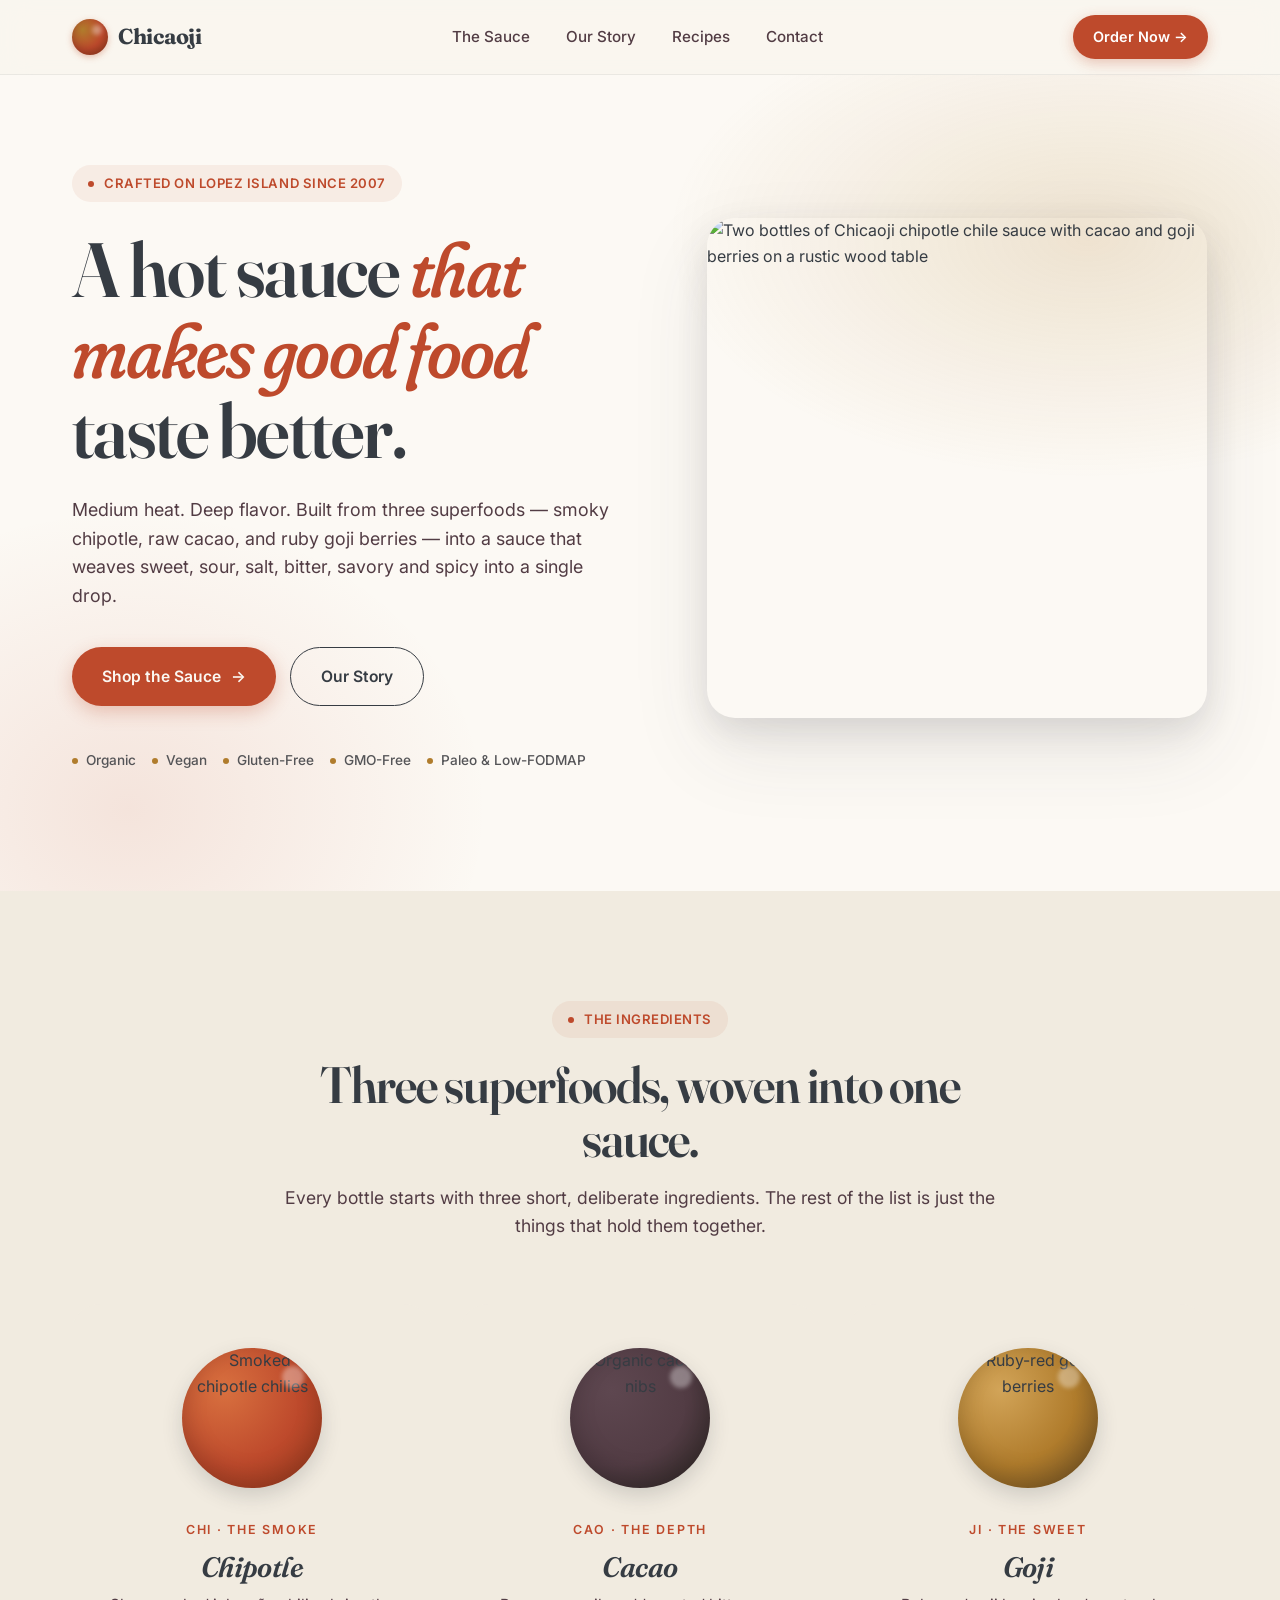
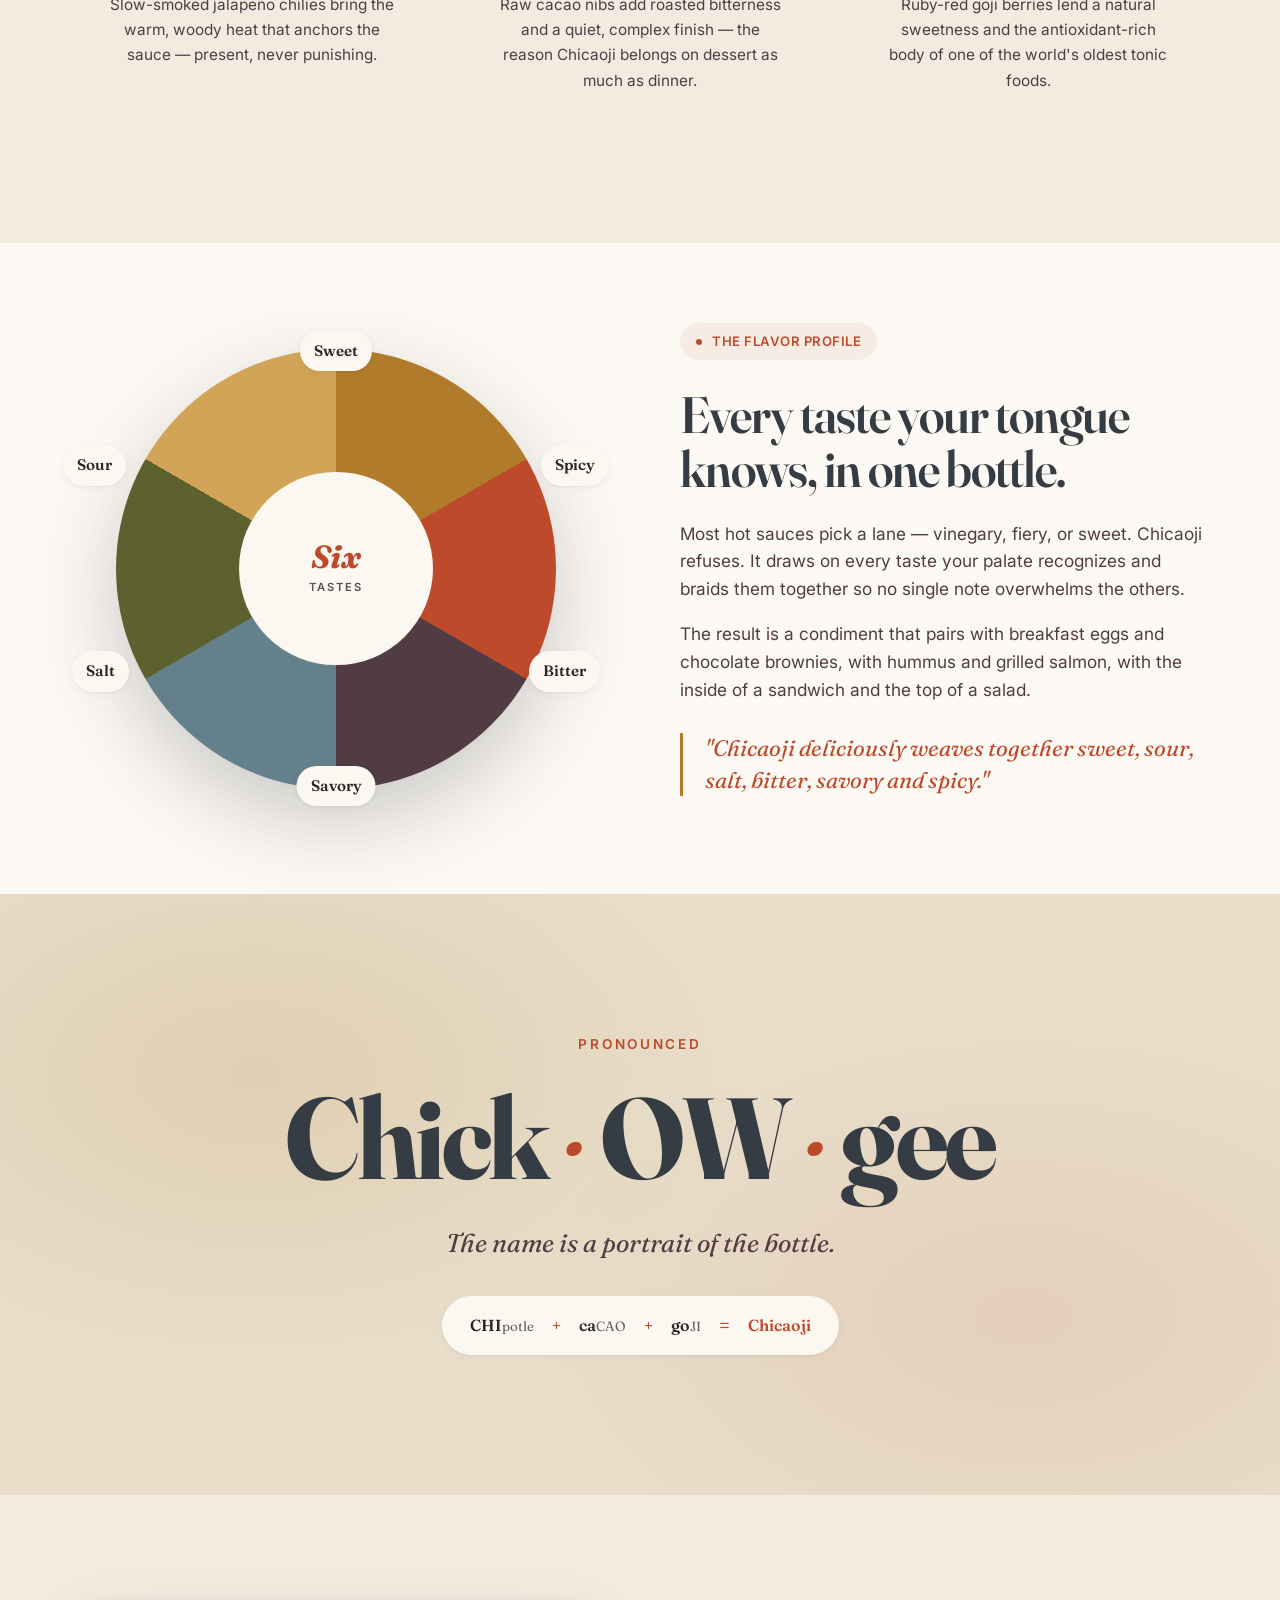
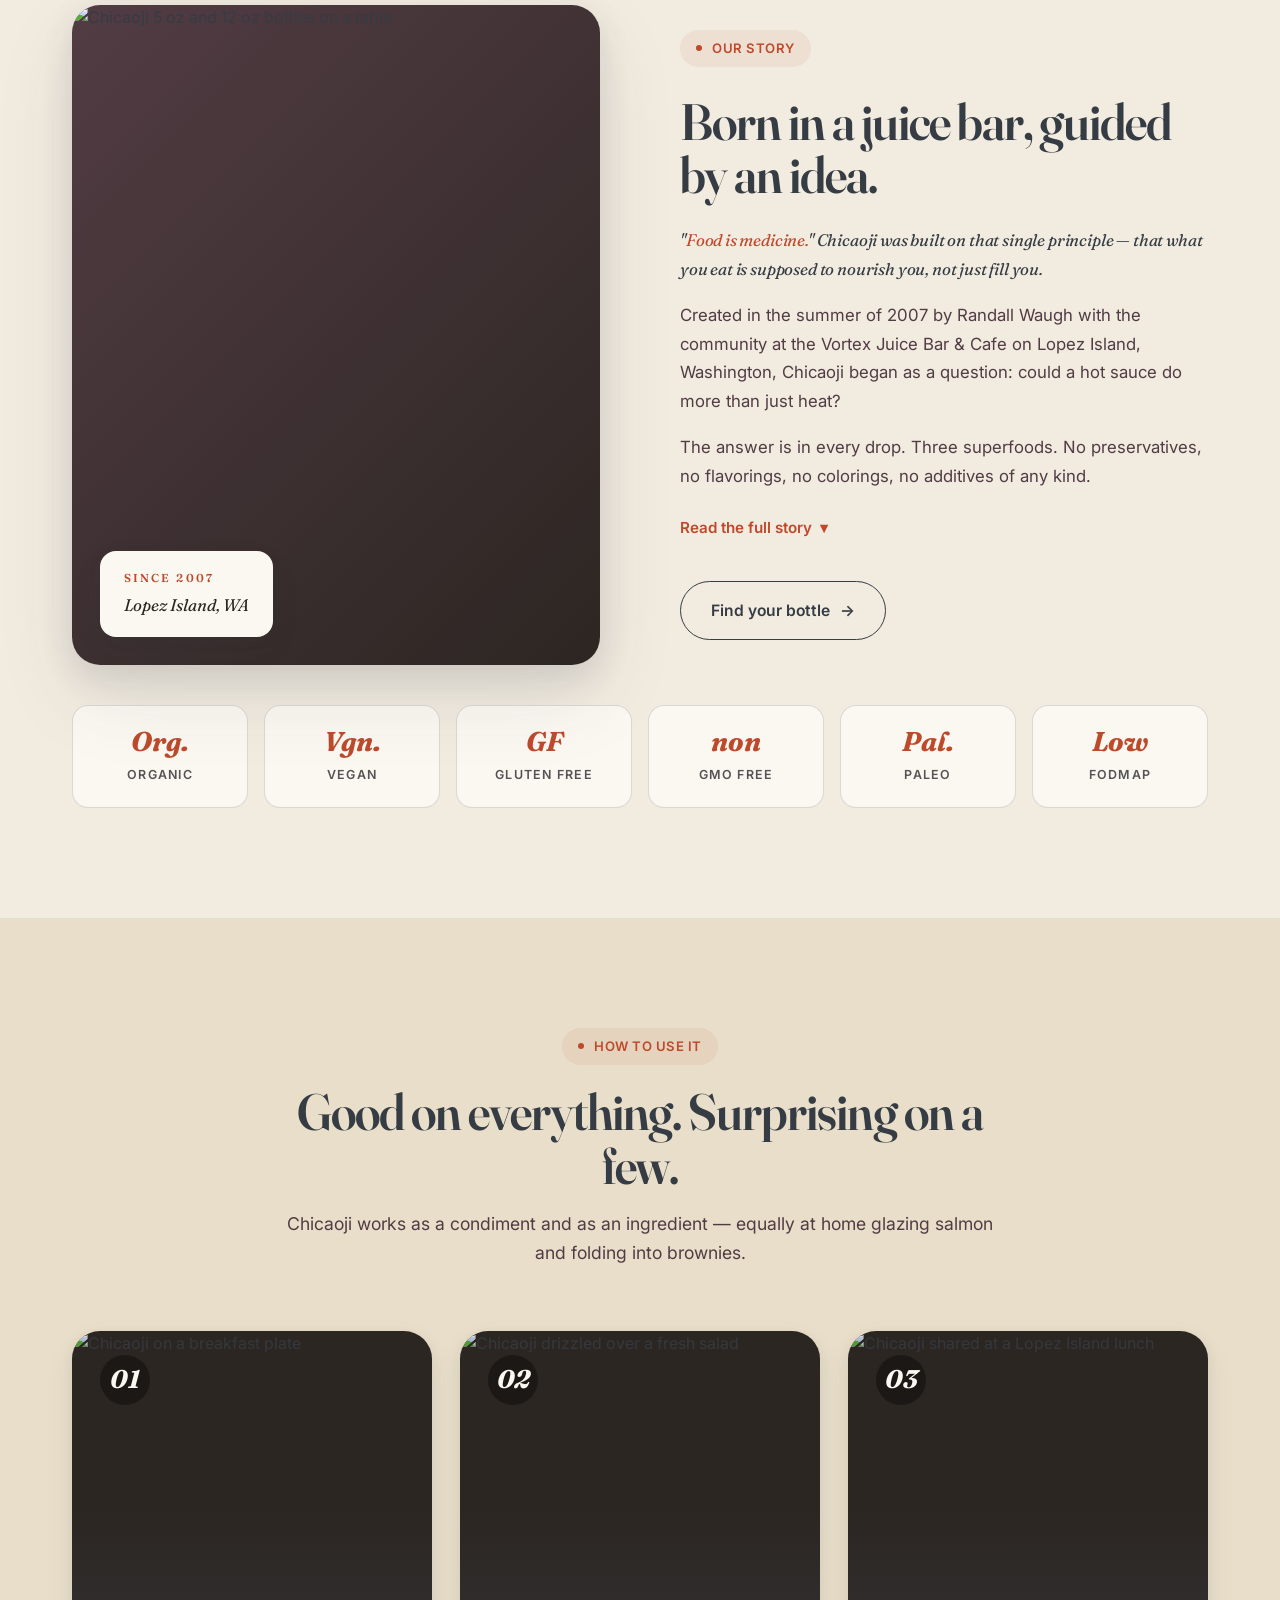
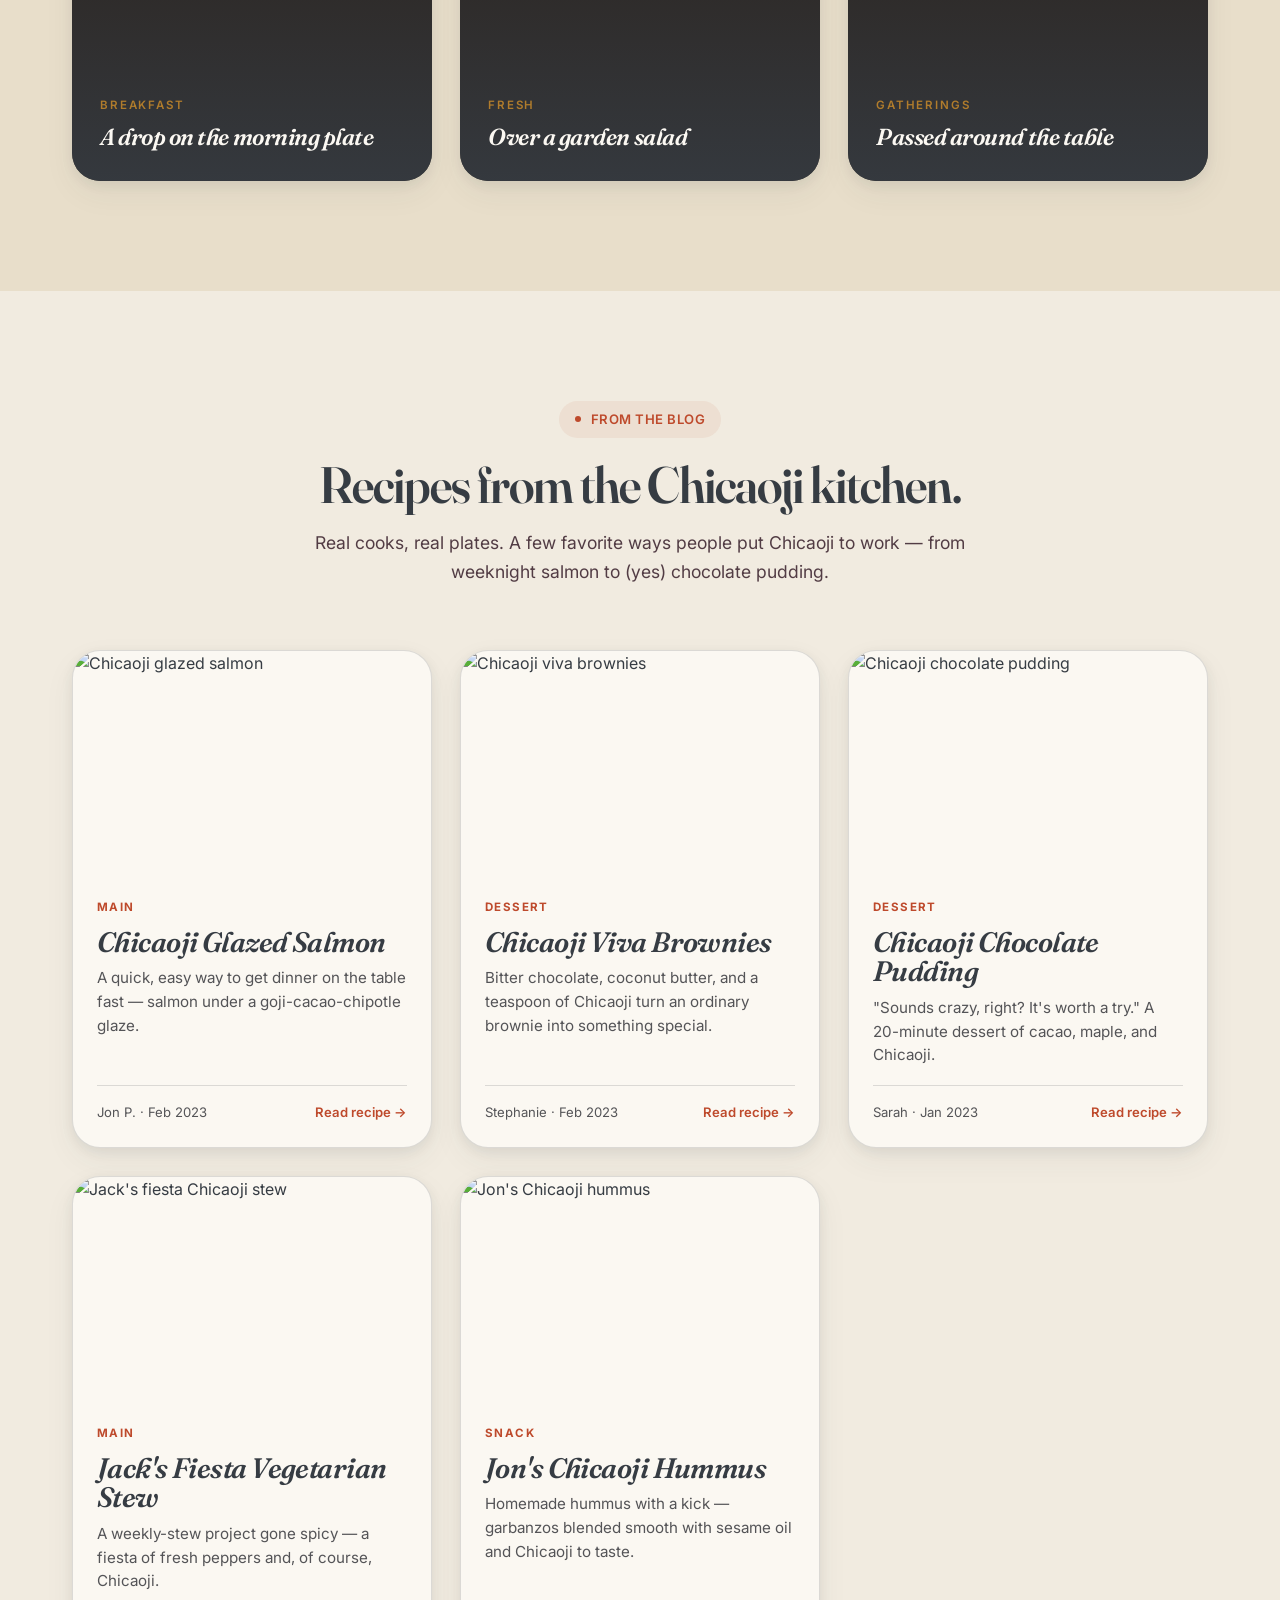
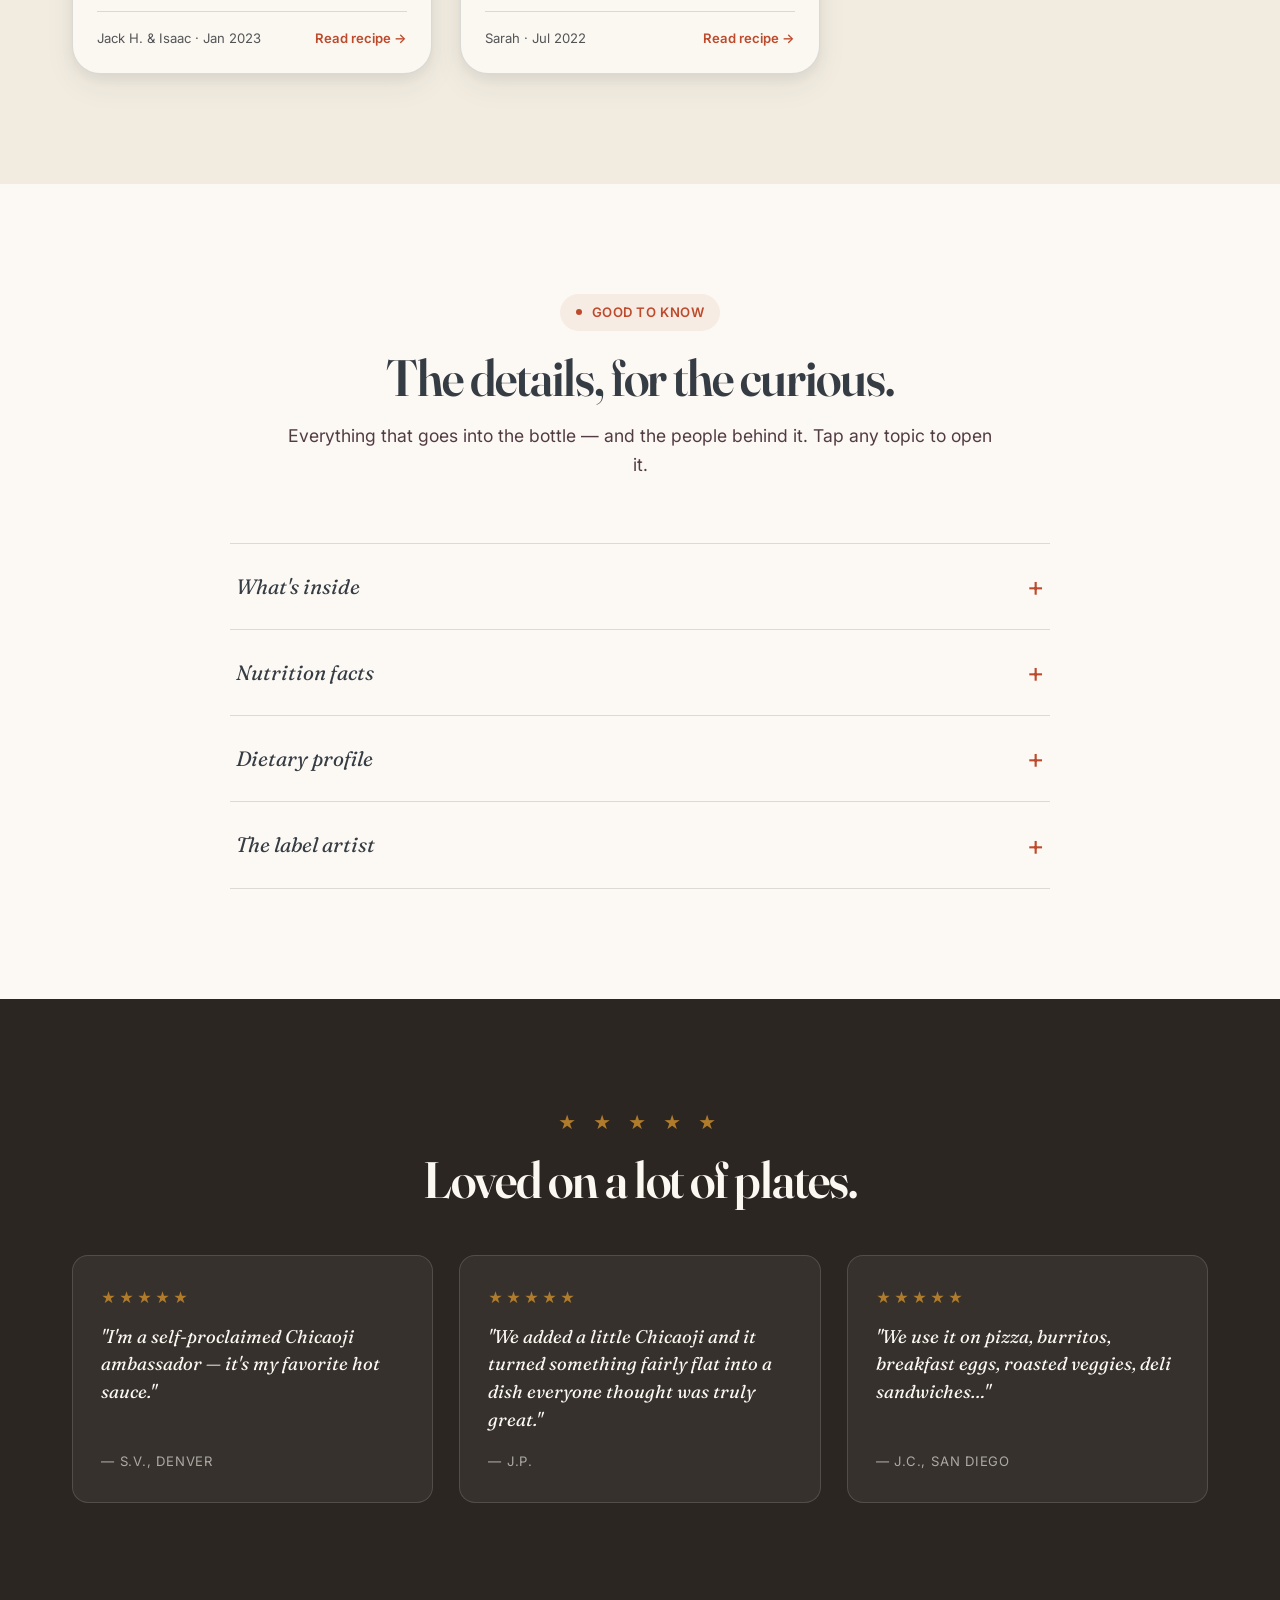
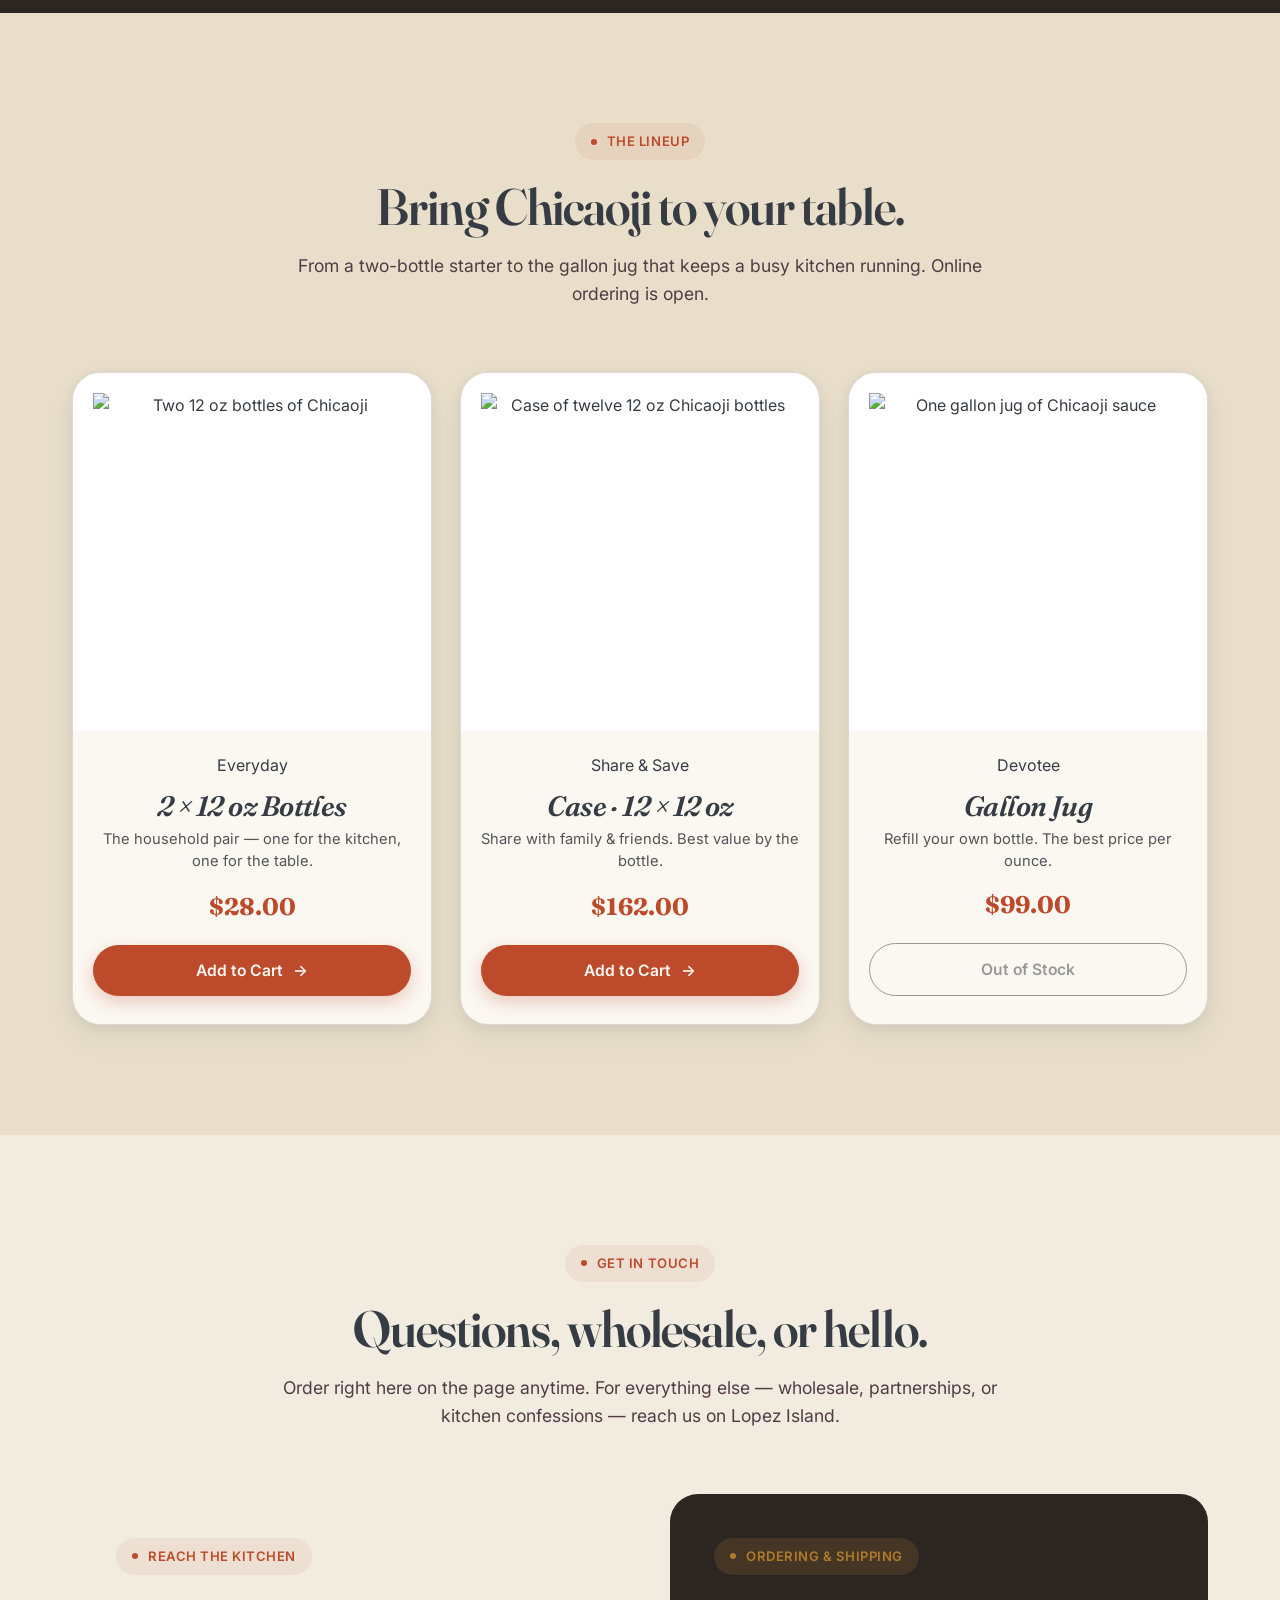
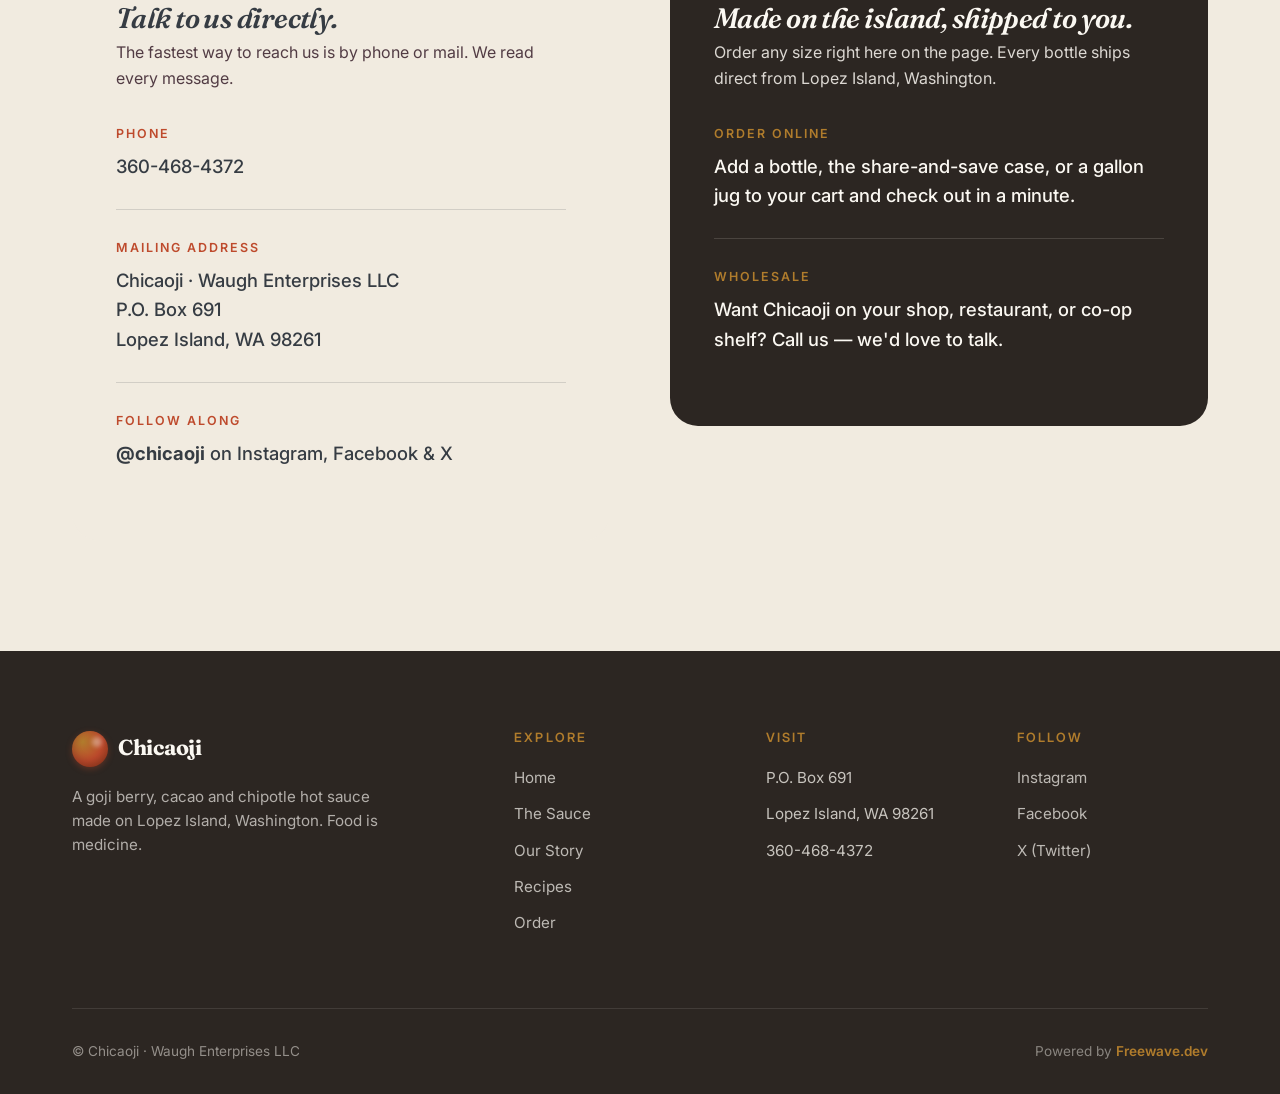
==== commit 1ea3aef6: "Tuck deep content into progressive disclosure: full-story expander, 'Good to Know' accordion (ingred" ====
--- a/index.html
+++ b/index.html
@@ -154,6 +154,15 @@
         <p class="story-quote">"<span class="em">Food is medicine.</span>" Chicaoji was built on that single principle — that what you eat is supposed to nourish you, not just fill you.</p>
         <p>Created in the summer of 2007 by Randall Waugh with the community at the Vortex Juice Bar &amp; Cafe on Lopez Island, Washington, Chicaoji began as a question: could a hot sauce do more than just heat?</p>
         <p>The answer is in every drop. Three superfoods. No preservatives, no flavorings, no colorings, no additives of any kind.</p>
+
+        <details class="disclose">
+          <summary>Read the full story</summary>
+          <div class="disclose-body">
+            <p>It came together one summer on a small island in the Salish Sea, in a juice bar that took "food is medicine" seriously. The brief was simple: make a hot sauce that nourishes, choose ingredients that earn their place, and add nothing that doesn't belong.</p>
+            <p>Chicaoji is still made on Lopez Island — one of the San Juans off the northwest corner of Washington — exactly the way it was in 2007. Three superfoods, a vinegar base, a kiss of organic maple syrup, a pinch of Celtic Sea Salt, and nothing else.</p>
+          </div>
+        </details>
+
         <a href="#buy" class="btn btn-ghost" style="margin-top:14px;">Find your bottle <span class="btn-arrow">→</span></a>
       </div>
     </div>
@@ -270,12 +279,80 @@
   </div>
 </section>
 
+<section class="section section-light" id="details">
+  <div class="container">
+    <div class="section-head">
+      <span class="eyebrow"><span class="eyebrow-dot"></span>Good to Know</span>
+      <h2>The details, for the curious.</h2>
+      <p>Everything that goes into the bottle — and the people behind it. Tap any topic to open it.</p>
+    </div>
+
+    <div class="accordion">
+      <details class="acc">
+        <summary>What's inside</summary>
+        <div class="acc-body">
+          <p>In descending order by weight: apple cider vinegar, water, goji berries, chipotles (smoked jalapeño chilies), organic maple syrup from the Maple Valley Cooperative, Celtic Sea Salt®, and cacao nibs.</p>
+          <p>That's the whole list — no preservatives, no flavorings, no colorings, and no additives of any kind.</p>
+        </div>
+      </details>
+
+      <details class="acc">
+        <summary>Nutrition facts</summary>
+        <div class="acc-body">
+          <dl class="nutri">
+            <dt>Serving size</dt><dd>1 Tbsp (15 ml)</dd>
+            <dt>Calories</dt><dd>15</dd>
+            <dt>Total Fat</dt><dd>0g (0% DV)</dd>
+            <dt>Sodium</dt><dd>260mg (11% DV)</dd>
+            <dt>Total Carbohydrate</dt><dd>3g (1% DV)</dd>
+            <dt>Sugars</dt><dd>1g</dd>
+            <dt>Protein</dt><dd>0g</dd>
+            <dt>Vitamin A</dt><dd>4% DV</dd>
+          </dl>
+          <p>A 5 oz bottle holds about 9 servings; a 12 oz bottle about 22. Percent daily values are based on a 2,000-calorie diet.</p>
+        </div>
+      </details>
+
+      <details class="acc">
+        <summary>Dietary profile</summary>
+        <div class="acc-body">
+          <p>Chicaoji is certified organic, vegan, and gluten-free, with GMO-free sourcing, and it's friendly to both paleo and low-FODMAP diets — designed to be welcome at any table.</p>
+        </div>
+      </details>
+
+      <details class="acc">
+        <summary>The label artist</summary>
+        <div class="acc-body">
+          <p>The Chicaoji label was designed by artist <strong>Brenna Jael Nies</strong>, who created the signature "drop" logo and a Meso-American glyph that weaves in each ingredient of the sauce.</p>
+          <p>It's a nod to her work in Central American art and to the spirit behind the brand: "a Gathering of the Healing Tribes — many gathered as one."</p>
+        </div>
+      </details>
+    </div>
+  </div>
+</section>
+
 <section class="section section-dark">
   <div class="container">
-    <div class="testimonial">
+    <div class="testimonial-head">
       <div class="stars">★ ★ ★ ★ ★</div>
-      <blockquote>"It tastes like something a grandmother in three different countries invented together. We put it on eggs, in stew, on chocolate. There is no wrong place for this sauce."</blockquote>
-      <cite>— A devoted Chicaoji household</cite>
+      <h2>Loved on a lot of plates.</h2>
+    </div>
+    <div class="testimonial-grid">
+      <figure class="tcard">
+        <div class="stars">★★★★★</div>
+        <blockquote>"I'm a self-proclaimed Chicaoji ambassador — it's my favorite hot sauce."</blockquote>
+        <figcaption>— S.V., Denver</figcaption>
+      </figure>
+      <figure class="tcard">
+        <div class="stars">★★★★★</div>
+        <blockquote>"We added a little Chicaoji and it turned something fairly flat into a dish everyone thought was truly great."</blockquote>
+        <figcaption>— J.P.</figcaption>
+      </figure>
+      <figure class="tcard">
+        <div class="stars">★★★★★</div>
+        <blockquote>"We use it on pizza, burritos, breakfast eggs, roasted veggies, deli sandwiches…"</blockquote>
+        <figcaption>— J.C., San Diego</figcaption>
+      </figure>
     </div>
   </div>
 </section>
--- a/styles.css
+++ b/styles.css
@@ -1371,3 +1371,52 @@
 .blog-card:hover .blog-meta .read { text-decoration: underline; }
 @media (max-width: 900px) { .blog-grid { grid-template-columns: 1fr 1fr; } }
 @media (max-width: 600px) { .blog-grid { grid-template-columns: 1fr; } }
+
+/* ── Progressive disclosure: "read more" expander + accordion (keeps depth off the scroll) ── */
+.disclose { margin: 6px 0 18px; }
+.disclose > summary {
+  list-style: none; cursor: pointer; display: inline-flex; align-items: center; gap: 8px;
+  color: var(--chipotle); font-weight: 600; font-size: .95rem; padding: 8px 0;
+}
+.disclose > summary::-webkit-details-marker { display: none; }
+.disclose > summary::after { content: "\25be"; transition: transform .3s ease; }
+.disclose[open] > summary::after { transform: rotate(180deg); }
+.disclose-body { padding-top: 6px; }
+.disclose-body p { margin-bottom: 12px; }
+
+.accordion { max-width: 820px; margin: 0 auto; border-top: 1px solid var(--line); }
+.acc { border-bottom: 1px solid var(--line); }
+.acc > summary {
+  list-style: none; cursor: pointer;
+  display: flex; align-items: center; justify-content: space-between; gap: 16px;
+  padding: 26px 6px;
+  font-family: var(--serif); font-style: italic; font-size: 1.3rem; color: var(--ink);
+  transition: color .2s ease;
+}
+.acc > summary:hover { color: var(--chipotle); }
+.acc > summary::-webkit-details-marker { display: none; }
+.acc > summary::after {
+  content: "+"; font-family: var(--sans); font-style: normal; font-size: 1.7rem;
+  color: var(--chipotle); line-height: 1; transition: transform .3s ease;
+}
+.acc[open] > summary::after { content: "\2013"; }
+.acc-body { padding: 0 6px 30px; color: var(--ink-soft); line-height: 1.7; max-width: 72ch; }
+.acc-body p { margin-bottom: 12px; }
+.nutri { display: grid; grid-template-columns: 1fr auto; gap: 9px 24px; max-width: 380px; margin-bottom: 16px; }
+.nutri dt { color: var(--ink); font-weight: 500; }
+.nutri dd { color: var(--muted); text-align: right; }
+
+/* ── Testimonials grid (social proof, no JS) ── */
+.testimonial-head { text-align: center; margin-bottom: 48px; }
+.testimonial-head .stars { color: var(--goji); letter-spacing: 6px; font-size: 1.1rem; margin-bottom: 16px; }
+.testimonial-grid { display: grid; grid-template-columns: repeat(3, 1fr); gap: 26px; }
+.tcard {
+  background: rgba(251, 248, 242, 0.05);
+  border: 1px solid rgba(251, 248, 242, 0.14);
+  border-radius: var(--radius); padding: 30px 28px;
+  display: flex; flex-direction: column;
+}
+.tcard .stars { color: var(--goji); letter-spacing: 3px; font-size: .9rem; margin-bottom: 14px; }
+.tcard blockquote { font-family: var(--serif); font-style: italic; font-size: 1.15rem; line-height: 1.5; color: var(--cream); margin-bottom: 18px; flex: 1; }
+.tcard figcaption { color: rgba(251, 248, 242, 0.6); font-size: .82rem; letter-spacing: .06em; text-transform: uppercase; }
+@media (max-width: 860px) { .testimonial-grid { grid-template-columns: 1fr; max-width: 520px; margin: 0 auto; } }
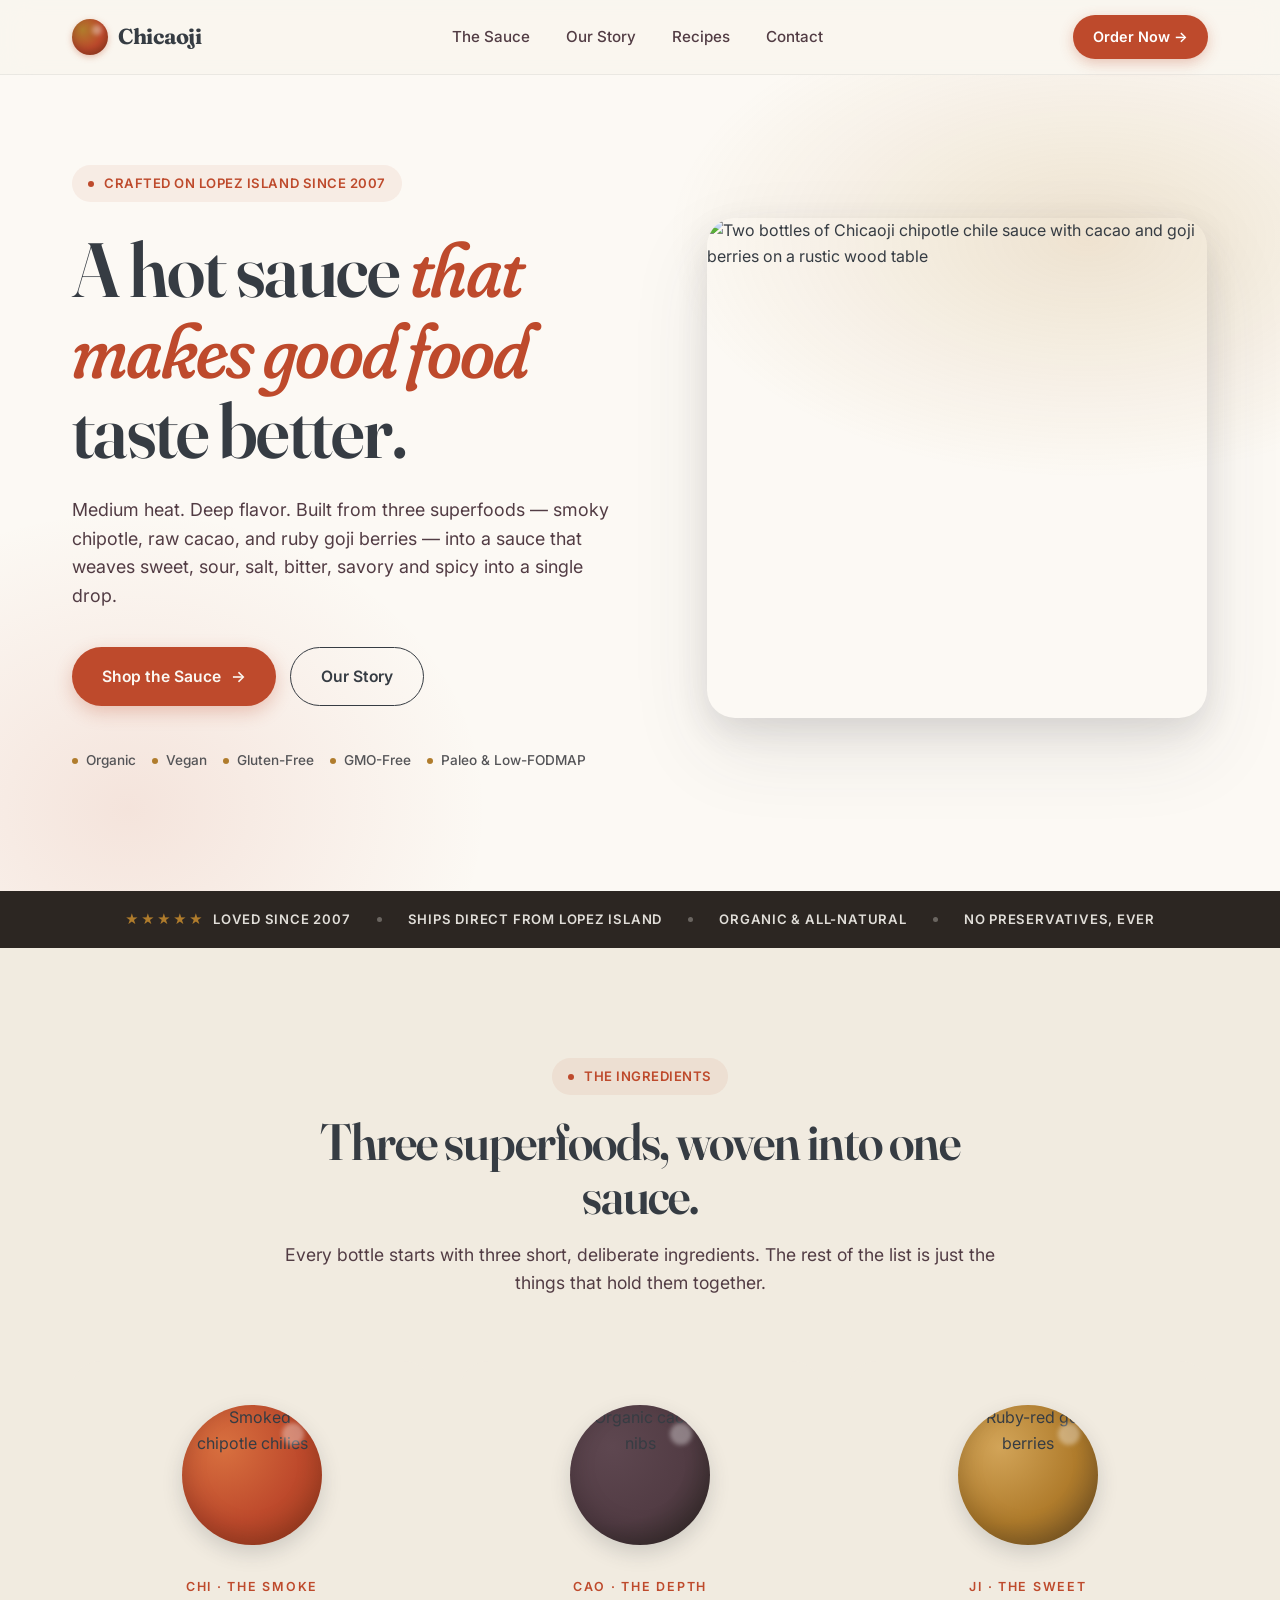
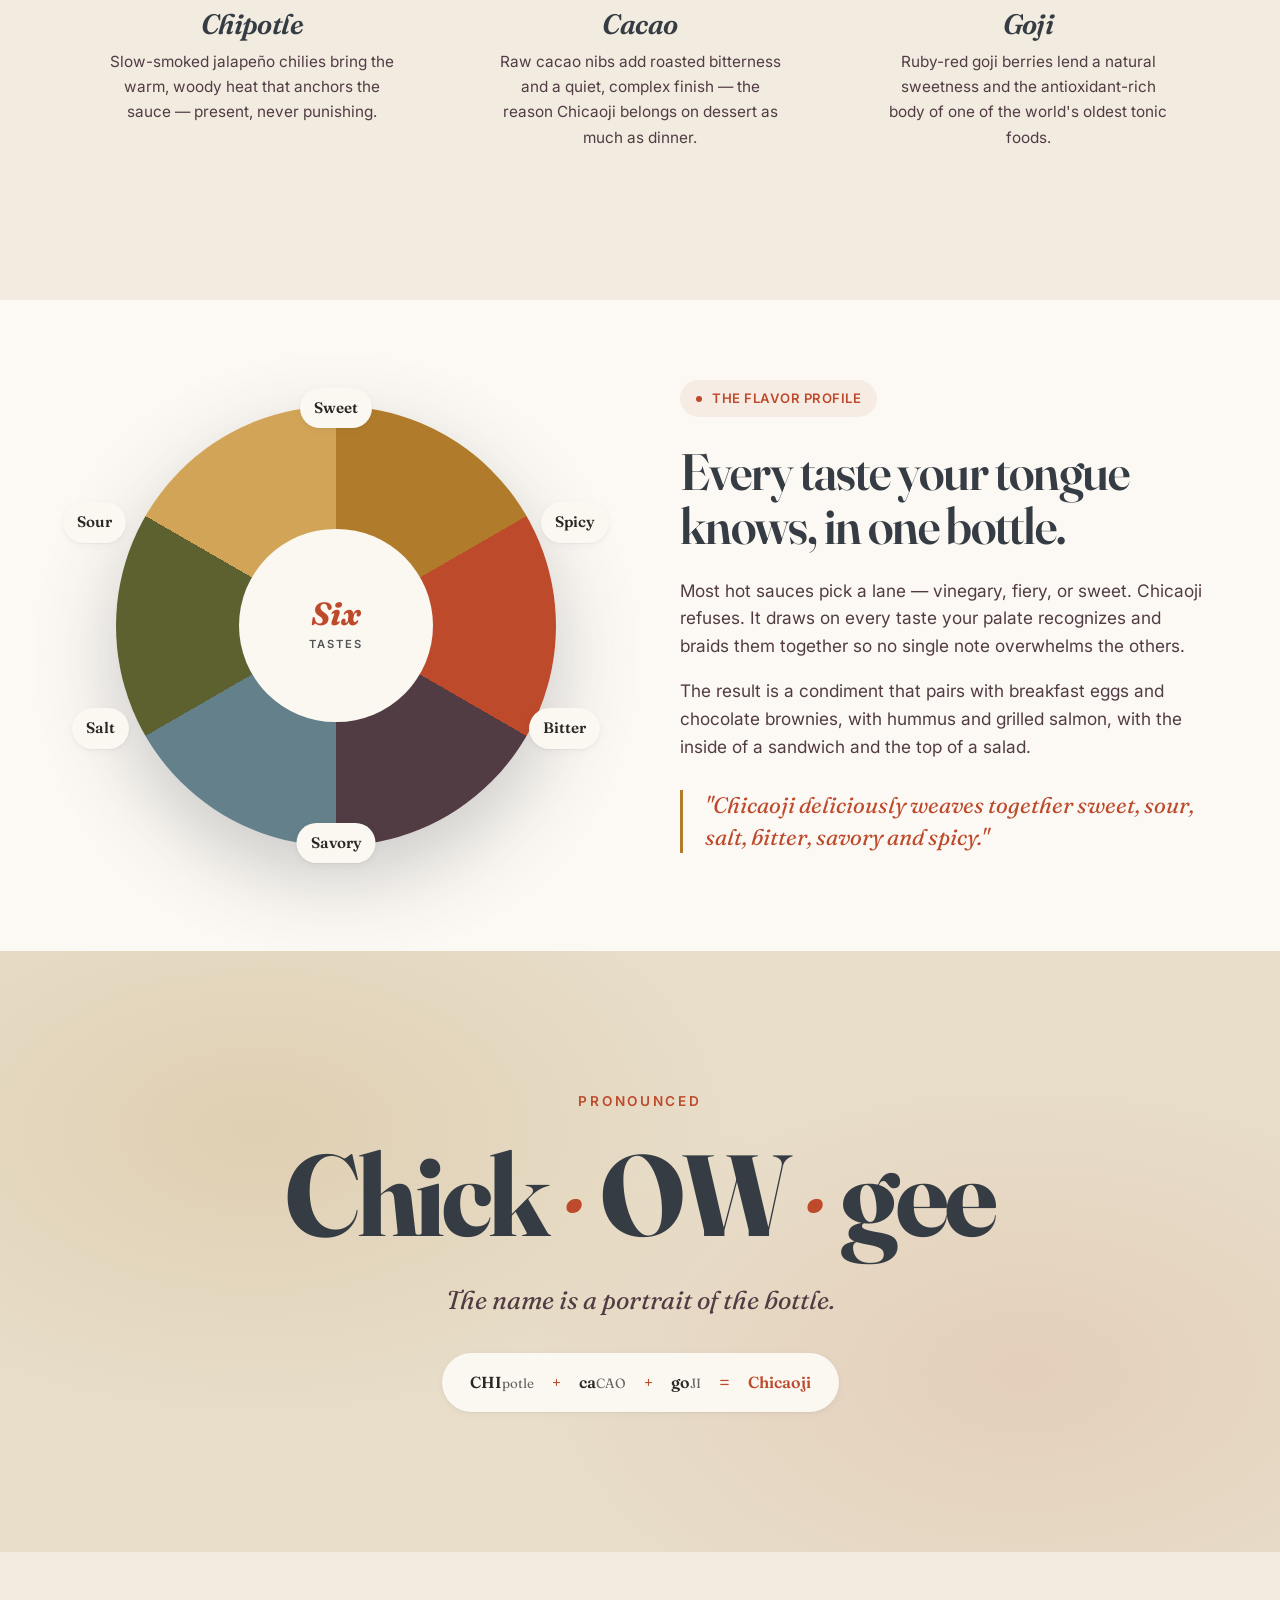
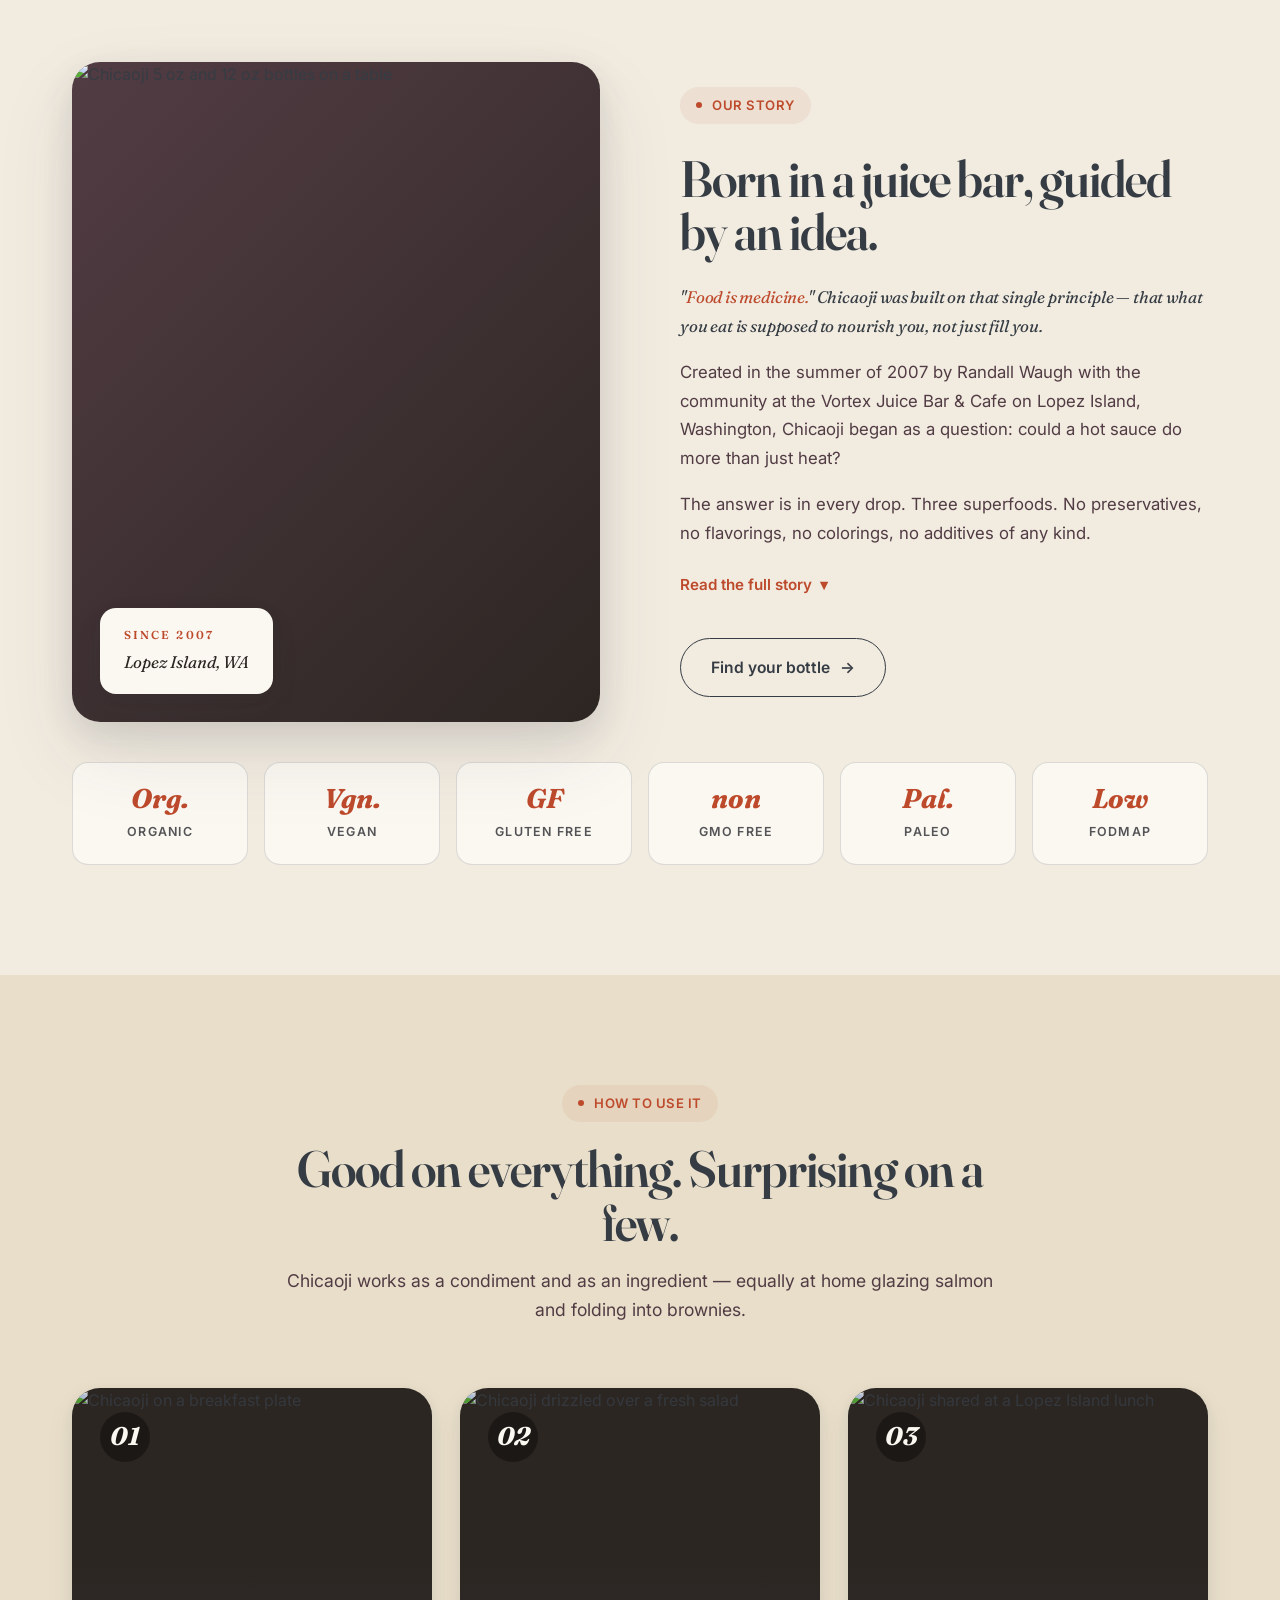
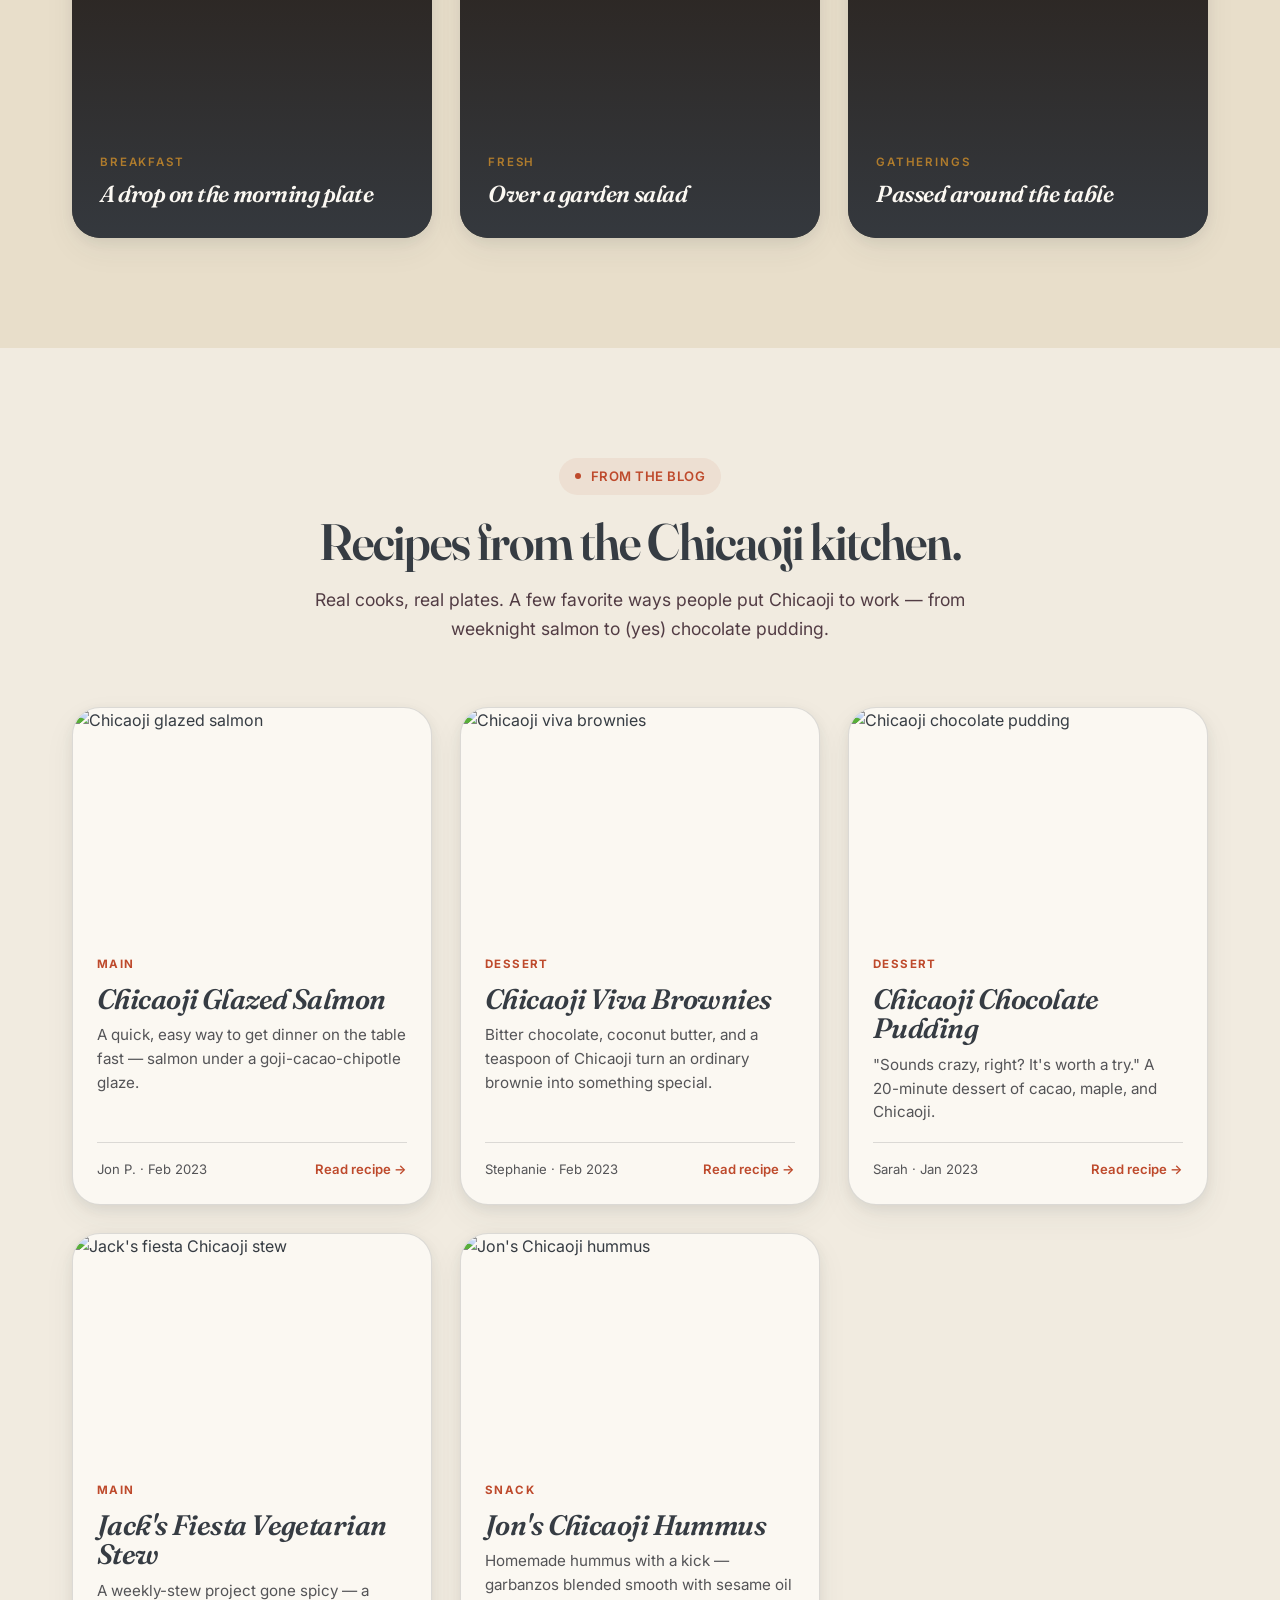
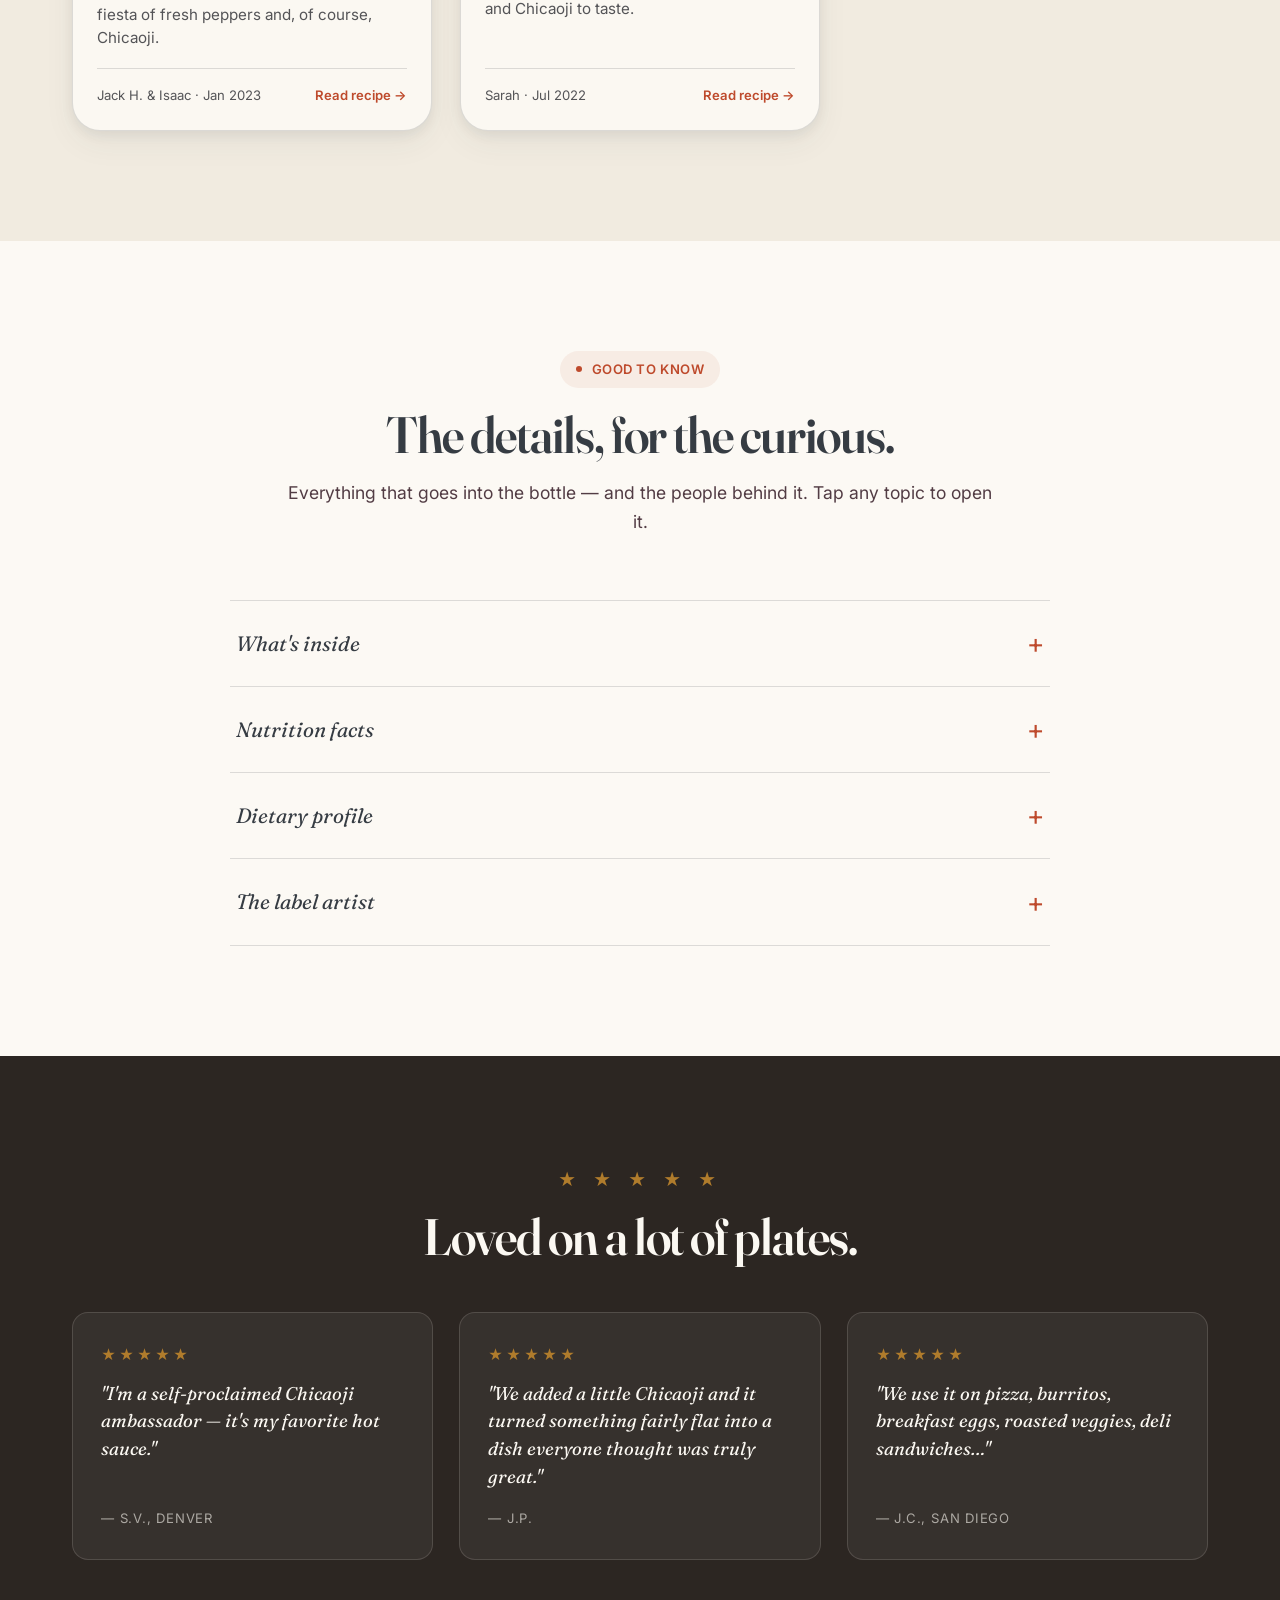
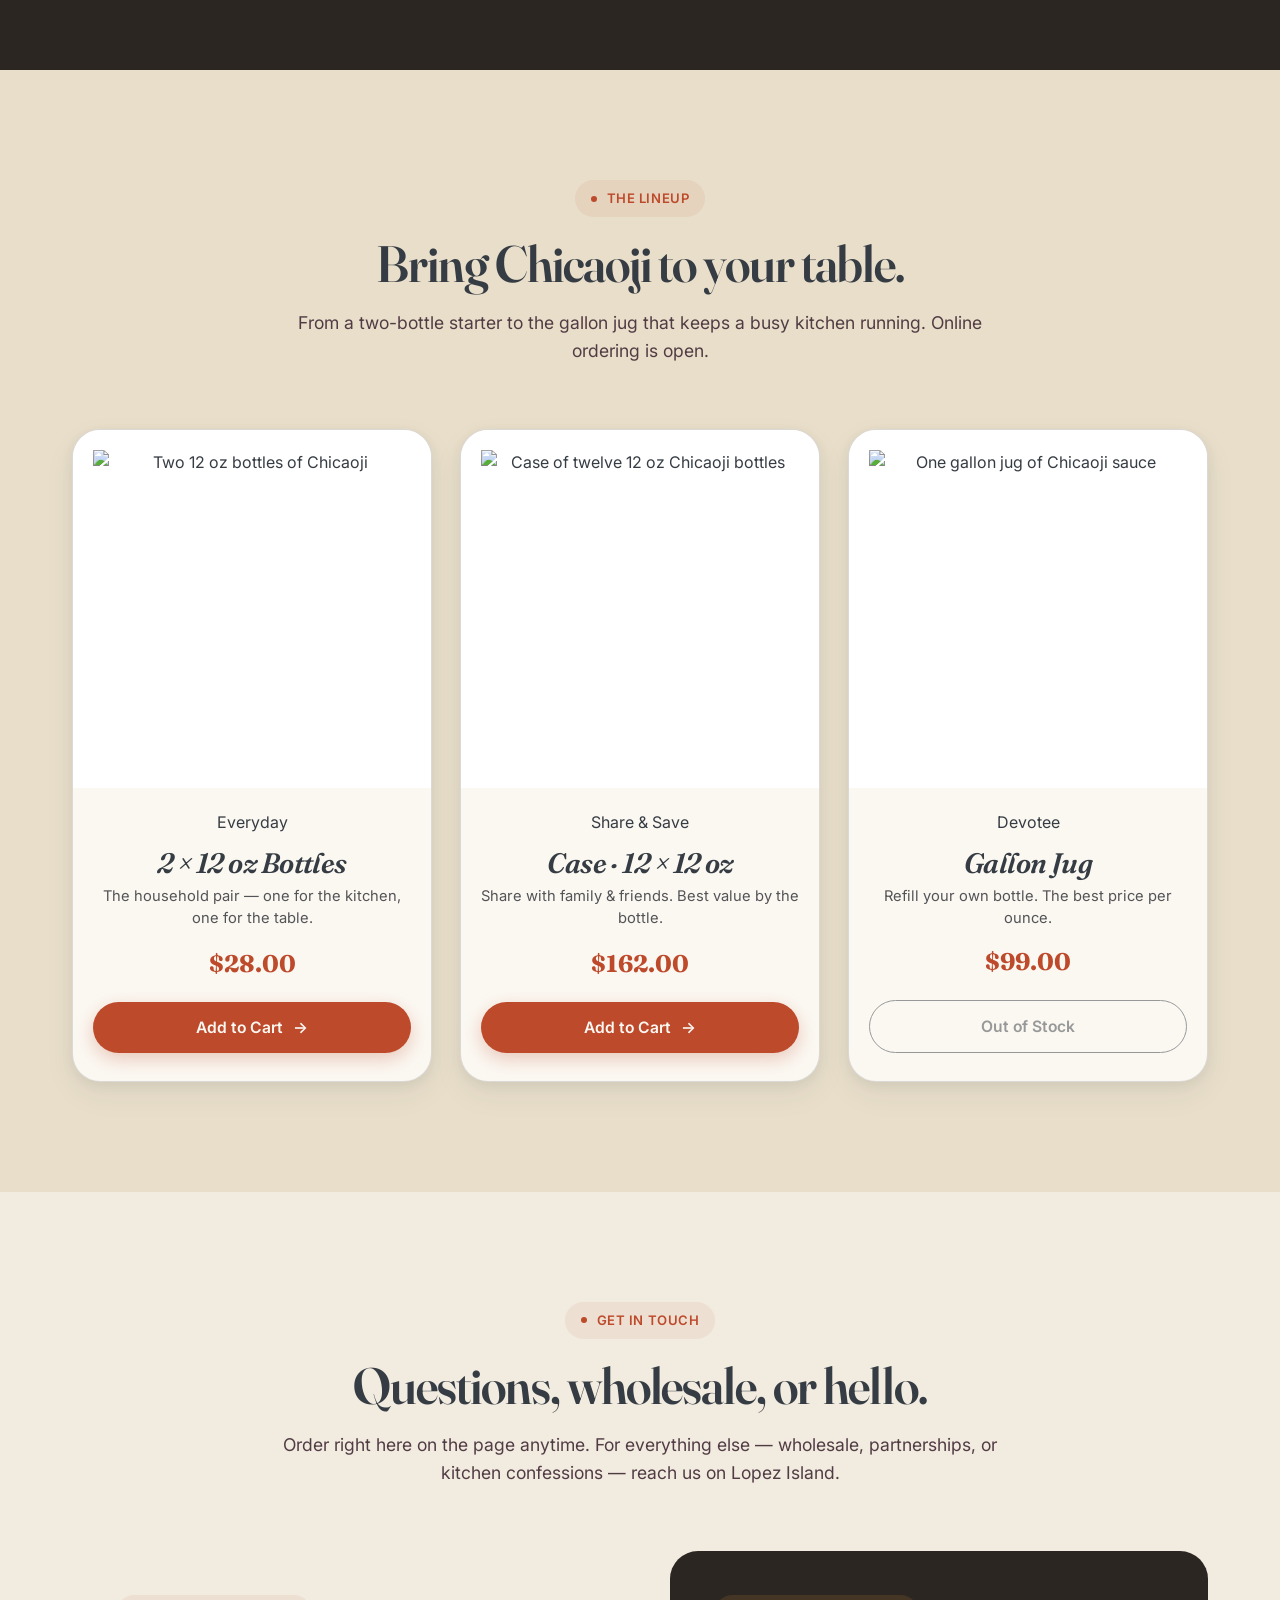
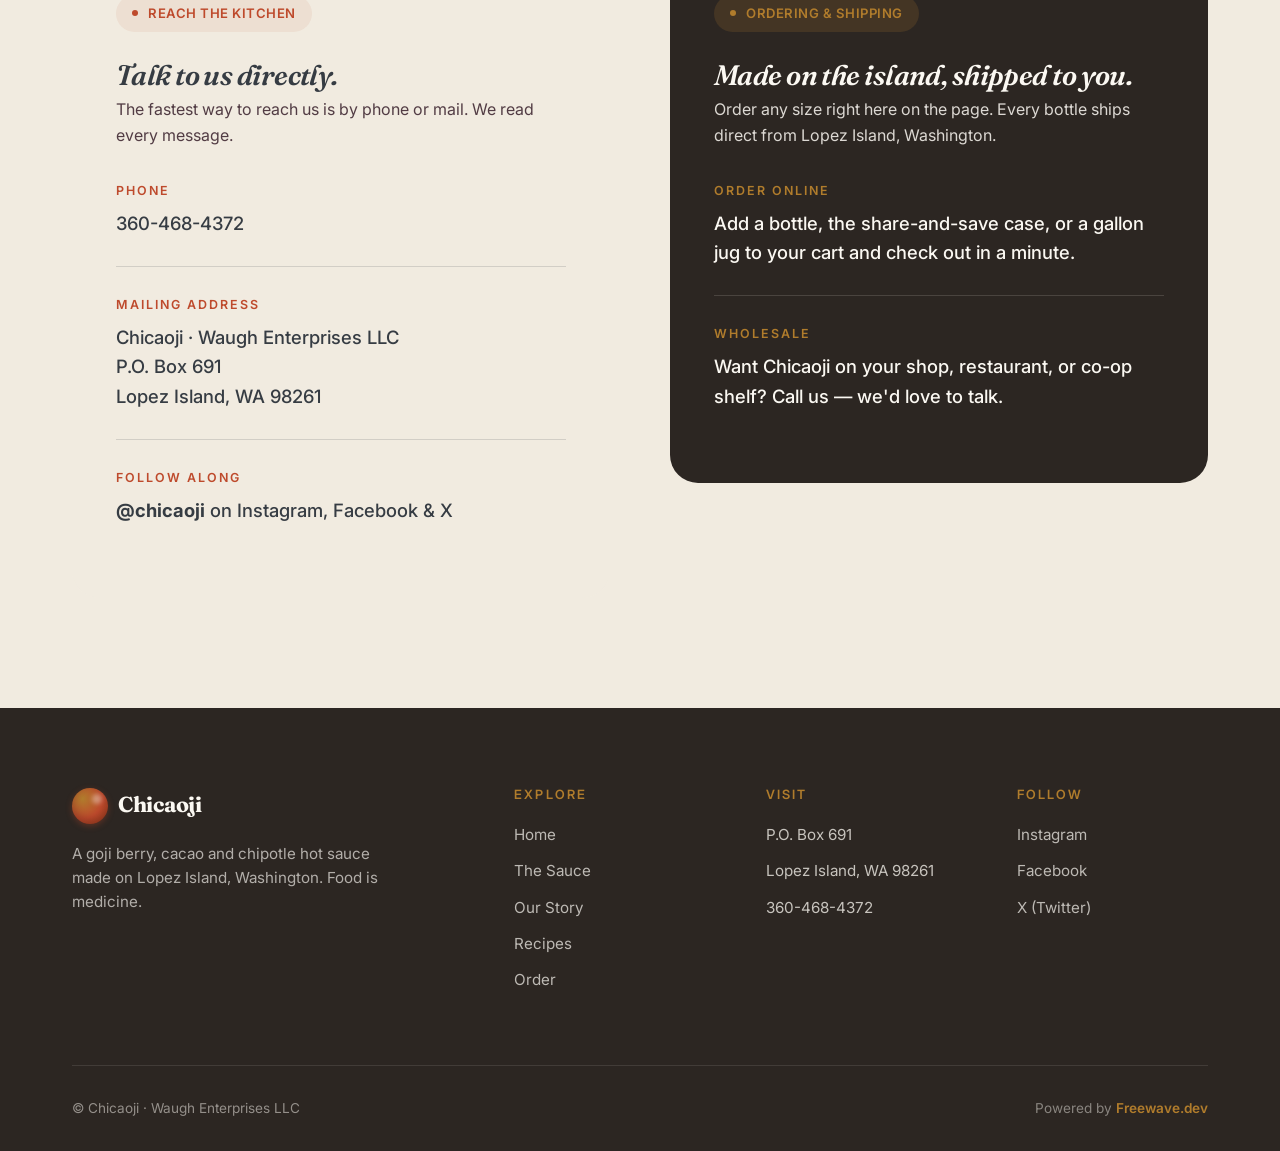
==== commit 3771b2f0: "Add trust strip under hero, OG/Twitter share meta + Product JSON-LD, real drop-logo favicon + apple-" ====
--- a/index.html
+++ b/index.html
@@ -5,7 +5,47 @@
 <meta name="viewport" content="width=device-width, initial-scale=1.0">
 <title>Chicaoji — Goji Berry, Cacao & Chipotle Hot Sauce</title>
 <meta name="description" content="A medium-heat hot sauce woven from three superfoods: chipotle, cacao, and goji. Organic, vegan, gluten-free. Food is medicine.">
-<link rel="icon" href="/favicon.svg" type="image/svg+xml">
+<link rel="canonical" href="https://r7t7x5.freewave.dev/">
+
+<!-- Favicon / app icon (real Chicaoji drop logo) -->
+<link rel="icon" type="image/png" href="/favicon.png">
+<link rel="apple-touch-icon" href="/apple-touch-icon.png">
+
+<!-- Open Graph / social share -->
+<meta property="og:type" content="website">
+<meta property="og:site_name" content="Chicaoji">
+<meta property="og:title" content="Chicaoji — Goji, Cacao &amp; Chipotle Hot Sauce">
+<meta property="og:description" content="A medium-heat hot sauce woven from three superfoods — smoky chipotle, raw cacao, and ruby goji. Organic, vegan, gluten-free. Made on Lopez Island since 2007.">
+<meta property="og:url" content="https://r7t7x5.freewave.dev/">
+<meta property="og:image" content="https://r7t7x5.freewave.dev/og-image.jpg">
+<meta property="og:image:type" content="image/jpeg">
+<meta property="og:image:width" content="1200">
+<meta property="og:image:height" content="1200">
+<meta name="twitter:card" content="summary_large_image">
+<meta name="twitter:title" content="Chicaoji — Goji, Cacao &amp; Chipotle Hot Sauce">
+<meta name="twitter:description" content="A medium-heat hot sauce from three superfoods. Organic, vegan, gluten-free. Made on Lopez Island since 2007.">
+<meta name="twitter:image" content="https://r7t7x5.freewave.dev/og-image.jpg">
+
+<!-- Product structured data (rich results) -->
+<script type="application/ld+json">
+{
+  "@context": "https://schema.org",
+  "@type": "Product",
+  "name": "Chicaoji Chipotle Chile Sauce",
+  "image": "https://r7t7x5.freewave.dev/og-image.jpg",
+  "description": "A medium-heat hot sauce woven from three superfoods — smoky chipotle, raw cacao, and ruby goji berries. Organic, vegan, gluten-free, GMO-free. Made on Lopez Island, WA since 2007.",
+  "brand": { "@type": "Brand", "name": "Chicaoji" },
+  "aggregateRating": { "@type": "AggregateRating", "ratingValue": "5", "reviewCount": "5" },
+  "offers": {
+    "@type": "Offer",
+    "priceCurrency": "USD",
+    "price": "28.00",
+    "availability": "https://schema.org/InStock",
+    "url": "https://r7t7x5.freewave.dev/#buy"
+  }
+}
+</script>
+
 <link rel="stylesheet" href="styles.css">
 </head>
 <body>
@@ -58,6 +98,18 @@
     </div>
   </div>
 </section>
+
+<div class="trust-bar">
+  <div class="trust-inner">
+    <span class="trust-item"><span class="stars">★★★★★</span> Loved since 2007</span>
+    <span class="trust-dot" aria-hidden="true"></span>
+    <span class="trust-item">Ships direct from Lopez Island</span>
+    <span class="trust-dot" aria-hidden="true"></span>
+    <span class="trust-item">Organic &amp; all-natural</span>
+    <span class="trust-dot" aria-hidden="true"></span>
+    <span class="trust-item">No preservatives, ever</span>
+  </div>
+</div>
 
 <section class="section" id="sauce">
   <div class="container">
--- a/styles.css
+++ b/styles.css
@@ -1420,3 +1420,18 @@
 .tcard blockquote { font-family: var(--serif); font-style: italic; font-size: 1.15rem; line-height: 1.5; color: var(--cream); margin-bottom: 18px; flex: 1; }
 .tcard figcaption { color: rgba(251, 248, 242, 0.6); font-size: .82rem; letter-spacing: .06em; text-transform: uppercase; }
 @media (max-width: 860px) { .testimonial-grid { grid-template-columns: 1fr; max-width: 520px; margin: 0 auto; } }
+
+/* ── Trust strip under the hero (social proof + reassurance at the decision point) ── */
+.trust-bar { background: var(--cacao); color: var(--cream); }
+.trust-inner {
+  display: flex; flex-wrap: wrap; align-items: center; justify-content: center;
+  gap: 12px 26px; max-width: var(--container); margin: 0 auto; padding: 18px 32px;
+}
+.trust-item {
+  display: inline-flex; align-items: center; gap: 8px;
+  font-size: .82rem; font-weight: 600; letter-spacing: .06em; text-transform: uppercase;
+  color: rgba(251, 248, 242, 0.88);
+}
+.trust-item .stars { color: var(--goji); letter-spacing: 2px; }
+.trust-dot { width: 5px; height: 5px; border-radius: 50%; background: rgba(251, 248, 242, 0.3); }
+@media (max-width: 680px) { .trust-dot { display: none; } .trust-inner { gap: 10px 18px; padding: 16px 20px; } }
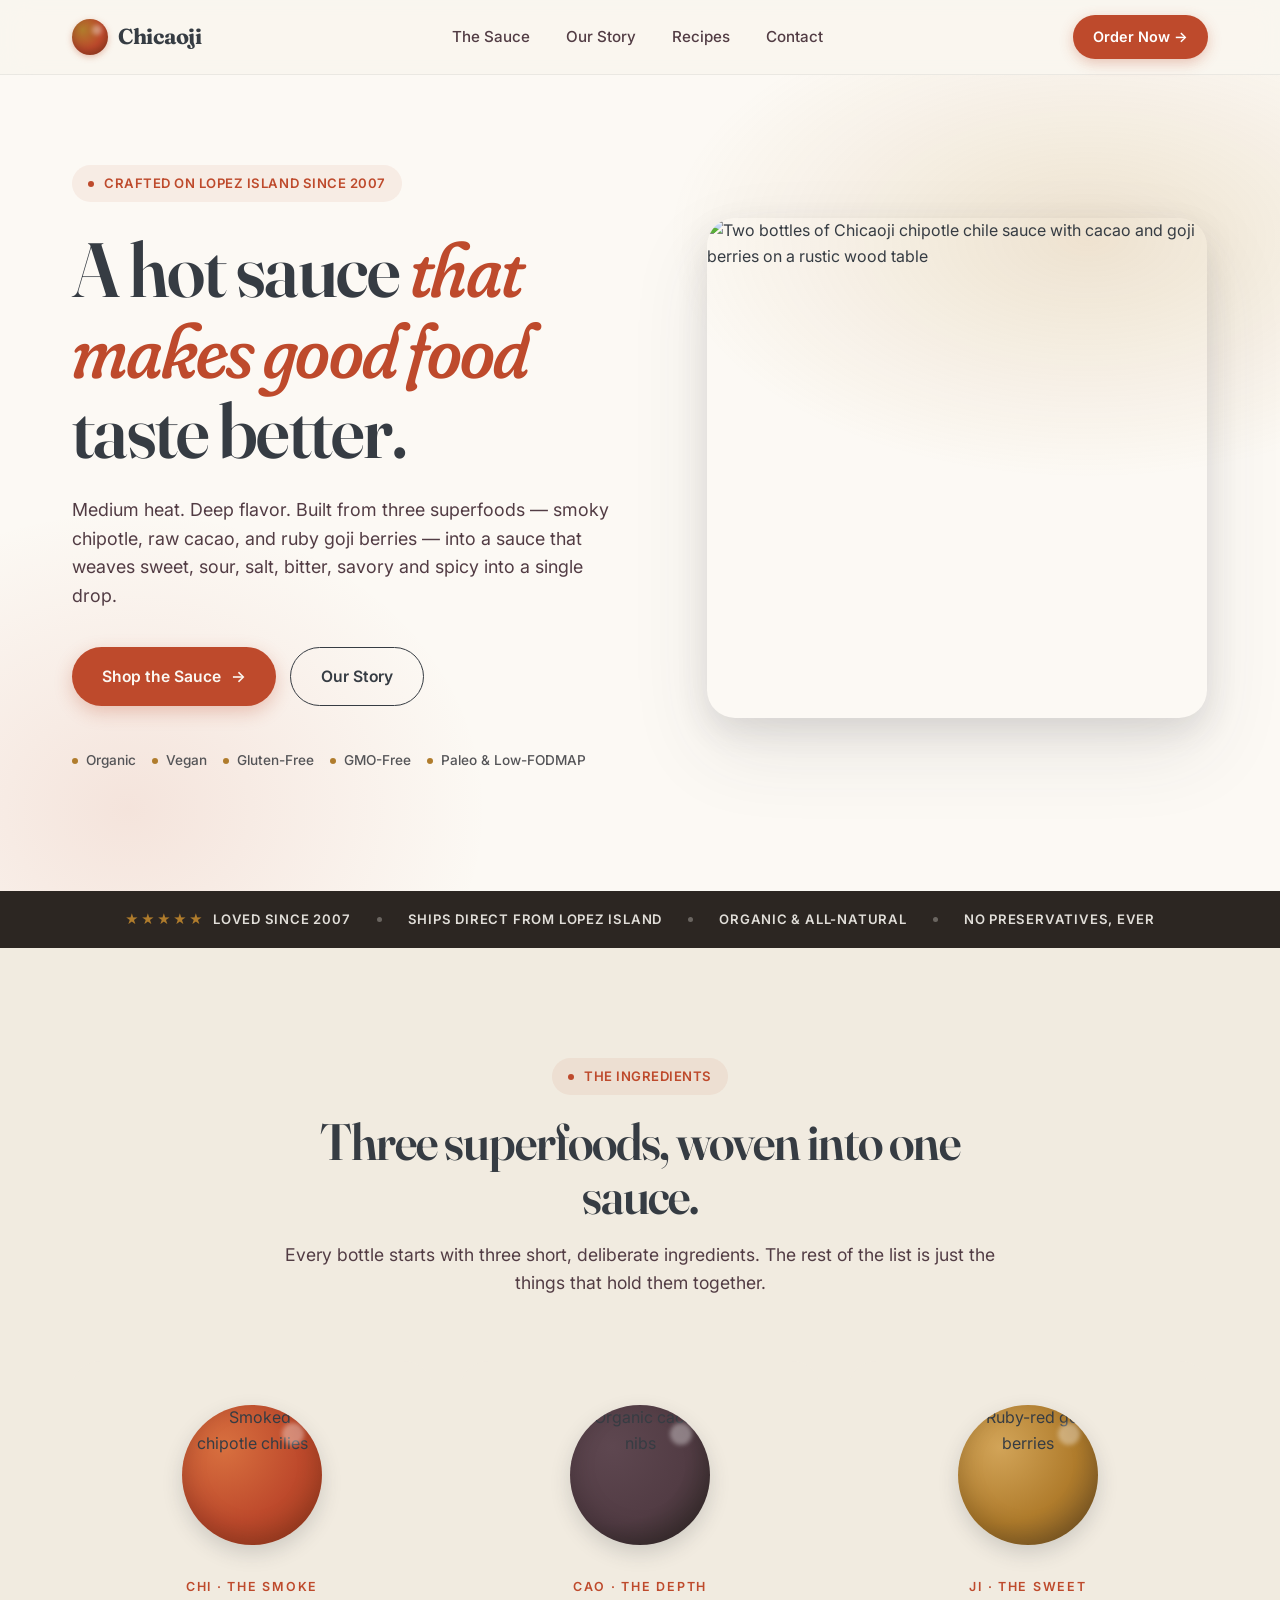
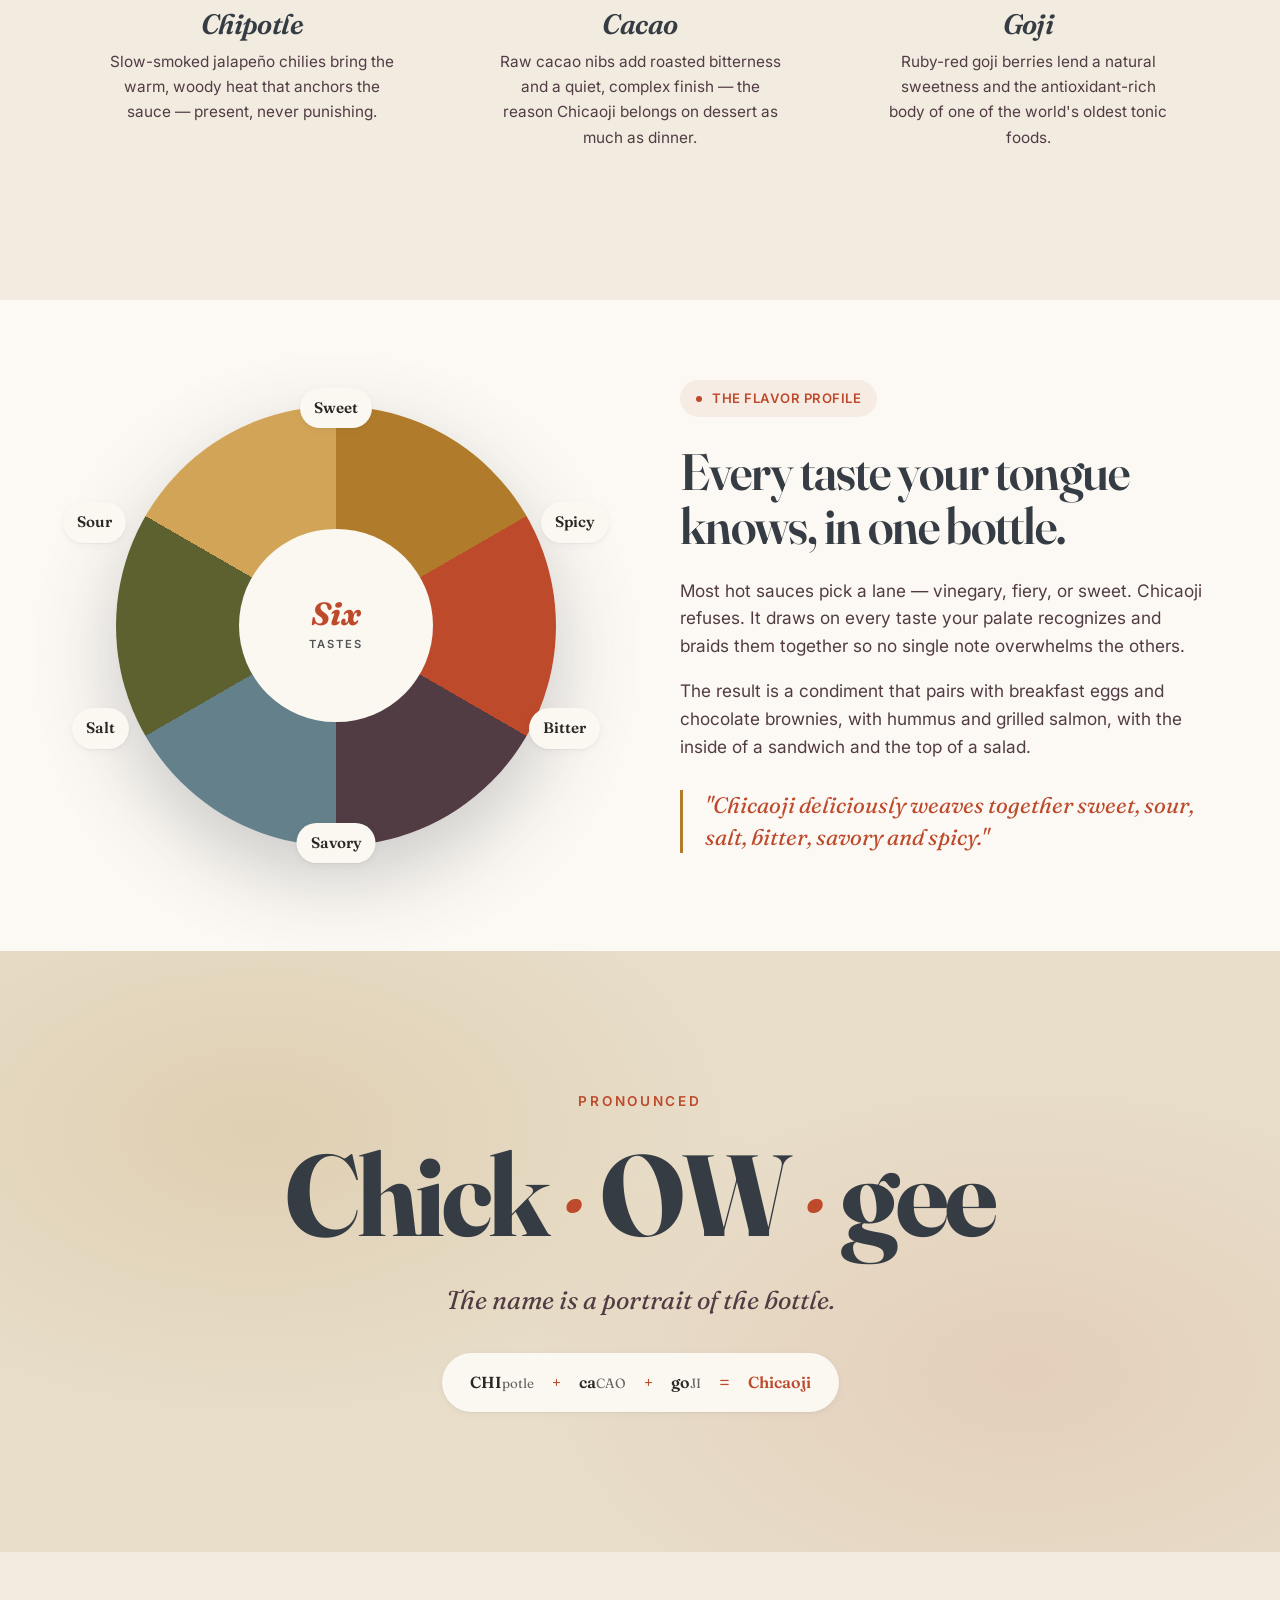
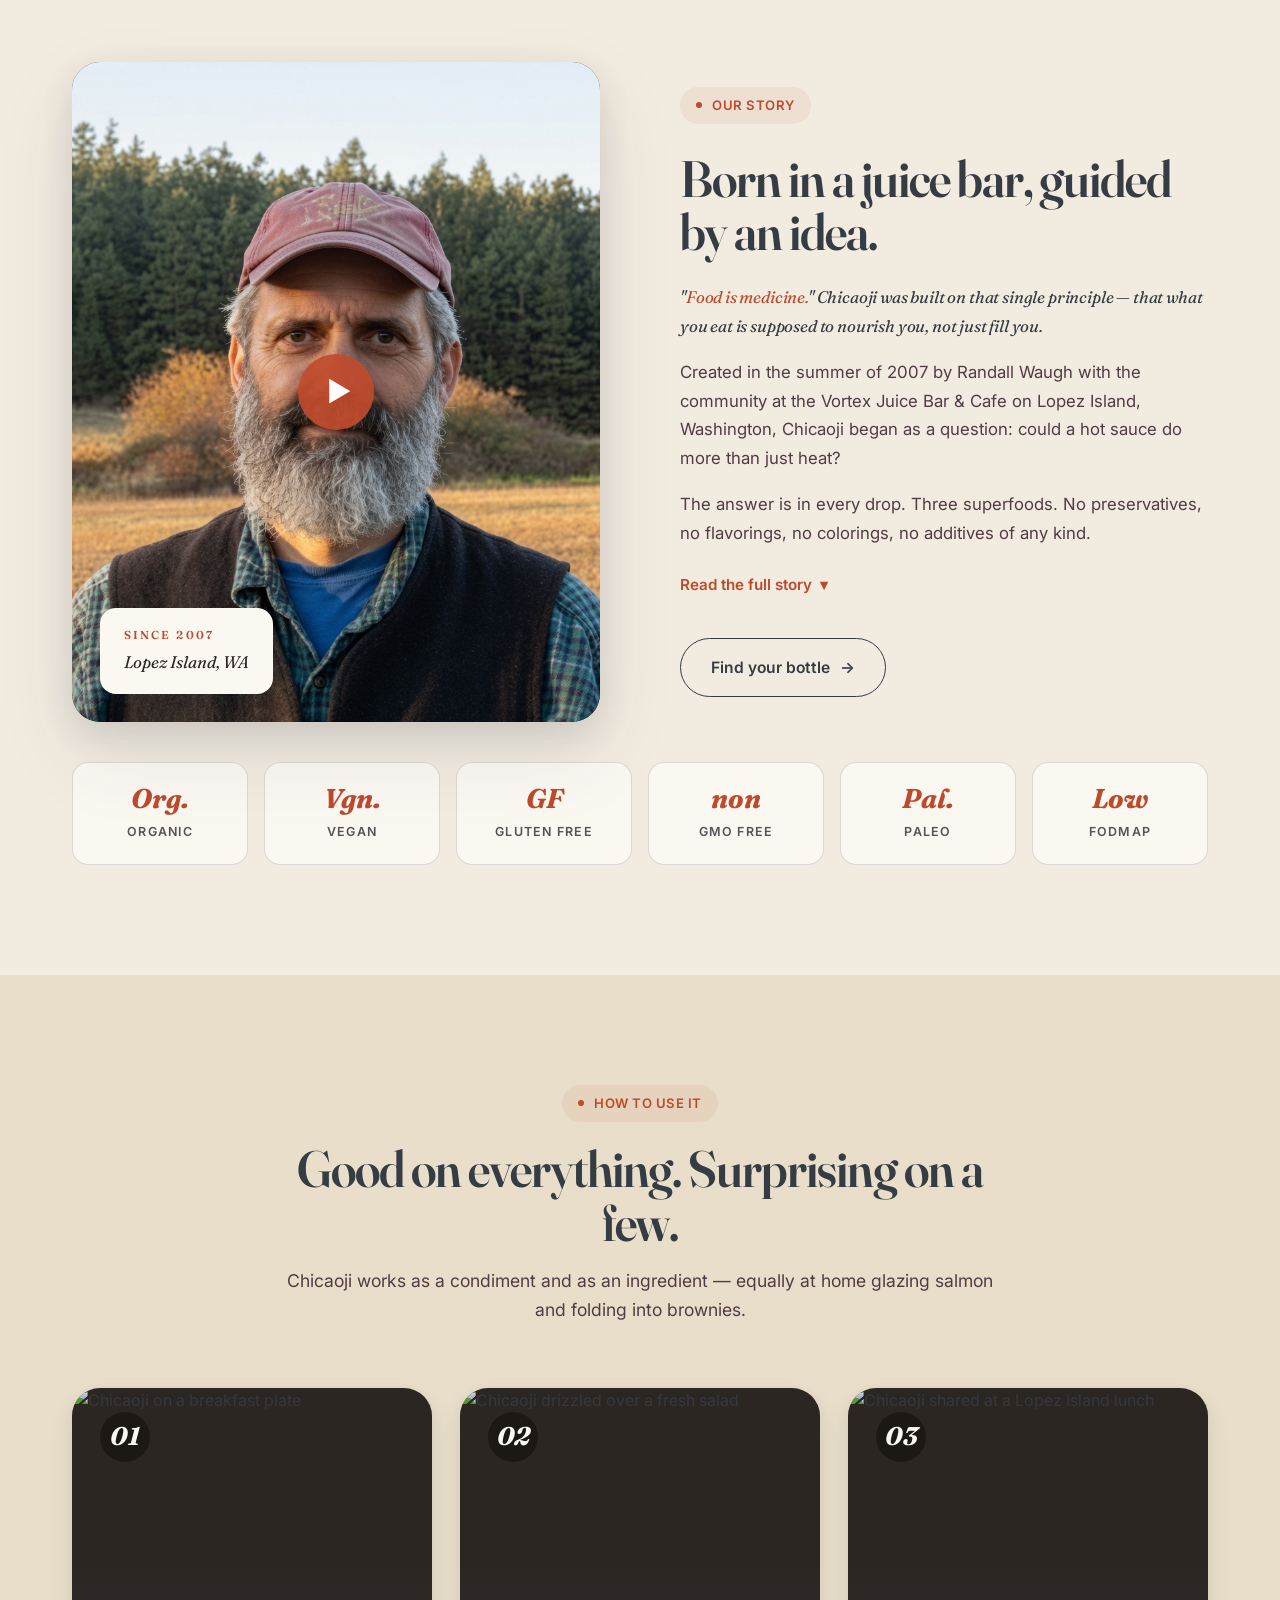
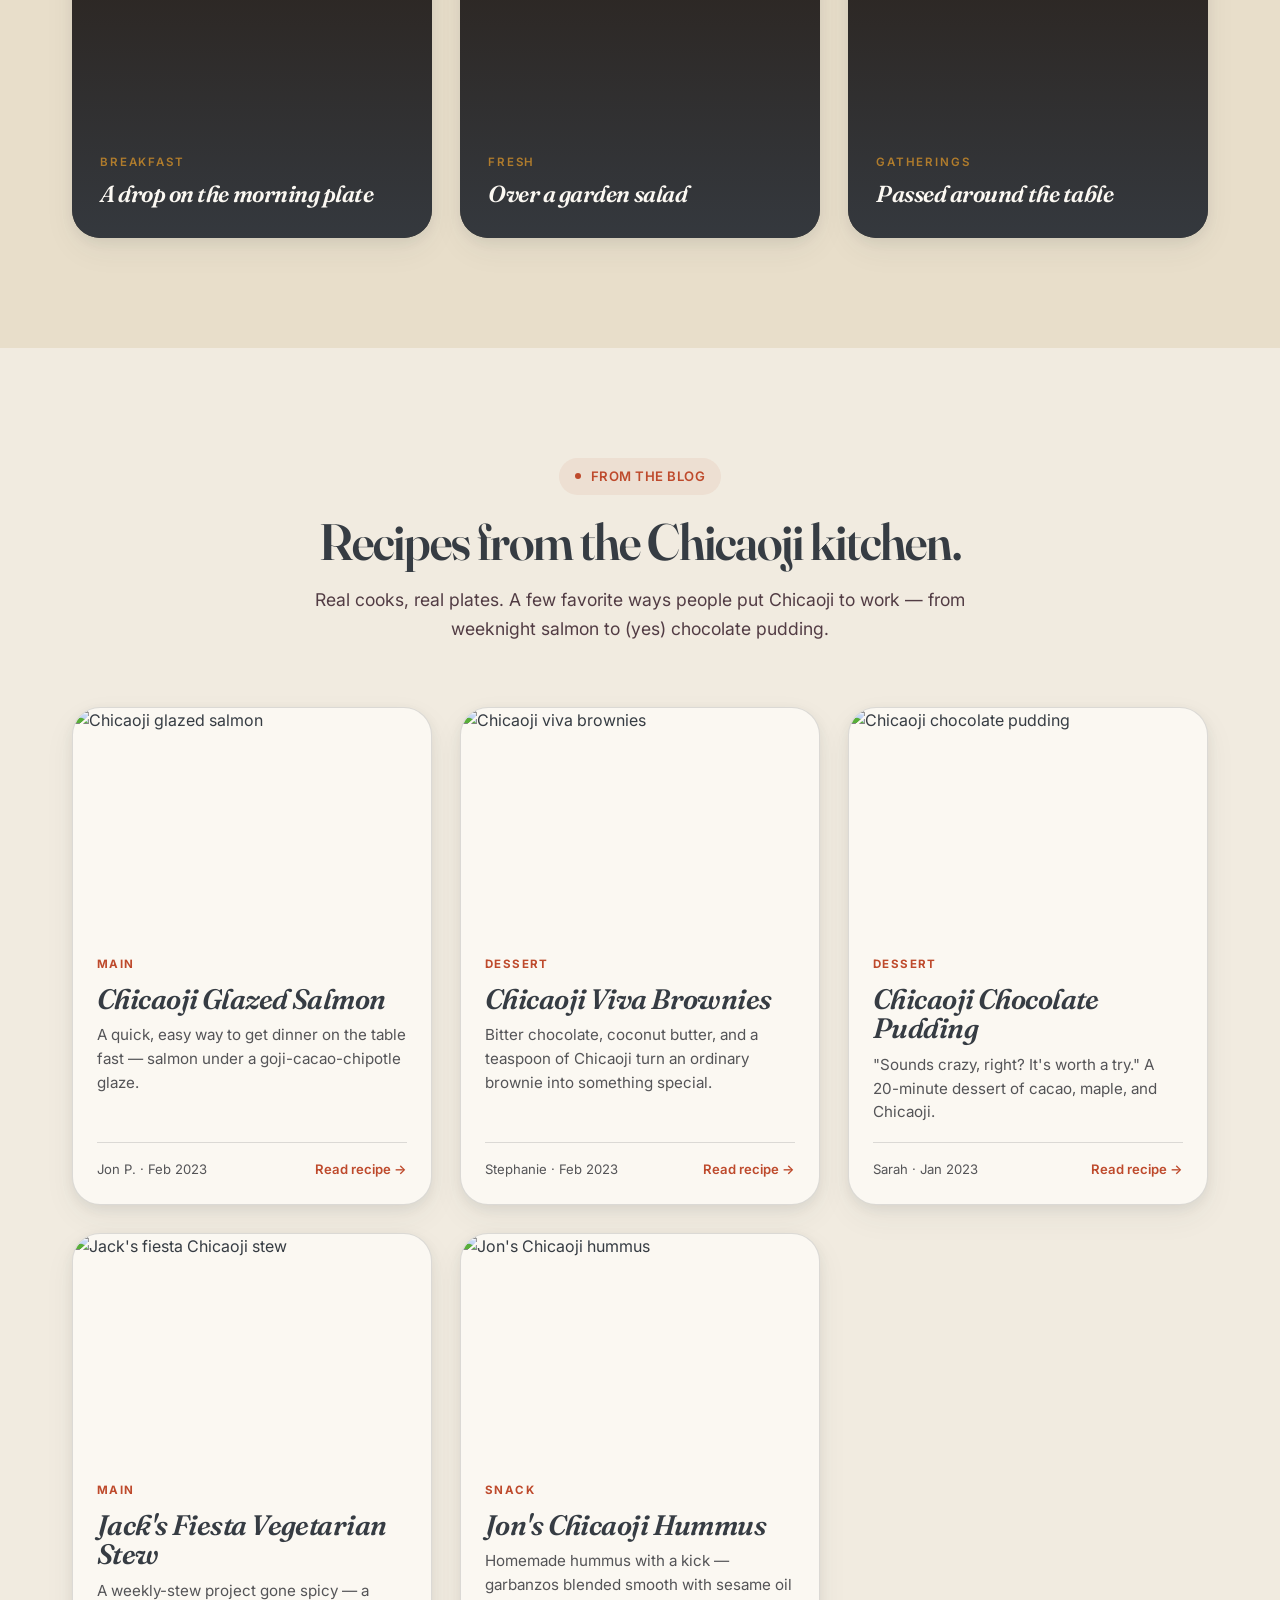
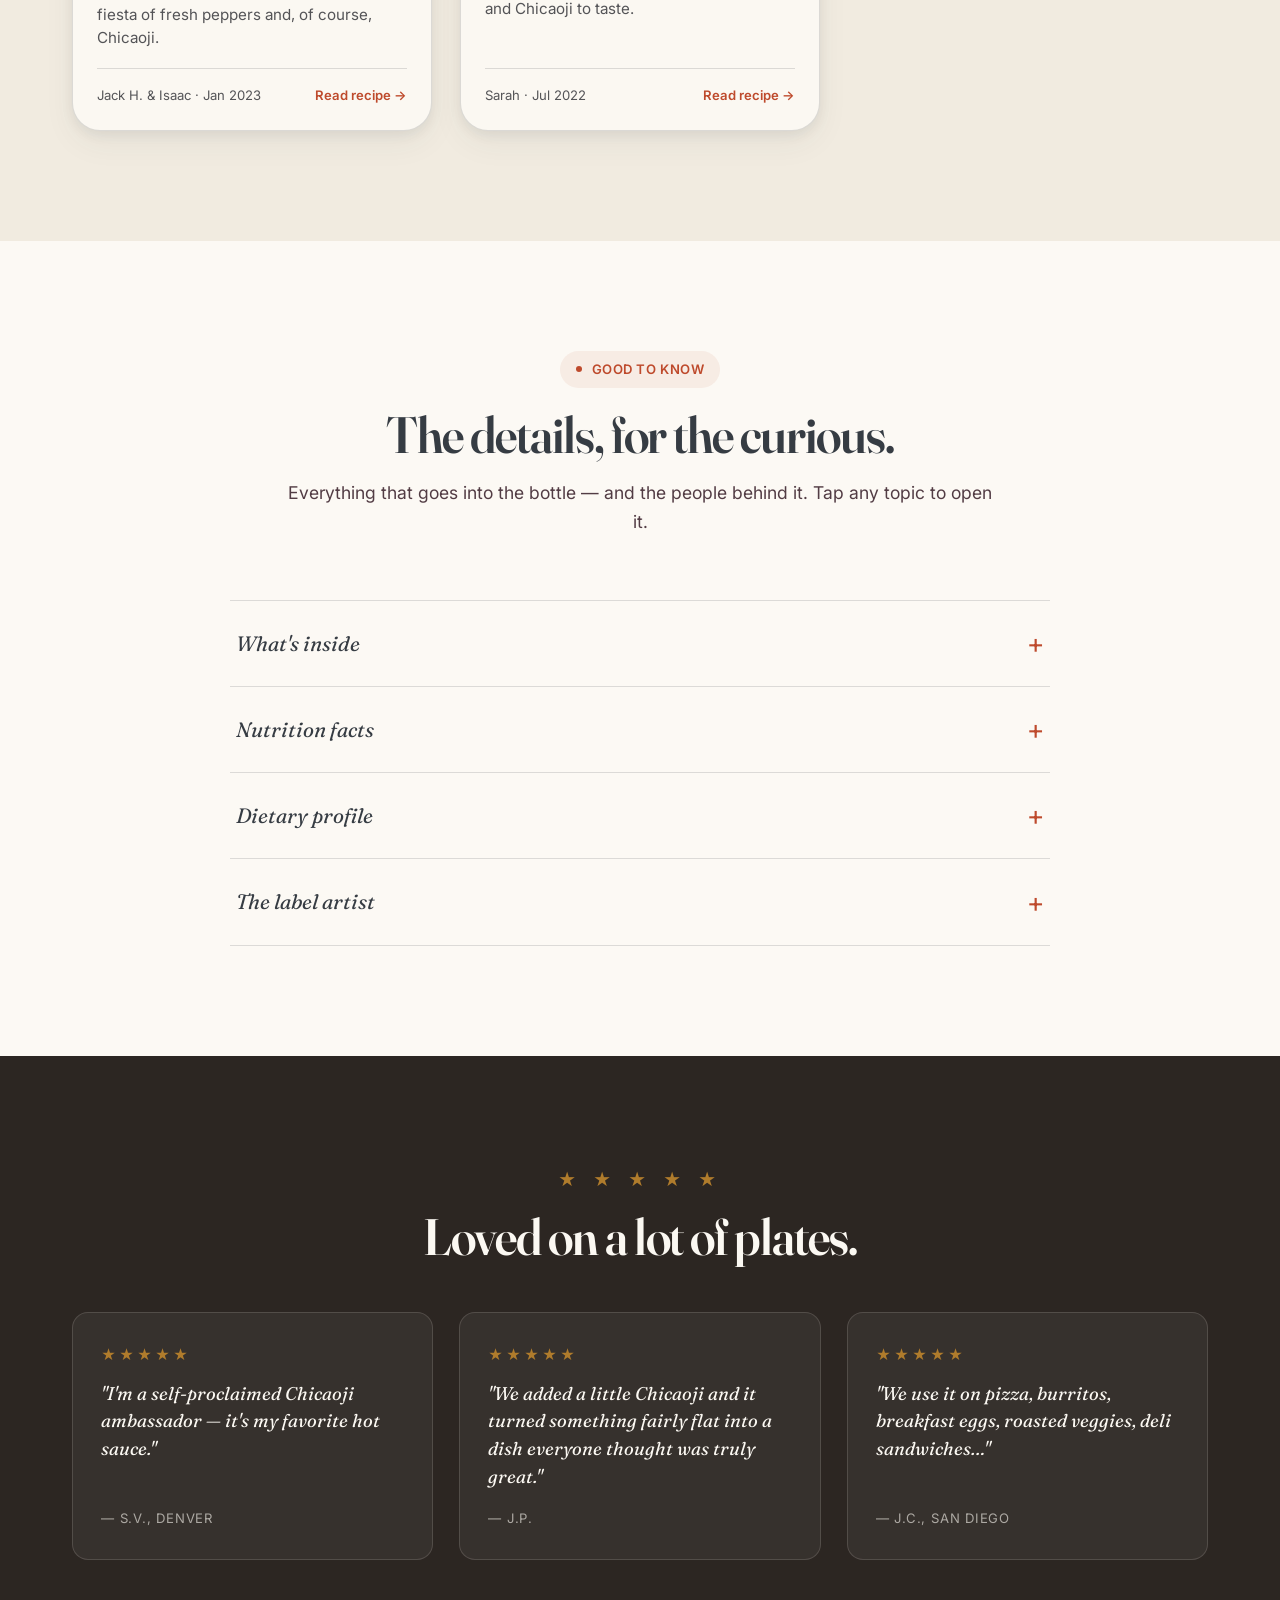
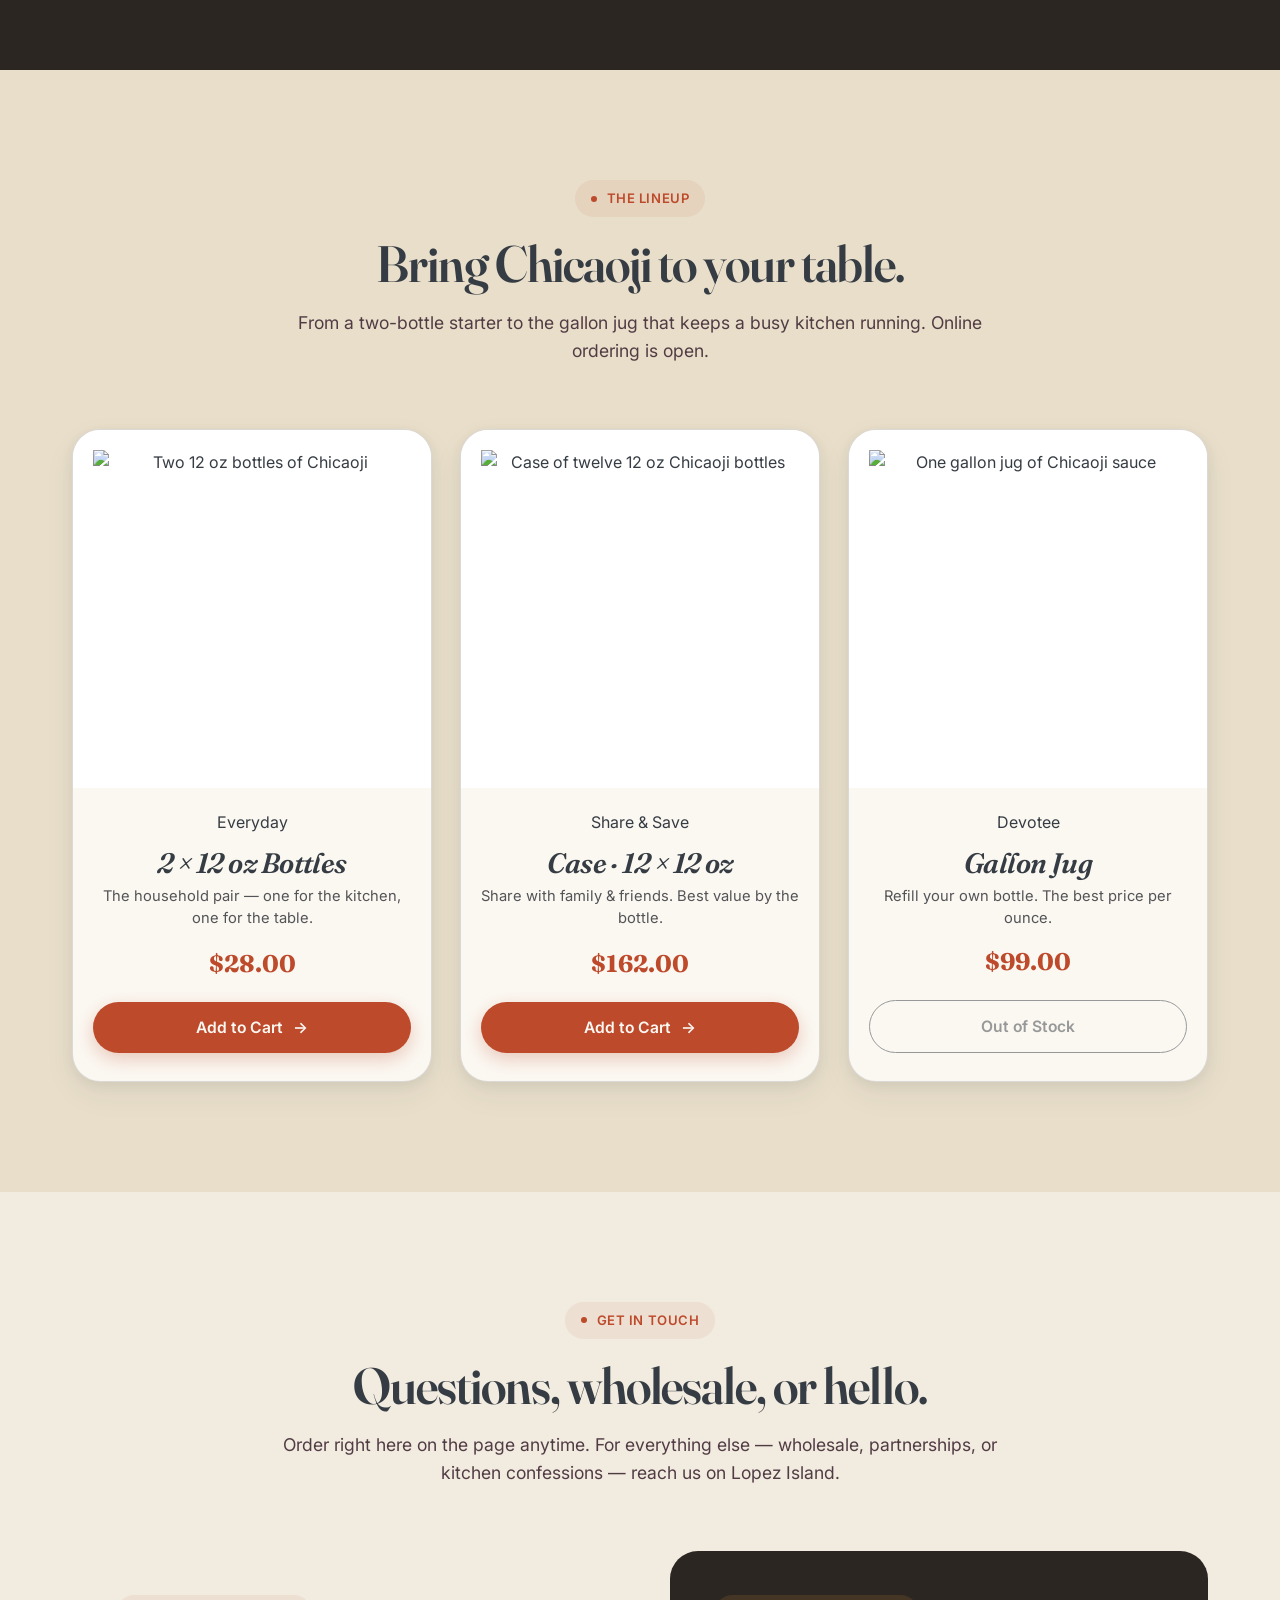
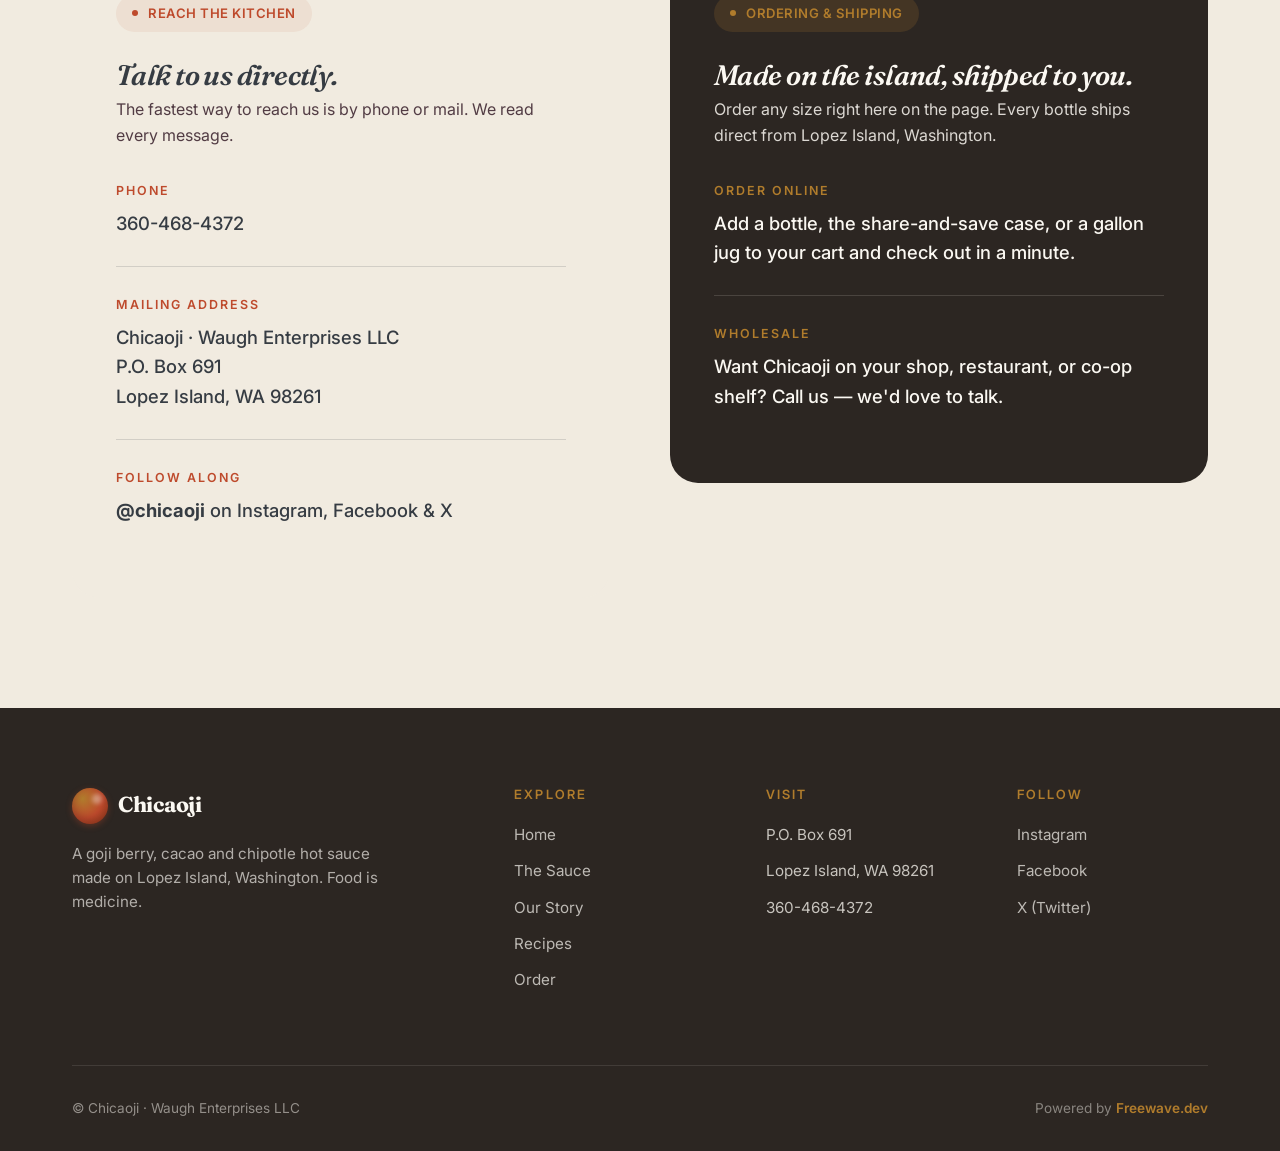
==== commit dda99903: "Our Story: founder photo + link to YouTube story video (play-badge overlay)" ====
--- a/index.html
+++ b/index.html
@@ -192,13 +192,14 @@
 <section class="section" id="story">
   <div class="container">
     <div class="split">
-      <div class="split-media">
-        <img src="https://media.freewave.dev/r7t7x5/images/bottles-table.webp" alt="Chicaoji 5 oz and 12 oz bottles on a table">
+      <a class="split-media video-link" href="https://www.youtube.com/watch?v=OorF9UO4OYA" target="_blank" rel="noopener" aria-label="Watch the Chicaoji story on YouTube">
+        <img src="images/founder.jpg" alt="Randall Waugh, founder of Chicaoji, on Lopez Island">
+        <span class="play-badge" aria-hidden="true">▶</span>
         <div class="story-stamp">
           <div class="since">Since 2007</div>
           <div class="where">Lopez Island, WA</div>
         </div>
-      </div>
+      </a>
 
       <div class="split-copy">
         <span class="eyebrow"><span class="eyebrow-dot"></span>Our Story</span>
--- a/styles.css
+++ b/styles.css
@@ -1435,3 +1435,17 @@
 .trust-item .stars { color: var(--goji); letter-spacing: 2px; }
 .trust-dot { width: 5px; height: 5px; border-radius: 50%; background: rgba(251, 248, 242, 0.3); }
 @media (max-width: 680px) { .trust-dot { display: none; } .trust-inner { gap: 10px 18px; padding: 16px 20px; } }
+
+/* ── Our Story: founder photo links to the YouTube story video ── */
+.video-link { display: block; cursor: pointer; }
+.play-badge {
+  position: absolute; top: 50%; left: 50%; transform: translate(-50%, -50%);
+  width: 76px; height: 76px; border-radius: 50%;
+  background: rgba(190, 74, 44, 0.92); color: #fff;
+  display: flex; align-items: center; justify-content: center;
+  font-size: 1.7rem; padding-left: 6px; line-height: 1;
+  box-shadow: 0 10px 28px rgba(44, 38, 34, 0.45);
+  transition: transform .3s ease, background .3s ease;
+  z-index: 2;
+}
+.video-link:hover .play-badge { transform: translate(-50%, -50%) scale(1.08); background: var(--chipotle-deep); }
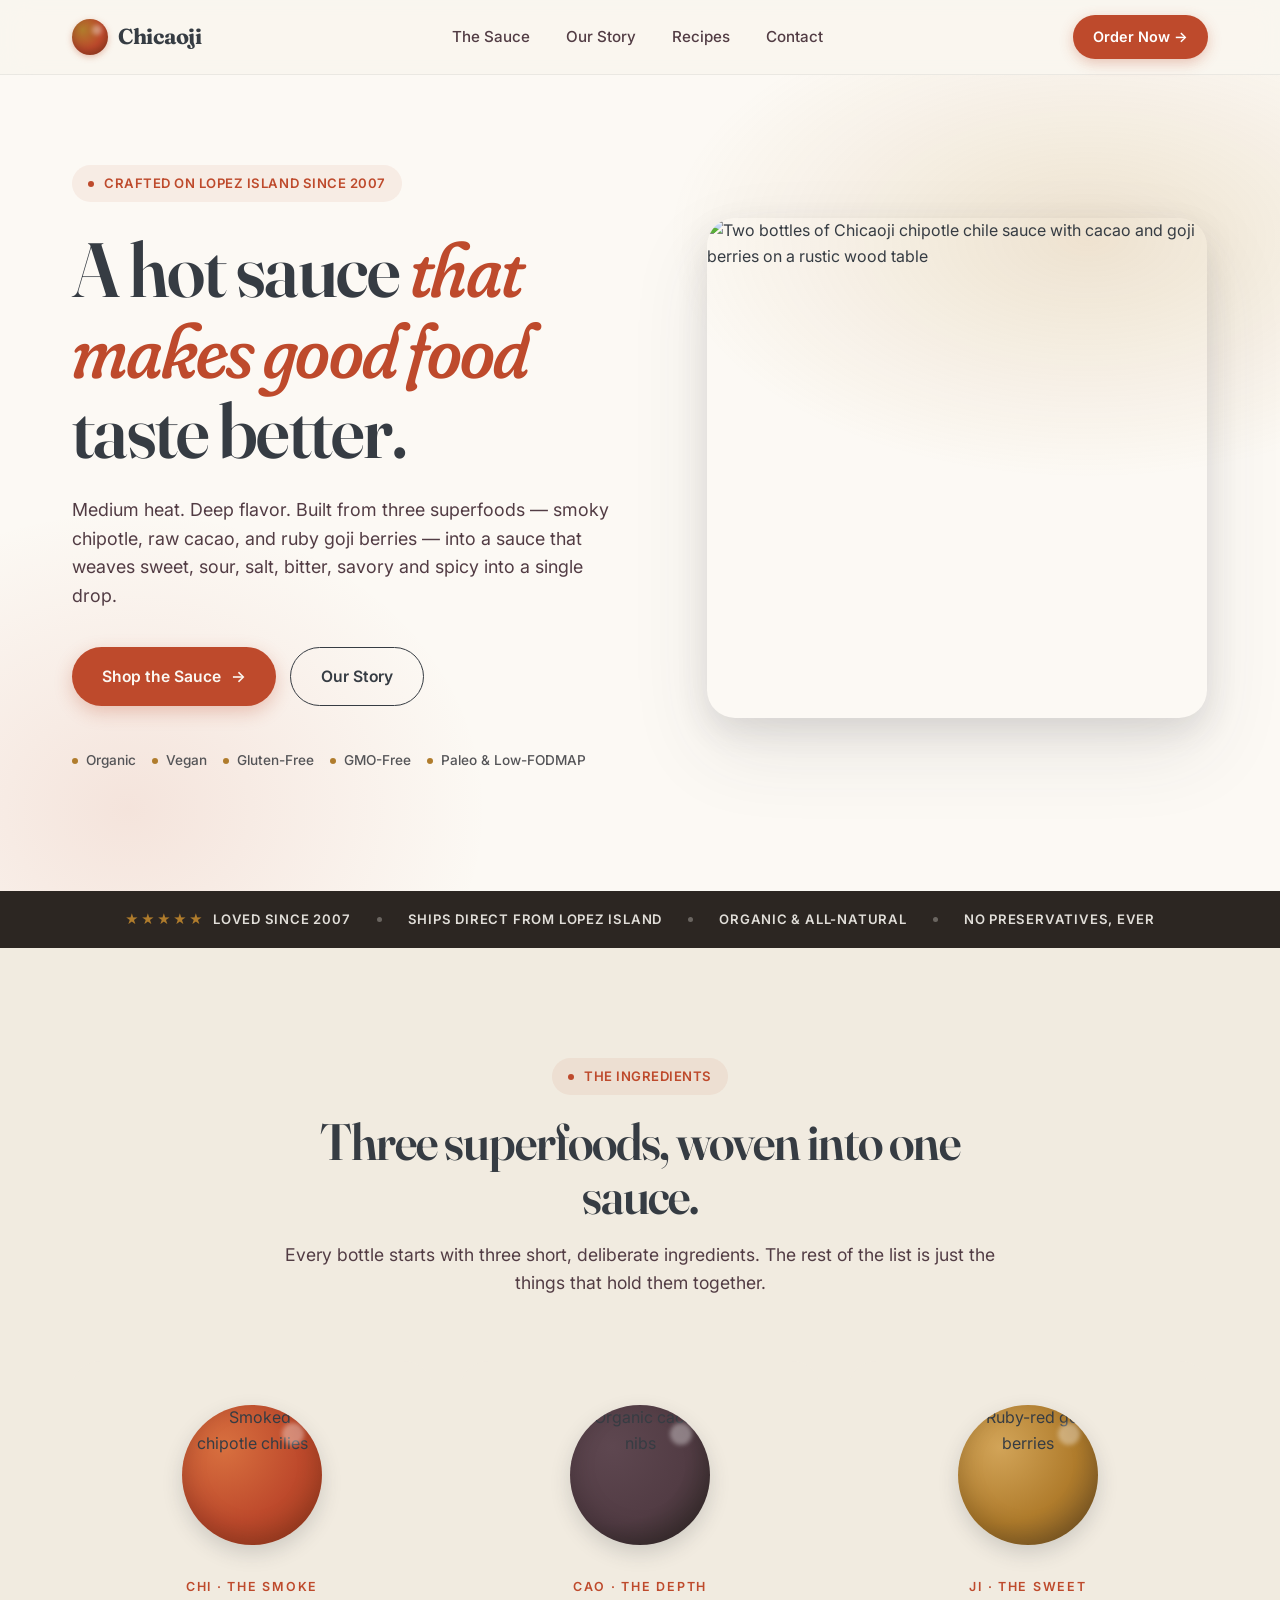
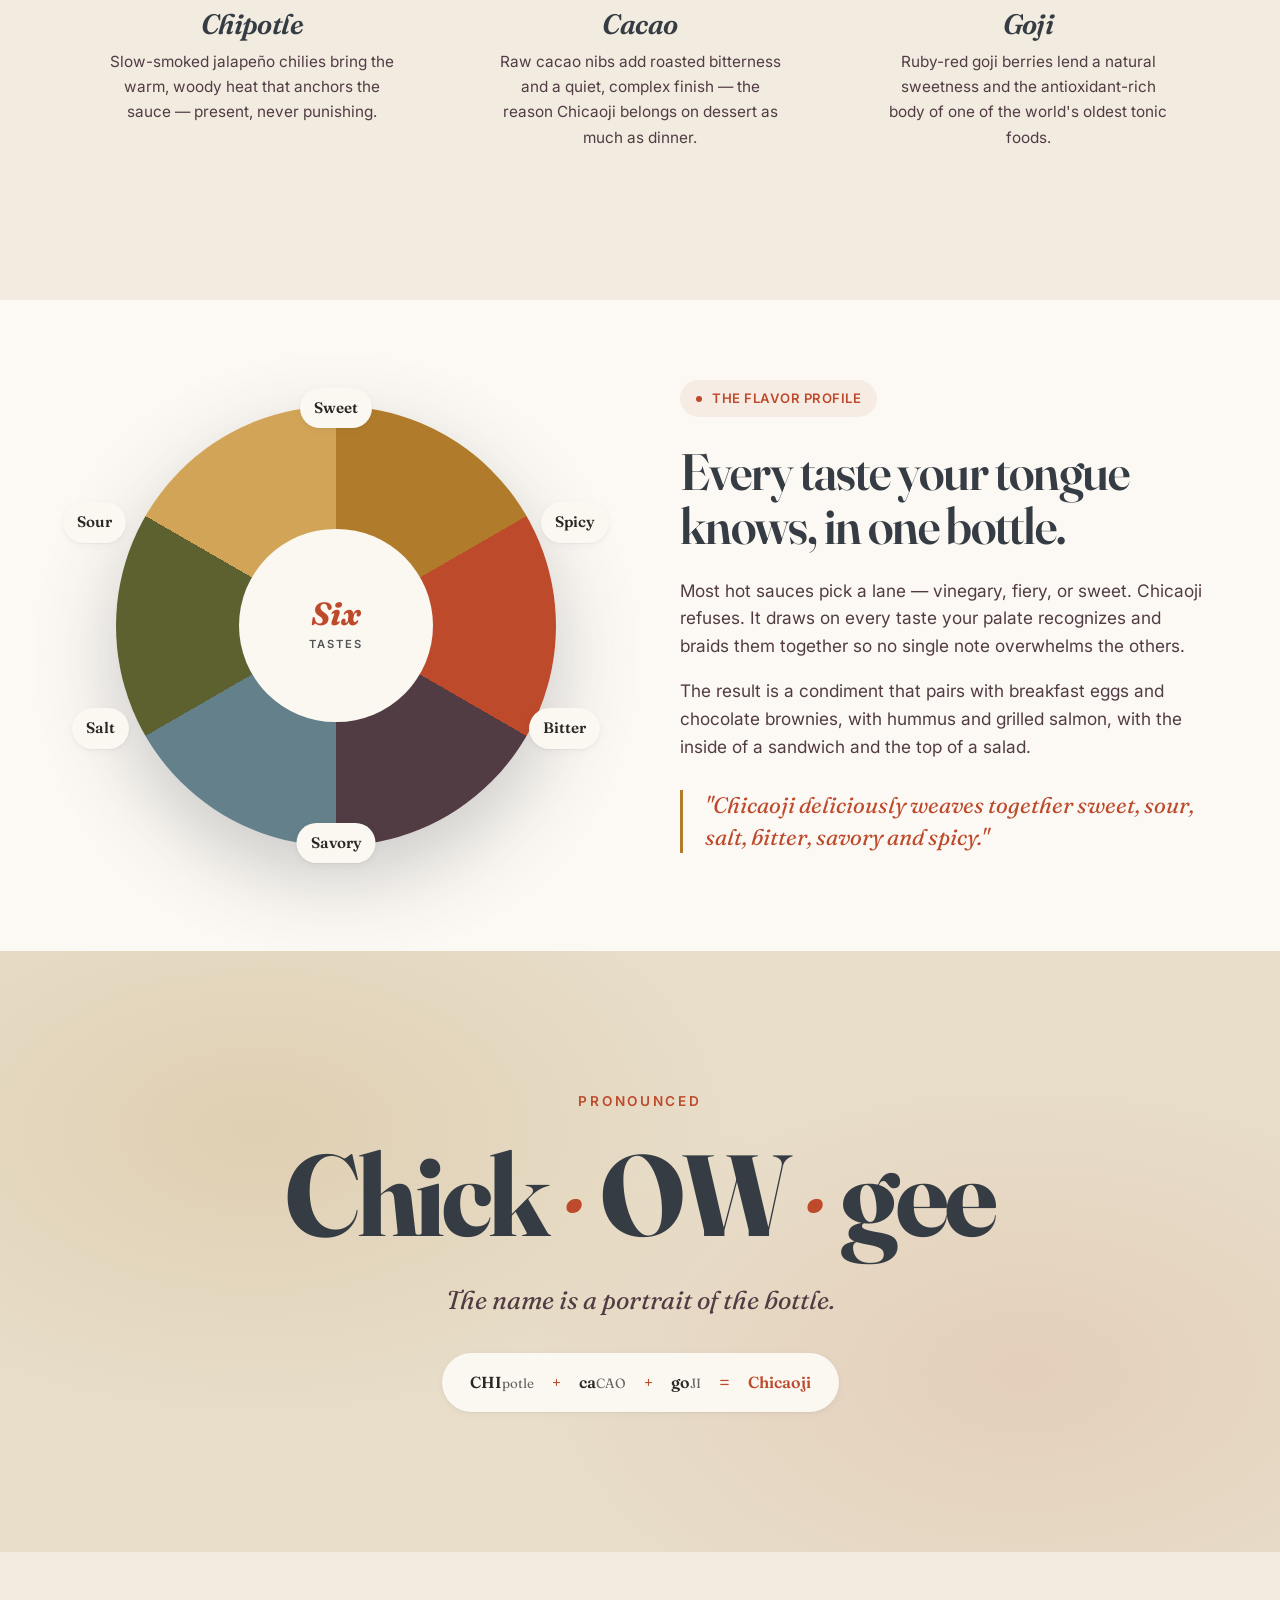
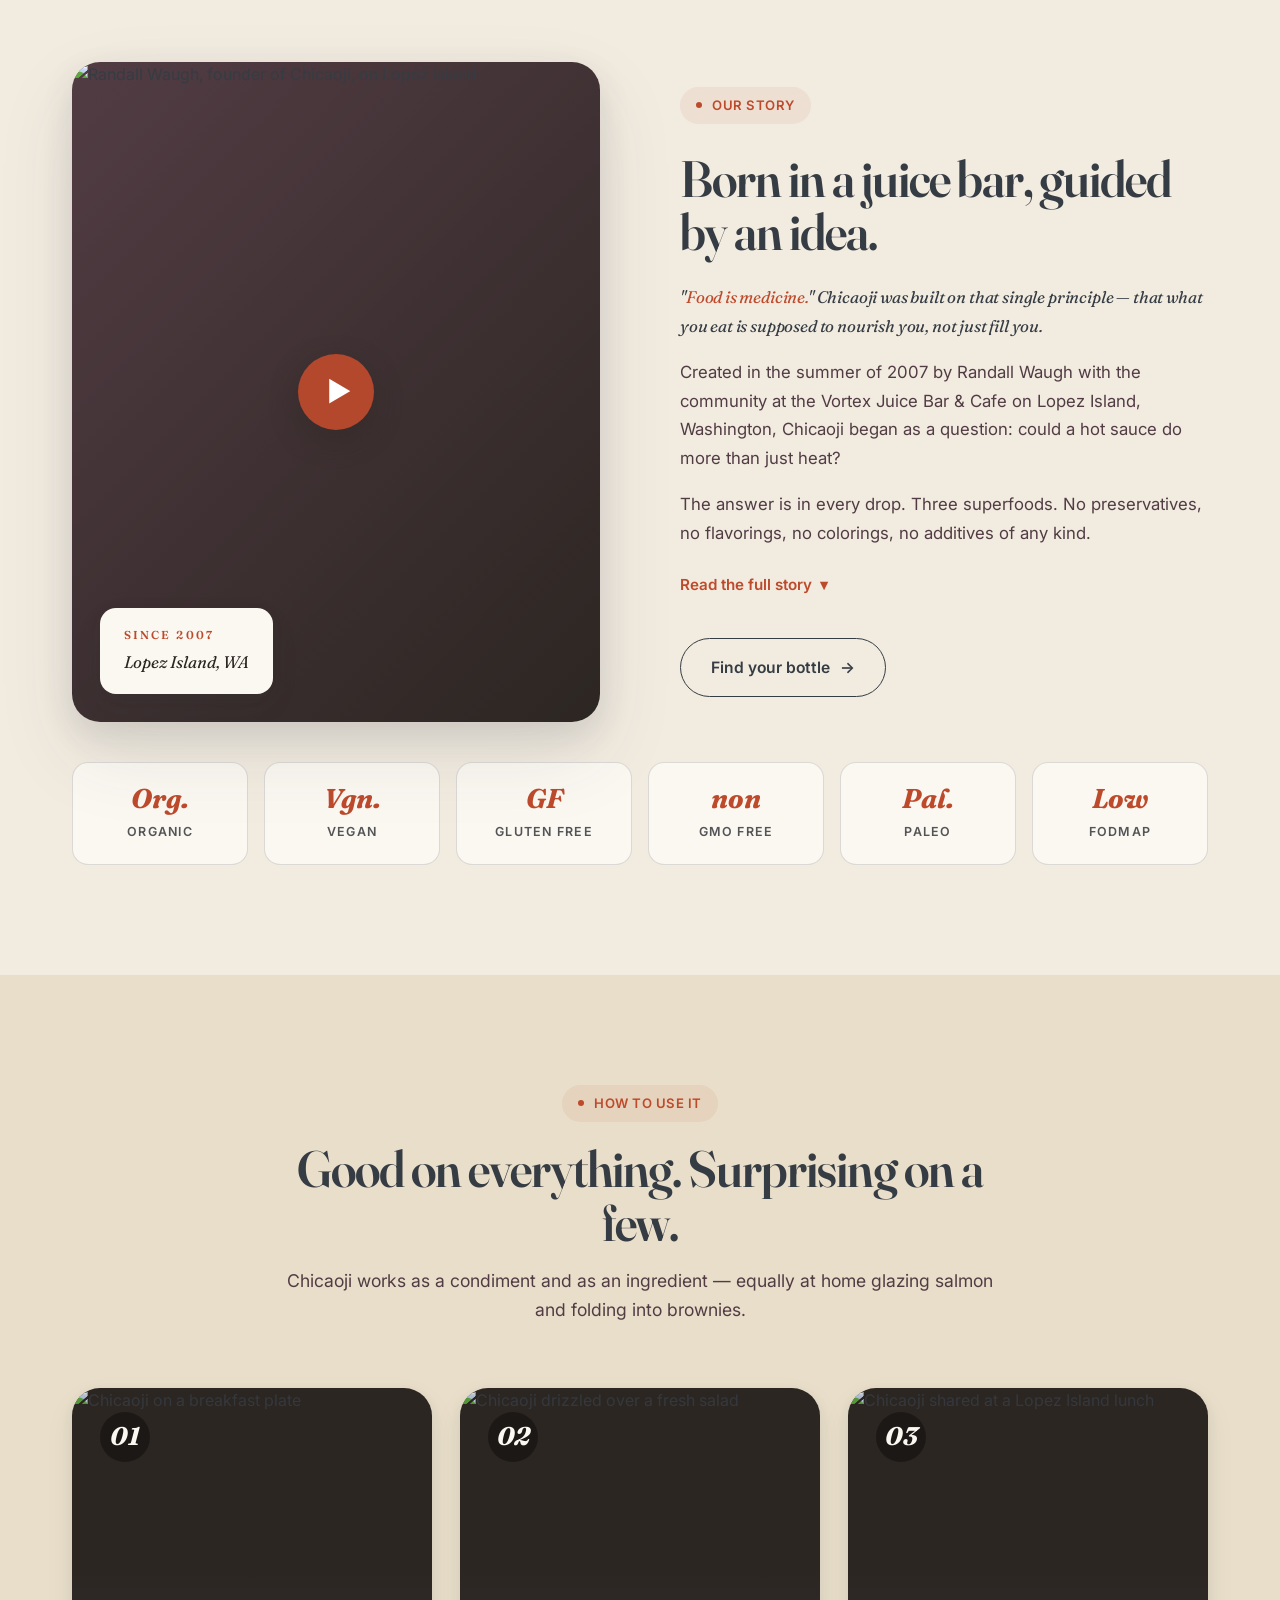
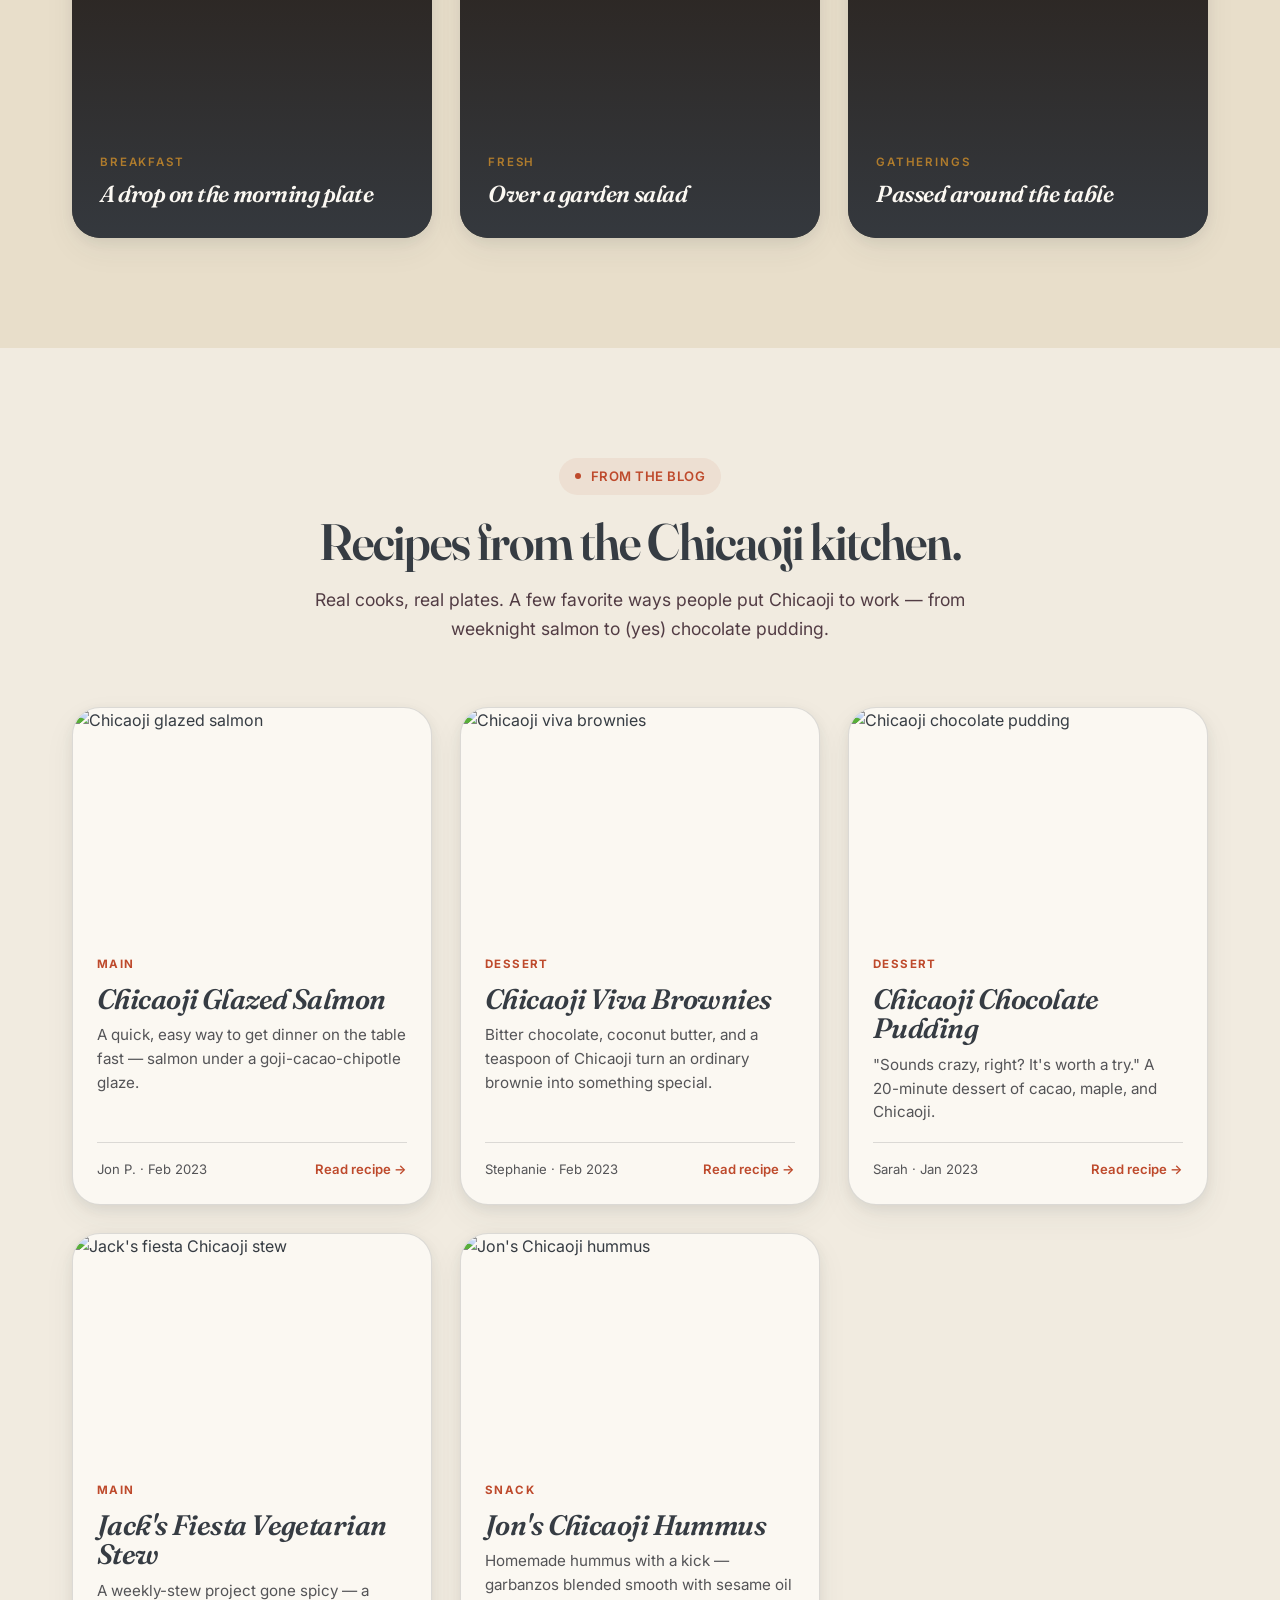
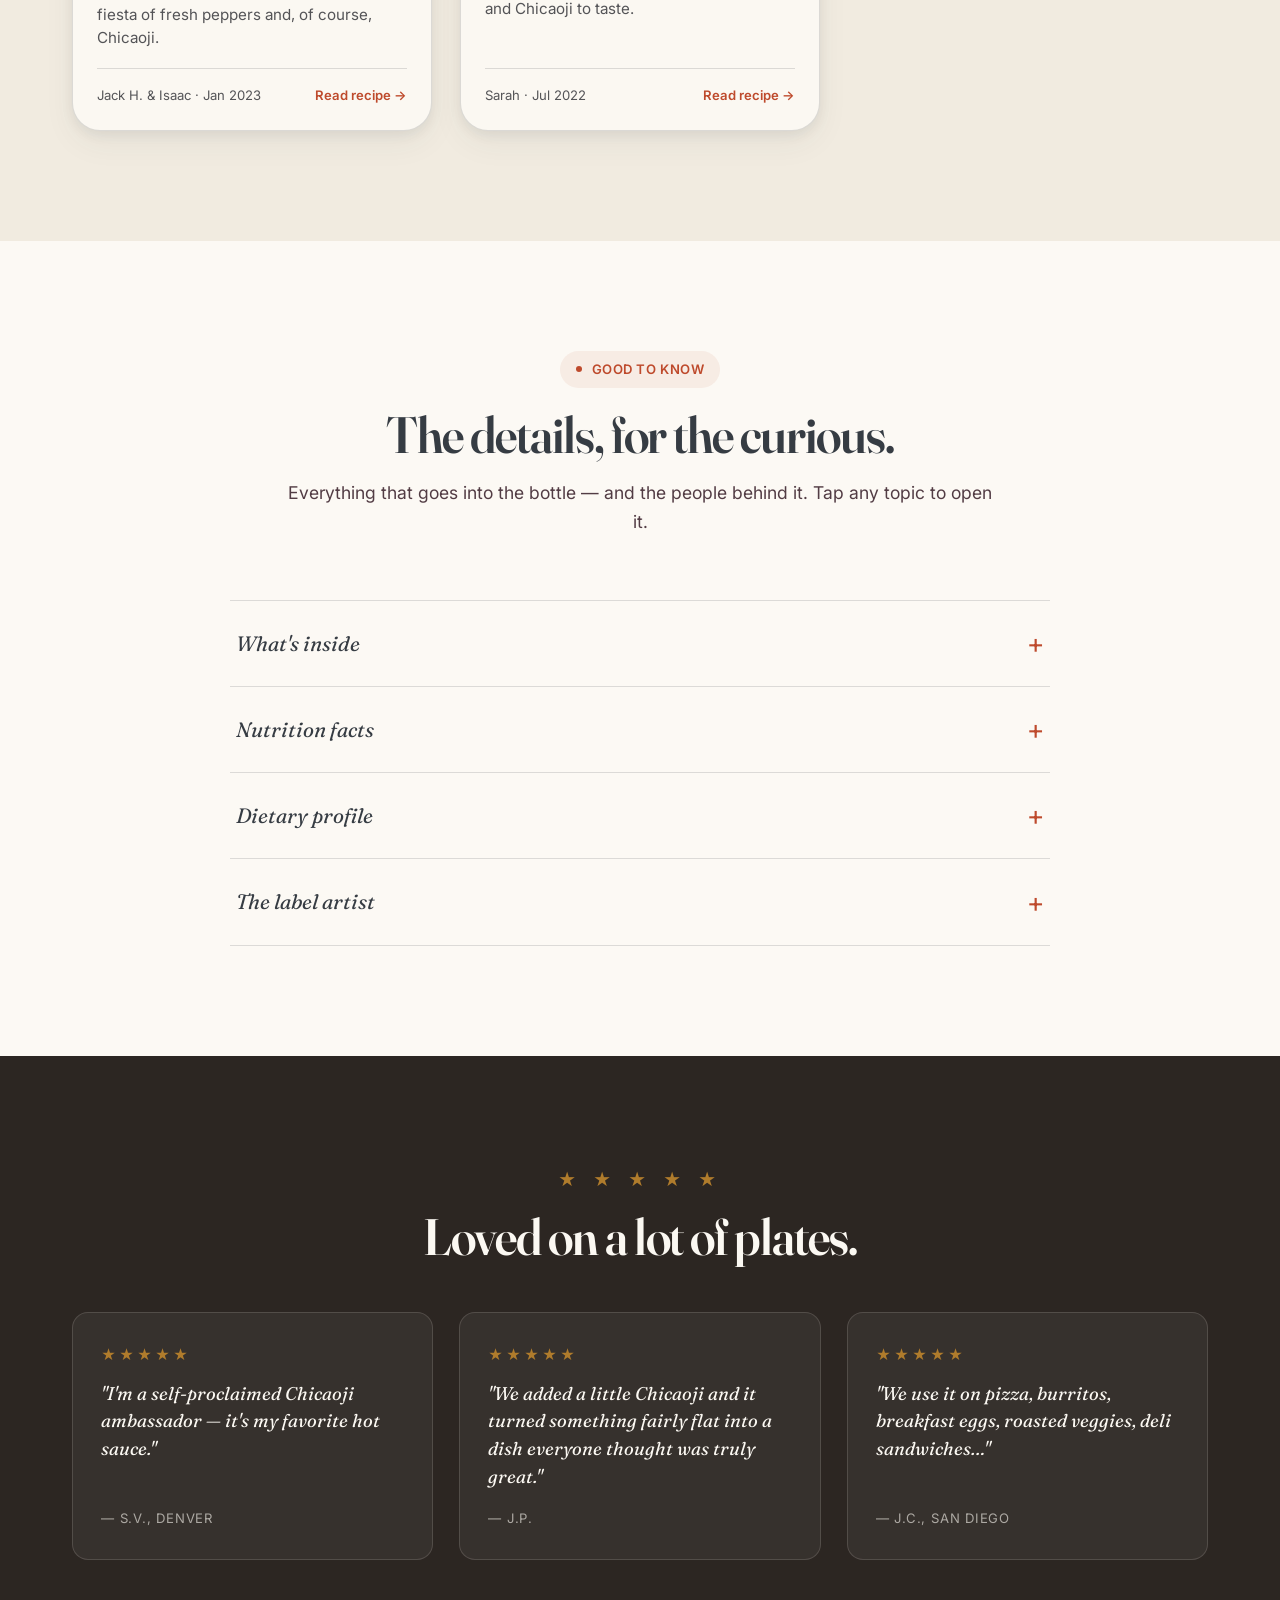
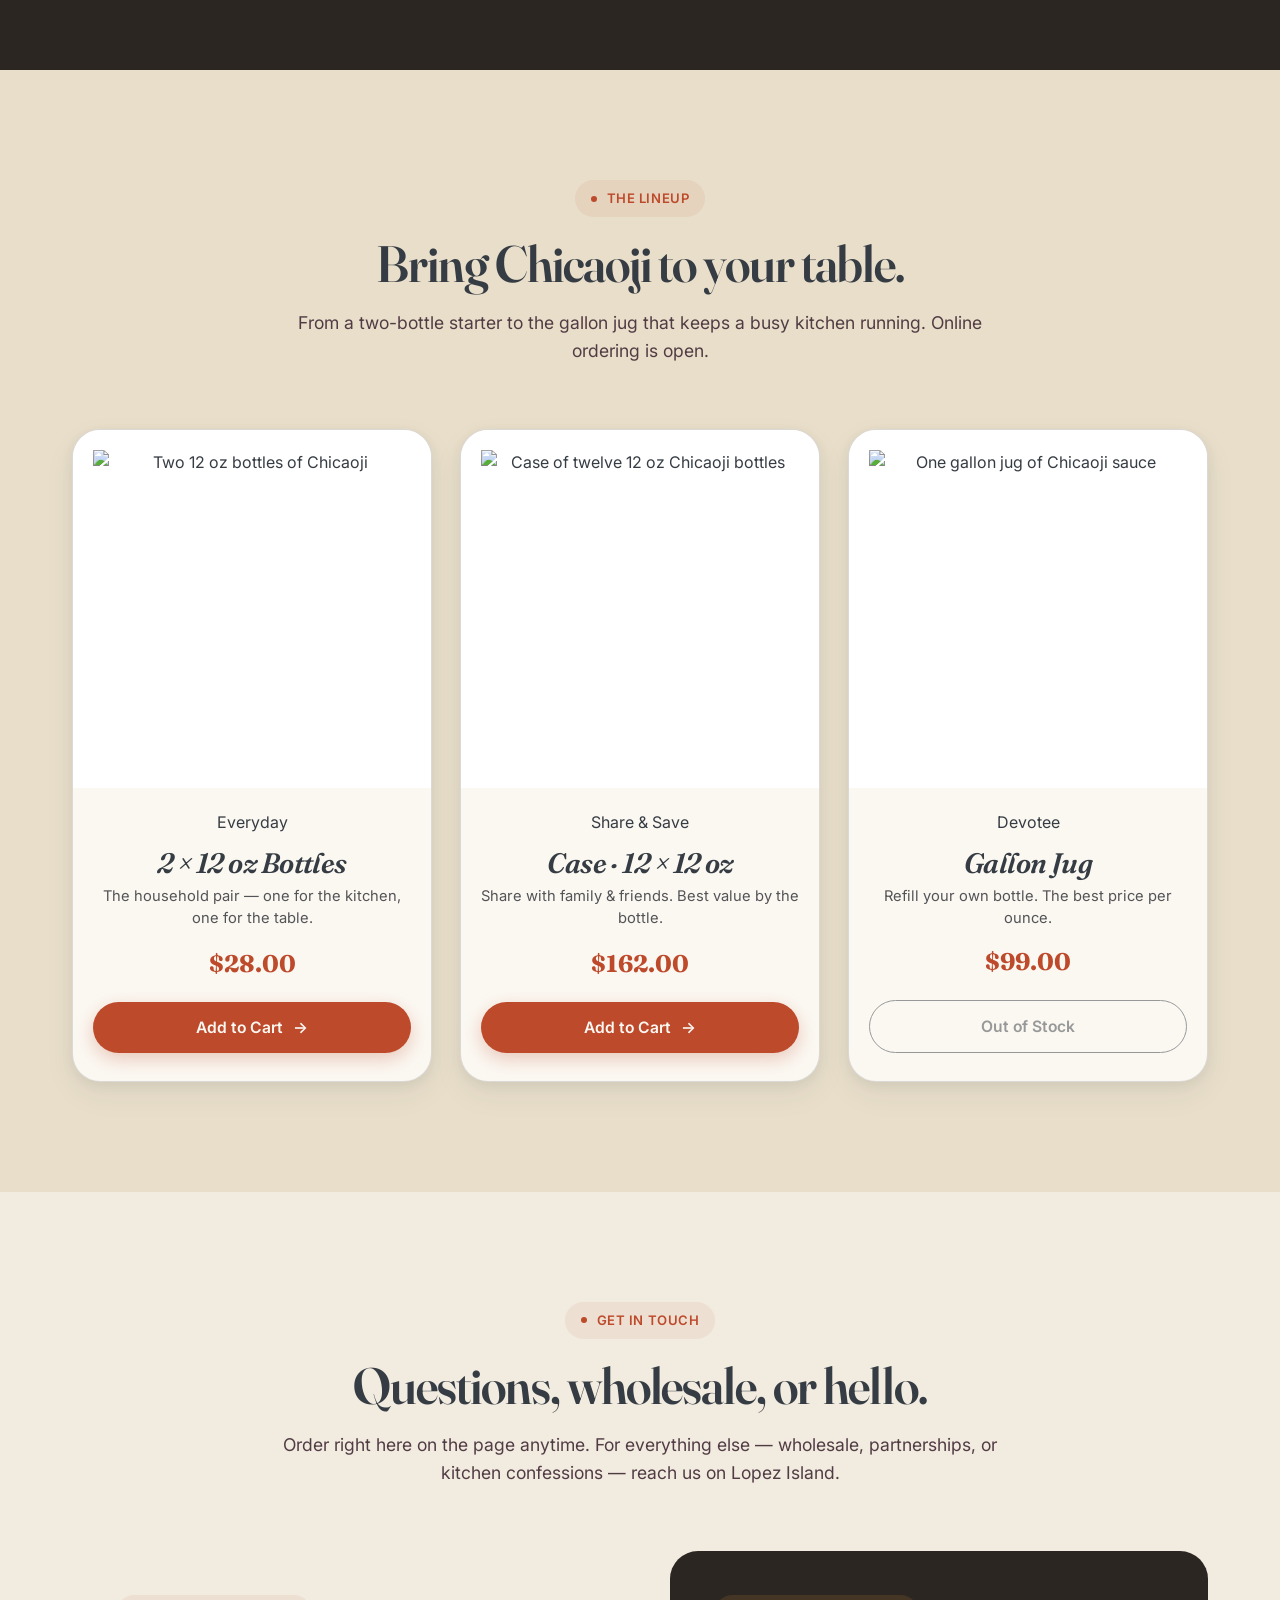
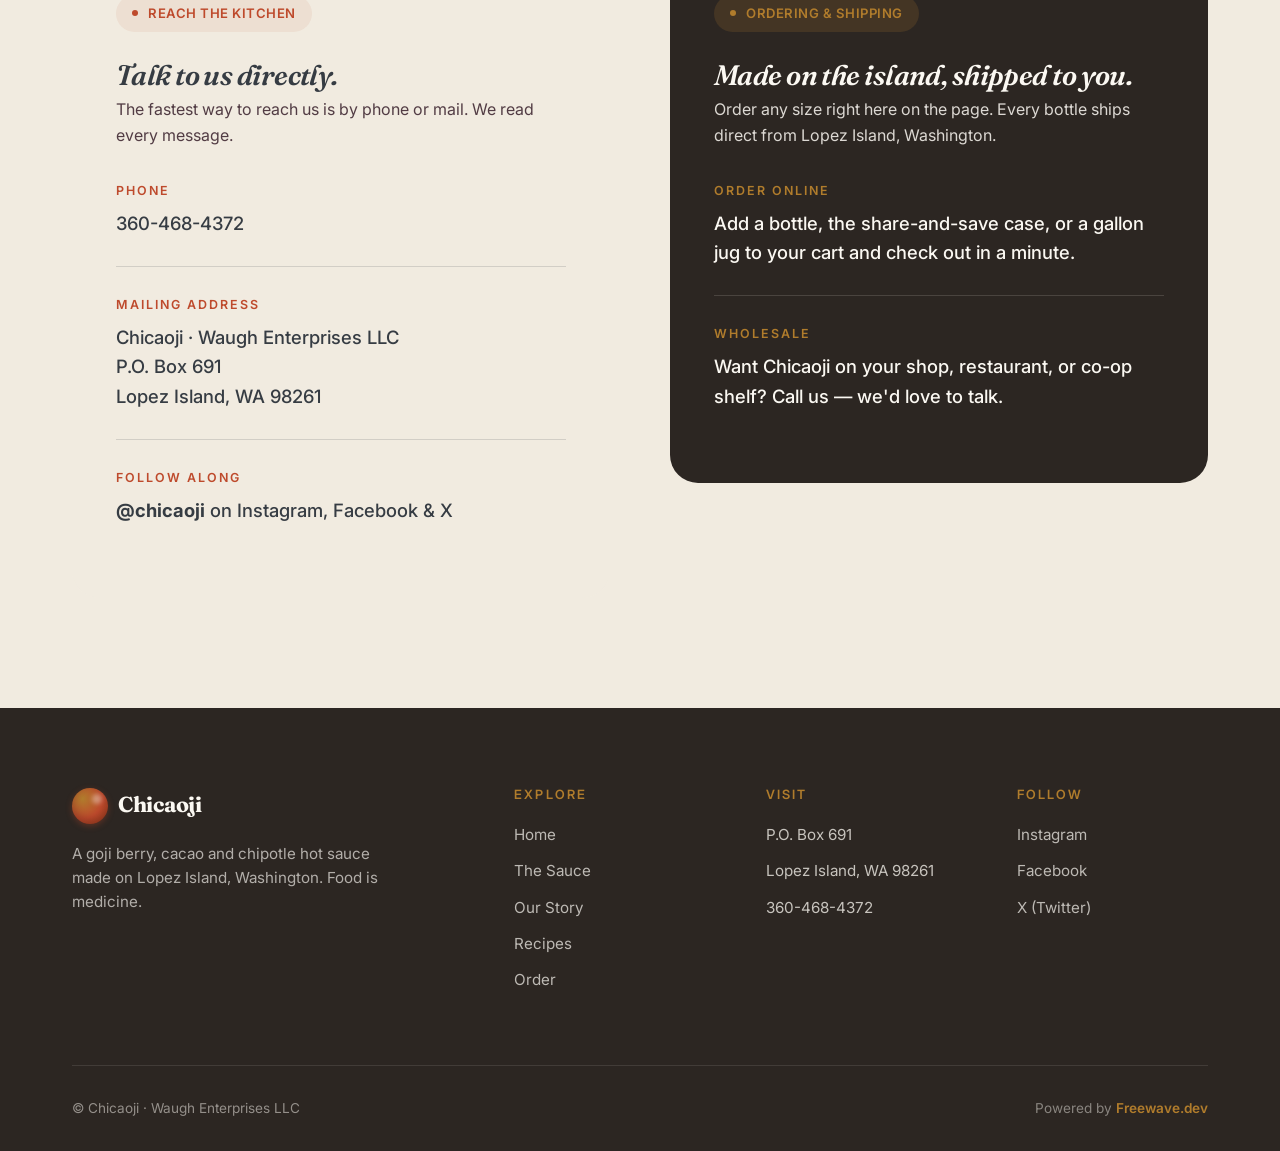
==== commit c84d4b83: "Localize founder photo to R2" ====
--- a/index.html
+++ b/index.html
@@ -17,14 +17,14 @@
 <meta property="og:title" content="Chicaoji — Goji, Cacao &amp; Chipotle Hot Sauce">
 <meta property="og:description" content="A medium-heat hot sauce woven from three superfoods — smoky chipotle, raw cacao, and ruby goji. Organic, vegan, gluten-free. Made on Lopez Island since 2007.">
 <meta property="og:url" content="https://r7t7x5.freewave.dev/">
-<meta property="og:image" content="https://r7t7x5.freewave.dev/og-image.jpg">
+<meta property="og:image" content="https://media.freewave.dev/r7t7x5/images/og-image.jpg">
 <meta property="og:image:type" content="image/jpeg">
 <meta property="og:image:width" content="1200">
 <meta property="og:image:height" content="1200">
 <meta name="twitter:card" content="summary_large_image">
 <meta name="twitter:title" content="Chicaoji — Goji, Cacao &amp; Chipotle Hot Sauce">
 <meta name="twitter:description" content="A medium-heat hot sauce from three superfoods. Organic, vegan, gluten-free. Made on Lopez Island since 2007.">
-<meta name="twitter:image" content="https://r7t7x5.freewave.dev/og-image.jpg">
+<meta name="twitter:image" content="https://media.freewave.dev/r7t7x5/images/og-image.jpg">
 
 <!-- Product structured data (rich results) -->
 <script type="application/ld+json">
@@ -32,7 +32,7 @@
   "@context": "https://schema.org",
   "@type": "Product",
   "name": "Chicaoji Chipotle Chile Sauce",
-  "image": "https://r7t7x5.freewave.dev/og-image.jpg",
+  "image": "https://media.freewave.dev/r7t7x5/images/og-image.jpg",
   "description": "A medium-heat hot sauce woven from three superfoods — smoky chipotle, raw cacao, and ruby goji berries. Organic, vegan, gluten-free, GMO-free. Made on Lopez Island, WA since 2007.",
   "brand": { "@type": "Brand", "name": "Chicaoji" },
   "aggregateRating": { "@type": "AggregateRating", "ratingValue": "5", "reviewCount": "5" },
@@ -193,7 +193,7 @@
   <div class="container">
     <div class="split">
       <a class="split-media video-link" href="https://www.youtube.com/watch?v=OorF9UO4OYA" target="_blank" rel="noopener" aria-label="Watch the Chicaoji story on YouTube">
-        <img src="images/founder.jpg" alt="Randall Waugh, founder of Chicaoji, on Lopez Island">
+        <img src="https://media.freewave.dev/r7t7x5/images/founder.webp" alt="Randall Waugh, founder of Chicaoji, on Lopez Island">
         <span class="play-badge" aria-hidden="true">▶</span>
         <div class="story-stamp">
           <div class="since">Since 2007</div>
